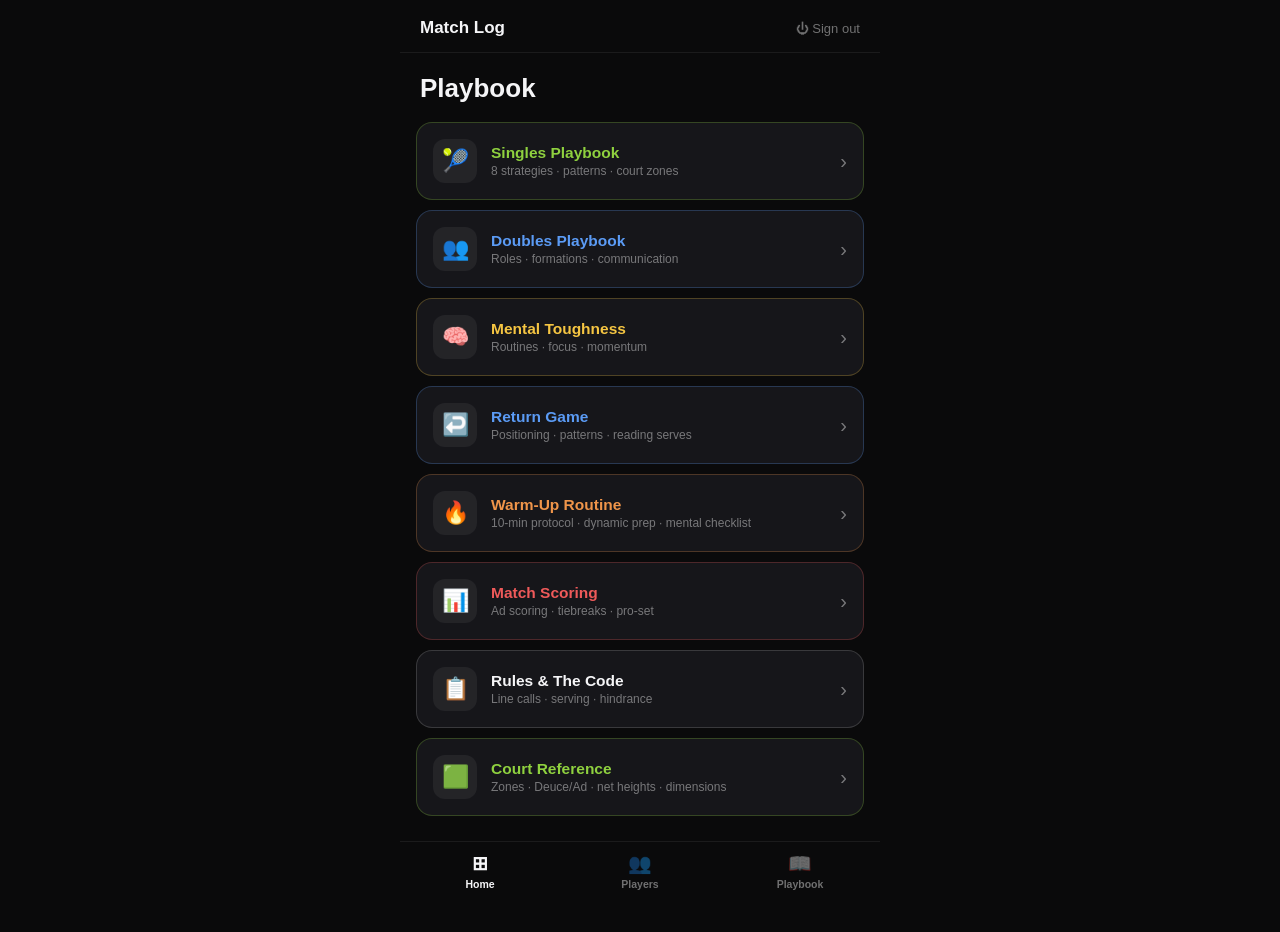
==== index (3).html @ 2967beb7 "Add files via upload" ====
<!DOCTYPE html>
<html lang="en">
<head>
<meta charset="UTF-8">
<meta name="viewport" content="width=device-width, initial-scale=1, maximum-scale=1">
<meta name="apple-mobile-web-app-capable" content="yes">
<meta name="apple-mobile-web-app-title" content="Playbook">
<meta name="theme-color" content="#0a0a0b">
<title>Playbook</title>
<style>
  * { box-sizing: border-box; margin: 0; padding: 0; -webkit-tap-highlight-color: transparent; }

  :root {
    --bg: #0a0a0b;
    --surface: #0f0f11;
    --card: #16161a;
    --card-2: #1c1c21;
    --border: rgba(255,255,255,0.07);
    --text: #f5f5f7;
    --muted: rgba(255,255,255,0.42);
    --muted-2: rgba(255,255,255,0.6);
    --green: #8fd13f;
    --yellow: #f5c542;
    --blue: #5b9bf5;
    --red: #ef5a5a;
    --orange: #f0954a;
  }

  body {
    background: var(--bg);
    color: var(--text);
    font-family: -apple-system, BlinkMacSystemFont, 'SF Pro Text', 'Segoe UI', sans-serif;
    max-width: 480px;
    margin: 0 auto;
    padding-bottom: 90px;
    -webkit-font-smoothing: antialiased;
  }

  /* ── Top bar ── */
  .topbar {
    display: flex;
    align-items: center;
    justify-content: space-between;
    padding: 18px 20px 14px;
    border-bottom: 1px solid var(--border);
  }
  .topbar .app-name { font-size: 17px; font-weight: 700; }
  .topbar .signout { font-size: 13px; color: var(--muted); display: flex; align-items: center; gap: 5px; }

  .backrow {
    display: flex;
    align-items: center;
    gap: 8px;
    padding: 14px 20px 6px;
    color: var(--muted-2);
    font-size: 15px;
    font-weight: 500;
  }

  .page-title {
    padding: 6px 20px 18px;
    font-size: 15px;
    font-weight: 700;
    color: var(--muted-2);
  }

  /* ── Section wrapper ── */
  .section-block { padding: 0 16px; margin-bottom: 26px; }
  .section-block:first-of-type { margin-top: 4px; }

  .block-label {
    font-size: 12px;
    font-weight: 700;
    letter-spacing: 0.06em;
    text-transform: uppercase;
    color: var(--muted);
    padding: 0 4px 12px;
  }

  /* ── Win % stat cards ── */
  .stat-row {
    display: grid;
    grid-template-columns: 1fr 1fr 1fr;
    gap: 8px;
    margin-bottom: 10px;
  }
  .stat-card {
    background: var(--card);
    border: 1px solid var(--border);
    border-radius: 14px;
    padding: 14px 6px;
    text-align: center;
  }
  .stat-pct {
    font-size: 24px;
    font-weight: 800;
    letter-spacing: -0.5px;
  }
  .stat-label {
    font-size: 9.5px;
    font-weight: 700;
    letter-spacing: 0.05em;
    text-transform: uppercase;
    color: var(--muted);
    margin-top: 4px;
  }
  .insight-box {
    background: var(--card);
    border: 1px solid var(--border);
    border-radius: 12px;
    padding: 13px 14px;
    font-size: 13.5px;
    line-height: 1.5;
    color: var(--muted-2);
  }
  .insight-box b { color: var(--green); font-weight: 700; }

  /* ── Shots per point ── */
  .shot-row { margin-bottom: 14px; }
  .shot-row:last-child { margin-bottom: 8px; }
  .shot-top {
    display: flex;
    justify-content: space-between;
    align-items: baseline;
    margin-bottom: 6px;
  }
  .shot-name { font-size: 14px; font-weight: 700; }
  .shot-sub { font-size: 12px; color: var(--muted); font-weight: 500; margin-left: 6px; }
  .shot-pct { font-size: 14px; font-weight: 800; }
  .bar-track {
    height: 6px;
    border-radius: 99px;
    background: rgba(255,255,255,0.08);
    overflow: hidden;
  }
  .bar-fill { height: 100%; border-radius: 99px; }
  .shot-caption {
    font-size: 12px;
    color: var(--muted);
    margin-top: 10px;
    line-height: 1.5;
  }

  /* ── 8 strategies list ── */
  .strat-hint { font-size: 12.5px; color: var(--muted); margin-bottom: 12px; }
  .strat-item {
    display: flex;
    align-items: center;
    gap: 14px;
    background: var(--card);
    border: 1px solid var(--border);
    border-radius: 14px;
    padding: 15px 16px;
    margin-bottom: 8px;
    cursor: pointer;
  }
  .strat-num {
    width: 26px;
    height: 26px;
    border-radius: 8px;
    background: rgba(255,255,255,0.08);
    display: flex;
    align-items: center;
    justify-content: center;
    font-size: 12px;
    font-weight: 800;
    color: var(--muted-2);
    flex-shrink: 0;
  }
  .strat-name { flex: 1; font-size: 14.5px; font-weight: 700; }
  .strat-chevron { color: var(--muted); font-size: 18px; }
  .strat-detail {
    display: none;
    padding: 4px 16px 16px 56px;
    margin-top: -10px;
    background: var(--card);
    border: 1px solid var(--border);
    border-top: none;
    border-radius: 0 0 14px 14px;
    margin-bottom: 8px;
    font-size: 13.5px;
    line-height: 1.55;
    color: var(--muted-2);
  }
  .strat-item.open + .strat-detail { display: block; }
  .strat-item.open { border-radius: 14px 14px 0 0; margin-bottom: 0; }
  .strat-item.open .strat-chevron { transform: rotate(90deg); }

  /* ── Court zones ── */
  .zone-card {
    border-radius: 14px;
    padding: 14px 16px;
    margin-bottom: 8px;
    border: 1px solid;
  }
  .zone-card.kill    { background: rgba(143,209,63,0.08);  border-color: rgba(143,209,63,0.25); }
  .zone-card.attack  { background: rgba(245,197,66,0.08);  border-color: rgba(245,197,66,0.25); }
  .zone-card.neutral { background: rgba(91,155,245,0.08);  border-color: rgba(91,155,245,0.25); }
  .zone-card.defend  { background: rgba(239,90,90,0.08);   border-color: rgba(239,90,90,0.25); }
  .zone-top { display: flex; align-items: baseline; gap: 8px; margin-bottom: 4px; }
  .zone-name { font-size: 14.5px; font-weight: 800; }
  .zone-card.kill .zone-name    { color: var(--green); }
  .zone-card.attack .zone-name  { color: var(--yellow); }
  .zone-card.neutral .zone-name { color: var(--blue); }
  .zone-card.defend .zone-name  { color: var(--red); }
  .zone-loc { font-size: 12px; color: var(--muted); font-weight: 500; }
  .zone-desc { font-size: 13px; color: var(--muted-2); line-height: 1.5; }

  /* ── Pattern cards ── */
  .pattern-card {
    background: var(--card);
    border: 1px solid var(--border);
    border-radius: 14px;
    padding: 16px;
    margin-bottom: 10px;
  }
  .pattern-head {
    display: flex;
    align-items: center;
    gap: 10px;
    margin-bottom: 12px;
  }
  .pattern-icon { font-size: 17px; }
  .pattern-title { font-size: 15px; font-weight: 800; }
  .pattern-step {
    display: grid;
    grid-template-columns: 60px 1fr;
    gap: 12px;
    margin-bottom: 9px;
    font-size: 13px;
  }
  .pattern-step:last-of-type { margin-bottom: 10px; }
  .pattern-step .step-tag {
    color: var(--muted);
    font-weight: 700;
    font-size: 11px;
    letter-spacing: 0.03em;
    padding-top: 1px;
  }
  .pattern-step .step-desc { color: var(--muted-2); line-height: 1.45; }
  .pattern-note {
    font-size: 12.5px;
    color: var(--green);
    font-weight: 600;
    padding-top: 10px;
    border-top: 1px solid var(--border);
  }
  .pattern-note.blue { color: var(--blue); }

  /* ── Serve/Return section ── */
  .subhead {
    font-size: 11px;
    font-weight: 700;
    letter-spacing: 0.08em;
    text-transform: uppercase;
    color: var(--muted);
    margin: 16px 0 10px;
  }
  .subhead:first-child { margin-top: 0; }
  .sr-row {
    display: grid;
    grid-template-columns: 40px 1fr;
    gap: 12px;
    margin-bottom: 12px;
    font-size: 13px;
  }
  .sr-tag { font-weight: 800; color: var(--muted-2); font-size: 12px; }
  .sr-body strong { display: block; font-weight: 700; font-size: 13.5px; margin-bottom: 2px; }
  .sr-body span { color: var(--muted-2); line-height: 1.45; }

  .goal-row {
    display: flex;
    justify-content: space-between;
    padding: 9px 0;
    border-bottom: 1px solid var(--border);
    font-size: 13.5px;
  }
  .goal-row:last-child { border-bottom: none; }
  .goal-label { color: var(--muted-2); }
  .goal-val { font-weight: 800; }

  .pass-row {
    display: flex;
    justify-content: space-between;
    padding: 9px 0;
    border-bottom: 1px solid var(--border);
    font-size: 13.5px;
    align-items: center;
  }
  .pass-row:last-child { border-bottom: none; }
  .pass-label { color: var(--muted); font-weight: 600; }
  .pass-val { font-weight: 800; }
  .pass-val.primary { color: var(--yellow); }

  /* ── Keys for success ── */
  .key-row {
    display: flex;
    gap: 12px;
    align-items: flex-start;
    background: var(--card);
    border: 1px solid var(--border);
    border-radius: 14px;
    padding: 14px 16px;
    margin-bottom: 8px;
  }
  .key-icon { font-size: 18px; flex-shrink: 0; margin-top: 1px; }
  .key-text { font-size: 13.5px; line-height: 1.5; color: var(--muted-2); }

  /* ── divider ── */
  .hr {
    height: 8px;
    background: rgba(255,255,255,0.02);
    border-top: 1px solid var(--border);
    border-bottom: 1px solid var(--border);
    margin: 0 0 26px;
  }

  /* ── placeholder sections (not yet screenshotted) ── */
  .todo-section {
    margin: 0 16px 20px;
    background: var(--card);
    border: 1px dashed rgba(255,255,255,0.15);
    border-radius: 14px;
    padding: 18px;
    color: var(--muted);
    font-size: 13px;
    text-align: center;
  }
  .todo-section .todo-icon { font-size: 22px; margin-bottom: 6px; }

  /* ── bottom nav ── */
  .bottomnav {
    position: fixed;
    bottom: 0;
    left: 0;
    right: 0;
    max-width: 480px;
    margin: 0 auto;
    background: var(--bg);
    border-top: 1px solid var(--border);
    display: flex;
    padding: 10px 0 max(10px, env(safe-area-inset-bottom));
  }
  .navitem {
    flex: 1;
    display: flex;
    flex-direction: column;
    align-items: center;
    gap: 3px;
    font-size: 10.5px;
    font-weight: 600;
    color: var(--muted);
  }
  .navitem.active { color: var(--text); }
  .navitem .navicon { font-size: 19px; }

  /* ── Hero gradient card ── */
  .hero-card {
    border-radius: 18px;
    padding: 20px;
    margin: 0 16px 20px;
    border: 1px solid;
    position: relative;
    overflow: hidden;
  }
  .hero-card.green  { background: linear-gradient(160deg, rgba(143,209,63,0.14), rgba(143,209,63,0.02)); border-color: rgba(143,209,63,0.25); }
  .hero-card.blue   { background: linear-gradient(160deg, rgba(91,155,245,0.14), rgba(91,155,245,0.02)); border-color: rgba(91,155,245,0.25); }
  .hero-eyebrow {
    font-size: 11px;
    font-weight: 800;
    letter-spacing: 0.08em;
    text-transform: uppercase;
    margin-bottom: 6px;
  }
  .hero-card.green .hero-eyebrow { color: var(--green); }
  .hero-card.blue .hero-eyebrow  { color: var(--blue); }
  .hero-title { font-size: 22px; font-weight: 800; margin-bottom: 8px; letter-spacing: -0.3px; }
  .hero-desc { font-size: 13.5px; color: var(--muted-2); line-height: 1.55; margin-bottom: 14px; }
  .hero-stats {
    display: grid;
    grid-template-columns: 1fr 1fr 1fr;
    gap: 8px;
  }
  .hero-stat {
    background: rgba(255,255,255,0.05);
    border-radius: 12px;
    padding: 10px 6px;
    text-align: center;
  }
  .hero-stat .hs-label { font-size: 10px; color: var(--muted); font-weight: 600; margin-bottom: 3px; }
  .hero-stat .hs-val { font-size: 15px; font-weight: 800; }
  .hero-stat .hs-val.blue { color: var(--blue); }
  .hero-bullet {
    display: flex;
    align-items: center;
    gap: 8px;
    font-size: 13px;
    color: var(--muted-2);
  }
  .hero-dot { width: 7px; height: 7px; border-radius: 50%; background: var(--green); flex-shrink: 0; }

  /* ── Info rows (icon + title + desc) with card background ── */
  .info-card {
    display: flex;
    gap: 12px;
    background: var(--card);
    border: 1px solid var(--border);
    border-radius: 14px;
    padding: 14px 16px;
    margin-bottom: 8px;
  }
  .info-icon { font-size: 18px; flex-shrink: 0; margin-top: 1px; }
  .info-body strong { display: block; font-size: 14px; font-weight: 700; margin-bottom: 3px; }
  .info-body span { font-size: 13px; color: var(--muted-2); line-height: 1.5; }

  /* ── Priority box (return game 1st/2nd serve) ── */
  .priority-box {
    border-radius: 14px;
    padding: 16px;
    margin-bottom: 12px;
    border: 1px solid;
  }
  .priority-box.def   { background: rgba(91,155,245,0.06);  border-color: rgba(91,155,245,0.25); }
  .priority-box.off   { background: rgba(143,209,63,0.06);  border-color: rgba(143,209,63,0.25); }
  .priority-title {
    font-size: 13.5px;
    font-weight: 800;
    margin-bottom: 10px;
  }
  .priority-box.def .priority-title { color: var(--blue); }
  .priority-box.off .priority-title { color: var(--green); }
  .priority-list { list-style: none; }
  .priority-list li {
    font-size: 13px;
    color: var(--muted-2);
    padding: 5px 0 5px 16px;
    position: relative;
    line-height: 1.4;
  }
  .priority-list li::before {
    content: "•";
    position: absolute;
    left: 2px;
    color: var(--muted);
  }
  .priority-box.def .priority-list li::before { color: var(--blue); }
  .priority-box.off .priority-list li::before { color: var(--green); }

  /* ── numbered pattern cards (return patterns) ── */
  .num-card {
    background: var(--card);
    border: 1px solid var(--border);
    border-radius: 14px;
    padding: 15px 16px;
    margin-bottom: 8px;
  }
  .num-head { display: flex; align-items: center; gap: 10px; margin-bottom: 8px; }
  .num-badge {
    width: 22px; height: 22px;
    border-radius: 50%;
    background: rgba(143,209,63,0.15);
    color: var(--green);
    font-size: 11px;
    font-weight: 800;
    display: flex; align-items: center; justify-content: center;
    flex-shrink: 0;
  }
  .num-title { font-size: 14.5px; font-weight: 700; flex: 1; }
  .num-desc { font-size: 13px; color: var(--muted-2); line-height: 1.5; margin-bottom: 10px; }
  .num-tags { display: grid; grid-template-columns: 1fr 1fr; gap: 8px; }
  .num-tag {
    background: rgba(255,255,255,0.05);
    border-radius: 10px;
    padding: 8px 10px;
  }
  .num-tag .nt-label { font-size: 9.5px; font-weight: 700; letter-spacing: 0.05em; text-transform: uppercase; color: var(--muted); margin-bottom: 3px; }
  .num-tag .nt-val { font-size: 12px; color: var(--muted-2); line-height: 1.35; }

  /* ── mental approach mini cards ── */
  .mini-highlight {
    padding: 12px 14px;
    border-radius: 12px;
    background: rgba(245,197,66,0.06);
    border: 1px solid rgba(245,197,66,0.2);
    margin-bottom: 8px;
  }
  .mini-highlight .mh-title { font-size: 12.5px; font-weight: 800; color: var(--yellow); margin-bottom: 4px; }
  .mini-highlight .mh-body { font-size: 13px; color: var(--muted-2); line-height: 1.5; }

  /* ── quote-style rows (reading the serve) ── */
  .cue-icon-row {
    display: flex;
    gap: 12px;
    padding: 13px 0;
    border-bottom: 1px solid var(--border);
  }
  .cue-icon-row:last-child { border-bottom: none; }
  .cue-emoji { font-size: 17px; flex-shrink: 0; margin-top: 1px; width: 22px; text-align: center; }
  .cue-body strong { display: block; font-size: 13.5px; font-weight: 700; margin-bottom: 2px; }
  .cue-body span { font-size: 12.5px; color: var(--muted-2); line-height: 1.45; }

  /* ── timeline cards (warm-up on-court protocol) ── */
  .timeline-card {
    border-radius: 14px;
    padding: 14px 16px;
    margin-bottom: 8px;
    border: 1px solid;
    display: grid;
    grid-template-columns: 52px 1fr;
    gap: 12px;
  }
  .timeline-card.c1 { background: rgba(143,209,63,0.06); border-color: rgba(143,209,63,0.22); }
  .timeline-card.c2 { background: rgba(91,155,245,0.06); border-color: rgba(91,155,245,0.22); }
  .timeline-card.c3 { background: rgba(192,132,252,0.06); border-color: rgba(192,132,252,0.22); }
  .timeline-card.c4 { background: rgba(245,197,66,0.06); border-color: rgba(245,197,66,0.22); }
  .timeline-card.c5 { background: rgba(239,90,90,0.06); border-color: rgba(239,90,90,0.22); }
  .tl-time { font-size: 13px; font-weight: 800; }
  .timeline-card.c1 .tl-time { color: var(--green); }
  .timeline-card.c2 .tl-time { color: var(--blue); }
  .timeline-card.c3 .tl-time { color: #c084fc; }
  .timeline-card.c4 .tl-time { color: var(--yellow); }
  .timeline-card.c5 .tl-time { color: var(--red); }
  .tl-dur { font-size: 10.5px; color: var(--muted); margin-top: 1px; }
  .tl-title { font-size: 14px; font-weight: 700; margin-bottom: 6px; display: flex; align-items: center; gap: 6px; }
  .tl-list { list-style: none; }
  .tl-list li { font-size: 12.5px; color: var(--muted-2); line-height: 1.5; padding-left: 12px; position: relative; }
  .tl-list li::before { content: "·"; position: absolute; left: 0; }

  /* ── simple move rows (dynamic movement) ── */
  .move-row {
    display: flex;
    justify-content: space-between;
    align-items: center;
    background: var(--card);
    border: 1px solid var(--border);
    border-radius: 12px;
    padding: 12px 14px;
    margin-bottom: 6px;
  }
  .move-name { font-size: 13.5px; font-weight: 700; margin-bottom: 2px; }
  .move-desc { font-size: 12px; color: var(--muted); }
  .move-badge {
    font-size: 11px;
    font-weight: 700;
    color: var(--muted-2);
    background: rgba(255,255,255,0.07);
    padding: 4px 9px;
    border-radius: 8px;
    white-space: nowrap;
    flex-shrink: 0;
    margin-left: 10px;
  }

  /* ── checklist ── */
  .check-row {
    display: flex;
    align-items: center;
    gap: 12px;
    background: var(--card);
    border: 1px solid var(--border);
    border-radius: 12px;
    padding: 13px 15px;
    margin-bottom: 6px;
    font-size: 13.5px;
    color: var(--muted-2);
    line-height: 1.4;
  }
  .check-circle {
    width: 18px; height: 18px;
    border-radius: 50%;
    border: 2px solid rgba(255,255,255,0.25);
    flex-shrink: 0;
  }
  .note-box {
    background: rgba(255,255,255,0.03);
    border: 1px dashed rgba(255,255,255,0.15);
    border-radius: 12px;
    padding: 13px 15px;
    font-size: 12.5px;
    color: var(--muted);
    line-height: 1.5;
    margin-top: 4px;
  }
  .note-box strong { color: var(--muted-2); display: block; margin-bottom: 3px; font-size: 11px; letter-spacing: 0.05em; text-transform: uppercase; }

  /* ── quick reference table ── */
  .ref-table { background: var(--card); border: 1px solid var(--border); border-radius: 14px; overflow: hidden; }
  .ref-row {
    display: flex;
    justify-content: space-between;
    align-items: center;
    padding: 13px 16px;
    border-bottom: 1px solid var(--border);
    font-size: 13px;
  }
  .ref-row:last-child { border-bottom: none; }
  .ref-label { color: var(--muted-2); }
  .ref-val { font-weight: 800; font-size: 13px; }

  /* ── expandable rule card ── */
  .exp-card {
    border-radius: 14px;
    border: 1px solid;
    margin-bottom: 8px;
    overflow: hidden;
  }
  .exp-card.green  { border-color: rgba(143,209,63,0.25); }
  .exp-card.orange { border-color: rgba(240,149,74,0.25); }
  .exp-card.red    { border-color: rgba(239,90,90,0.25); }
  .exp-head {
    display: flex;
    align-items: center;
    gap: 10px;
    padding: 14px 16px;
    cursor: pointer;
  }
  .exp-card.green .exp-head  { background: rgba(143,209,63,0.07); }
  .exp-card.orange .exp-head { background: rgba(240,149,74,0.07); }
  .exp-card.red .exp-head    { background: rgba(239,90,90,0.07); }
  .exp-icon { font-size: 16px; }
  .exp-title { font-size: 14px; font-weight: 800; flex: 1; }
  .exp-card.green .exp-title  { color: var(--green); }
  .exp-card.orange .exp-title { color: var(--orange); }
  .exp-card.red .exp-title    { color: var(--red); }
  .exp-chevron { color: var(--muted); transition: transform 0.2s; }
  .exp-head.open .exp-chevron { transform: rotate(180deg); }
  .exp-body {
    display: none;
    padding: 4px 16px 16px;
    background: var(--card);
  }
  .exp-head.open + .exp-body { display: block; }
  .exp-body ul { list-style: none; }
  .exp-body li {
    font-size: 13px;
    color: var(--muted-2);
    line-height: 1.5;
    padding: 6px 0 6px 16px;
    position: relative;
  }
  .exp-body li::before { content: "›"; position: absolute; left: 0; color: var(--muted); font-weight: 700; }

  /* ── tiebreak table ── */
  .tb-toggle {
    display: flex;
    background: var(--card);
    border-radius: 12px;
    padding: 4px;
    margin-bottom: 12px;
    border: 1px solid var(--border);
  }
  .tb-toggle-btn {
    flex: 1;
    text-align: center;
    padding: 8px;
    border-radius: 9px;
    font-size: 13px;
    font-weight: 700;
    color: var(--muted);
  }
  .tb-toggle-btn.active { background: var(--blue); color: #fff; }
  .tb-table { background: var(--card); border: 1px solid var(--border); border-radius: 14px; overflow: hidden; }
  .tb-header-row, .tb-row {
    display: grid;
    grid-template-columns: 1fr 1fr 1.4fr;
    padding: 11px 16px;
    font-size: 12.5px;
    align-items: center;
  }
  .tb-header-row {
    color: var(--muted);
    font-weight: 700;
    font-size: 10.5px;
    letter-spacing: 0.05em;
    text-transform: uppercase;
    border-bottom: 1px solid var(--border);
  }
  .tb-row { border-bottom: 1px solid var(--border); color: var(--muted-2); }
  .tb-row:last-child { border-bottom: none; }
  .tb-row.change-ends {
    grid-template-columns: 1fr;
    text-align: center;
    color: var(--muted);
    font-weight: 700;
    font-size: 11px;
    background: rgba(255,255,255,0.02);
  }
  .tb-server { font-weight: 800; color: var(--blue); }

  /* ── code category badges ── */
  .code-cat {
    display: flex;
    align-items: center;
    gap: 10px;
    padding: 12px 4px;
    font-size: 13.5px;
    font-weight: 800;
    color: var(--text);
    border-top: 1px solid var(--border);
    margin-top: 4px;
  }
  .code-cat:first-child { border-top: none; margin-top: 0; }
  .code-cat .cat-count { margin-left: auto; font-size: 11px; font-weight: 600; color: var(--muted); }
  .code-rule {
    padding: 12px 4px 12px 14px;
    border-bottom: 1px solid var(--border);
  }
  .code-rule:last-child { border-bottom: none; }
  .code-rule strong { display: block; font-size: 13px; font-weight: 700; margin-bottom: 3px; }
  .code-rule span { font-size: 12.5px; color: var(--muted-2); line-height: 1.5; }
  .golden-rule {
    background: rgba(245,197,66,0.08);
    border: 1px solid rgba(245,197,66,0.25);
    border-radius: 14px;
    padding: 14px 16px;
    margin-bottom: 16px;
    font-size: 13px;
    line-height: 1.5;
    color: var(--muted-2);
  }
  .golden-rule strong { color: var(--yellow); }

  /* ── formation card (doubles) ── */
  .formation-card {
    background: var(--card);
    border: 1px solid var(--border);
    border-radius: 14px;
    padding: 15px 16px;
    margin-bottom: 8px;
  }
  .formation-head { display: flex; justify-content: space-between; align-items: center; margin-bottom: 10px; }
  .formation-name { font-size: 14.5px; font-weight: 800; }
  .formation-badge {
    font-size: 10px;
    font-weight: 800;
    letter-spacing: 0.04em;
    padding: 4px 9px;
    border-radius: 7px;
  }
  .formation-badge.aggressive { background: rgba(239,90,90,0.15); color: var(--red); }
  .formation-badge.defensive  { background: rgba(91,155,245,0.15); color: var(--blue); }
  .formation-badge.standard   { background: rgba(255,255,255,0.1); color: var(--muted-2); }
  .pc-cols { display: grid; grid-template-columns: 1fr 1fr; gap: 10px; }
  .pc-col-label { font-size: 10px; font-weight: 800; letter-spacing: 0.05em; margin-bottom: 6px; }
  .pc-col-label.pro { color: var(--green); }
  .pc-col-label.con { color: var(--red); }
  .pc-col ul { list-style: none; }
  .pc-col li { font-size: 12px; color: var(--muted-2); line-height: 1.5; padding-left: 12px; position: relative; margin-bottom: 3px; }
  .pc-col li::before { content: "•"; position: absolute; left: 0; color: var(--muted); }

  /* ── role card (doubles) ── */
  .role-card {
    border-radius: 14px;
    padding: 15px 16px;
    margin-bottom: 8px;
    border: 1px solid;
  }
  .role-card.a { background: rgba(143,209,63,0.06); border-color: rgba(143,209,63,0.22); }
  .role-card.b { background: rgba(91,155,245,0.06); border-color: rgba(91,155,245,0.22); }
  .role-card.c { background: rgba(245,197,66,0.06); border-color: rgba(245,197,66,0.22); }
  .role-card.d { background: rgba(192,132,252,0.06); border-color: rgba(192,132,252,0.22); }
  .role-title { font-size: 14px; font-weight: 800; margin-bottom: 8px; }
  .role-card.a .role-title { color: var(--green); }
  .role-card.b .role-title { color: var(--blue); }
  .role-card.c .role-title { color: var(--yellow); }
  .role-card.d .role-title { color: #c084fc; }
  .role-card ul { list-style: none; }
  .role-card li { font-size: 12.5px; color: var(--muted-2); line-height: 1.5; padding: 3px 0 3px 14px; position: relative; }
  .role-card li::before { content: "›"; position: absolute; left: 0; color: var(--muted); }

  /* ── principle card (doubles fundamentals) ── */
  .principle-card {
    background: var(--card);
    border: 1px solid var(--border);
    border-radius: 14px;
    margin-bottom: 8px;
    overflow: hidden;
  }
  .principle-head {
    display: flex;
    align-items: center;
    gap: 10px;
    padding: 14px 16px;
    cursor: pointer;
  }
  .principle-num {
    width: 24px; height: 24px;
    border-radius: 50%;
    background: rgba(143,209,63,0.15);
    color: var(--green);
    font-size: 11px;
    font-weight: 800;
    display: flex; align-items: center; justify-content: center;
    flex-shrink: 0;
  }
  .principle-title { font-size: 14px; font-weight: 700; flex: 1; }
  .principle-chevron { color: var(--muted); transition: transform 0.2s; }
  .principle-head.open .principle-chevron { transform: rotate(180deg); }
  .principle-body {
    display: none;
    padding: 0 16px 16px 50px;
    font-size: 13px;
    color: var(--muted-2);
    line-height: 1.55;
  }
  .principle-head.open + .principle-body { display: block; }
  .principle-body ul { list-style: none; margin-top: 8px; }
  .principle-body li { padding: 4px 0 4px 14px; position: relative; }
  .principle-body li::before { content: "›"; position: absolute; left: 0; color: var(--muted); }

  /* ── court diagram ── */
  .court-diagram-wrap {
    background: var(--card);
    border: 1px solid var(--border);
    border-radius: 16px;
    padding: 16px;
    margin-bottom: 10px;
  }
  .court-diagram-title {
    text-align: center;
    font-size: 13px;
    font-weight: 700;
    margin-bottom: 2px;
  }
  .court-diagram-sub {
    text-align: center;
    font-size: 10.5px;
    color: var(--muted);
    margin-bottom: 12px;
  }
  .legend-grid {
    display: grid;
    grid-template-columns: 1fr 1fr;
    gap: 8px;
    margin-bottom: 20px;
  }
  .legend-chip {
    display: flex;
    align-items: center;
    gap: 8px;
    background: var(--card);
    border: 1px solid var(--border);
    border-radius: 12px;
    padding: 11px 12px;
  }
  .legend-dot { width: 9px; height: 9px; border-radius: 50%; flex-shrink: 0; }
  .legend-dot.kill    { background: var(--green); }
  .legend-dot.attack  { background: var(--orange); }
  .legend-dot.neutral { background: var(--blue); }
  .legend-dot.defend  { background: var(--red); }
  .legend-text strong { display: block; font-size: 12.5px; font-weight: 700; }
  .legend-text span { font-size: 10.5px; color: var(--muted); }

  #singles, #doubles, #mental, #return, #warmup, #scoring, #rules, #court {
    scroll-margin-top: 64px;
    display: none;
  }
  #singles.active, #doubles.active, #mental.active, #return.active,
  #warmup.active, #scoring.active, #rules.active, #court.active {
    display: block;
  }

  /* ── menu screen cards ── */
  .menu-card {
    display: flex;
    align-items: center;
    gap: 14px;
    background: var(--card);
    border: 1px solid var(--border);
    border-radius: 16px;
    padding: 16px;
    margin-bottom: 10px;
    cursor: pointer;
    transition: transform 0.1s;
  }
  .menu-card:active { transform: scale(0.98); }
  .menu-icon {
    width: 44px;
    height: 44px;
    border-radius: 12px;
    background: rgba(255,255,255,0.06);
    display: flex;
    align-items: center;
    justify-content: center;
    font-size: 22px;
    flex-shrink: 0;
  }
  .menu-body { flex: 1; }
  .menu-title { font-size: 15.5px; font-weight: 800; margin-bottom: 2px; }
  .menu-sub { font-size: 12px; color: var(--muted); }
  .menu-chevron { color: var(--muted); font-size: 20px; flex-shrink: 0; }

  /* nav pills for section jump */
  .jumpnav {
    display: flex;
    gap: 8px;
    overflow-x: auto;
    padding: 12px 16px 16px;
    scrollbar-width: none;
    position: sticky;
    top: 0;
    background: var(--bg);
    z-index: 50;
    border-bottom: 1px solid var(--border);
  }
  .jumpnav::-webkit-scrollbar { display: none; }
  .jumppill {
    flex-shrink: 0;
    padding: 6px 13px;
    border-radius: 99px;
    border: 1px solid var(--border);
    background: var(--card);
    color: var(--muted);
    font-size: 11.5px;
    font-weight: 600;
    text-decoration: none;
    white-space: nowrap;
    transition: all 0.15s;
  }
  .jumppill:active { background: var(--card-2); color: var(--text); }
  .jumppill.active { background: var(--blue); color: #fff; border-color: var(--blue); }
</style>
</head>
<body>

<div class="topbar">
  <div class="app-name">Match Log</div>
  <div class="signout">⏻ Sign out</div>
</div>

<!-- ═══════════════════════════════════════
     MENU SCREEN
════════════════════════════════════════ -->
<div id="menu-screen">
  <div class="page-title" style="padding: 20px 20px 18px; font-size: 26px; font-weight: 800; color: var(--text);">Playbook</div>

  <div class="section-block" style="margin-top:0;">
    <div class="menu-card" onclick="goTo('singles')" style="border-color: rgba(143,209,63,0.25);">
      <div class="menu-icon">🎾</div>
      <div class="menu-body">
        <div class="menu-title" style="color: var(--green);">Singles Playbook</div>
        <div class="menu-sub">8 strategies · patterns · court zones</div>
      </div>
      <span class="menu-chevron">›</span>
    </div>

    <div class="menu-card" onclick="goTo('doubles')" style="border-color: rgba(91,155,245,0.25);">
      <div class="menu-icon">👥</div>
      <div class="menu-body">
        <div class="menu-title" style="color: var(--blue);">Doubles Playbook</div>
        <div class="menu-sub">Roles · formations · communication</div>
      </div>
      <span class="menu-chevron">›</span>
    </div>

    <div class="menu-card" onclick="goTo('mental')" style="border-color: rgba(245,197,66,0.25);">
      <div class="menu-icon">🧠</div>
      <div class="menu-body">
        <div class="menu-title" style="color: var(--yellow);">Mental Toughness</div>
        <div class="menu-sub">Routines · focus · momentum</div>
      </div>
      <span class="menu-chevron">›</span>
    </div>

    <div class="menu-card" onclick="goTo('return')" style="border-color: rgba(91,155,245,0.25);">
      <div class="menu-icon">↩️</div>
      <div class="menu-body">
        <div class="menu-title" style="color: var(--blue);">Return Game</div>
        <div class="menu-sub">Positioning · patterns · reading serves</div>
      </div>
      <span class="menu-chevron">›</span>
    </div>

    <div class="menu-card" onclick="goTo('warmup')" style="border-color: rgba(240,149,74,0.25);">
      <div class="menu-icon">🔥</div>
      <div class="menu-body">
        <div class="menu-title" style="color: var(--orange);">Warm-Up Routine</div>
        <div class="menu-sub">10-min protocol · dynamic prep · mental checklist</div>
      </div>
      <span class="menu-chevron">›</span>
    </div>

    <div class="menu-card" onclick="goTo('scoring')" style="border-color: rgba(239,90,90,0.25);">
      <div class="menu-icon">📊</div>
      <div class="menu-body">
        <div class="menu-title" style="color: var(--red);">Match Scoring</div>
        <div class="menu-sub">Ad scoring · tiebreaks · pro-set</div>
      </div>
      <span class="menu-chevron">›</span>
    </div>

    <div class="menu-card" onclick="goTo('rules')" style="border-color: rgba(255,255,255,0.15);">
      <div class="menu-icon">📋</div>
      <div class="menu-body">
        <div class="menu-title">Rules & The Code</div>
        <div class="menu-sub">Line calls · serving · hindrance</div>
      </div>
      <span class="menu-chevron">›</span>
    </div>

    <div class="menu-card" onclick="goTo('court')" style="border-color: rgba(143,209,63,0.25);">
      <div class="menu-icon">🟩</div>
      <div class="menu-body">
        <div class="menu-title" style="color: var(--green);">Court Reference</div>
        <div class="menu-sub">Zones · Deuce/Ad · net heights · dimensions</div>
      </div>
      <span class="menu-chevron">›</span>
    </div>
  </div>

  <div class="bottomnav">
    <div class="navitem active"><span class="navicon">⊞</span>Home</div>
    <div class="navitem"><span class="navicon">👥</span>Players</div>
    <div class="navitem"><span class="navicon">📖</span>Playbook</div>
  </div>
</div>

<!-- ═══════════════════════════════════════
     DETAIL PAGES (hidden until opened)
════════════════════════════════════════ -->
<div id="pages-wrap" style="display:none;">

<div class="backrow" onclick="goHome()" style="cursor:pointer;">‹ Playbook</div>

<!-- ═══════════════════════════════════════
     SINGLES — fully matched to screenshot
════════════════════════════════════════ -->
<div id="singles">

  <div class="section-block" style="margin-top:4px;">
    <h2 style="font-size:22px; font-weight:800;">Singles</h2>
  </div>

  <div class="section-block">
    <div class="block-label">Win % by Position</div>
    <div class="stat-row">
      <div class="stat-card">
        <div class="stat-pct" style="color:var(--green)">46%</div>
        <div class="stat-label">Baseline</div>
      </div>
      <div class="stat-card">
        <div class="stat-pct" style="color:var(--yellow)">66%</div>
        <div class="stat-label">Approaching</div>
      </div>
      <div class="stat-card">
        <div class="stat-pct" style="color:var(--green)">69%</div>
        <div class="stat-label">Serve & Volley</div>
      </div>
    </div>
    <div class="insight-box">
      Approaching with a heavy forehand to the backhand raises win % to <b>71%</b>
    </div>
  </div>

  <div class="section-block">
    <div class="block-label">Shots per Point</div>

    <div class="shot-row">
      <div class="shot-top">
        <div><span class="shot-name">1–4 shots</span><span class="shot-sub">First Strike</span></div>
        <div class="shot-pct">70%</div>
      </div>
      <div class="bar-track"><div class="bar-fill" style="width:70%; background:var(--green);"></div></div>
    </div>

    <div class="shot-row">
      <div class="shot-top">
        <div><span class="shot-name">5–8 shots</span><span class="shot-sub">Pattern Play</span></div>
        <div class="shot-pct">20%</div>
      </div>
      <div class="bar-track"><div class="bar-fill" style="width:20%; background:var(--yellow);"></div></div>
    </div>

    <div class="shot-row">
      <div class="shot-top">
        <div><span class="shot-name">9+ shots</span><span class="shot-sub">Extended Rally</span></div>
        <div class="shot-pct">10%</div>
      </div>
      <div class="bar-track"><div class="bar-fill" style="width:10%; background:var(--blue);"></div></div>
    </div>

    <div class="shot-caption">Spend the most time on serve, return, serve+1, and return+1.</div>
  </div>

  <div class="section-block">
    <div class="block-label">8 Strategies</div>
    <div class="strat-hint">Tap any strategy to expand</div>

    <div class="strat-item" onclick="toggleStrat(this)">
      <div class="strat-num">1</div>
      <div class="strat-name">Out-Rally the Opponent</div>
      <div class="strat-chevron">›</div>
    </div>
    <div class="strat-detail">Build points with consistent, high-margin cross-court shots. Make them hit one more ball than they want to. Patience wins more points than power at every level below the pros.</div>

    <div class="strat-item" onclick="toggleStrat(this)">
      <div class="strat-num">2</div>
      <div class="strat-name">Play Aggressively</div>
      <div class="strat-chevron">›</div>
    </div>
    <div class="strat-detail">Take time away from your opponent. Step inside the baseline on short balls, take the ball on the rise, and dictate rather than react.</div>

    <div class="strat-item" onclick="toggleStrat(this)">
      <div class="strat-num">3</div>
      <div class="strat-name">Play Your Strengths</div>
      <div class="strat-chevron">›</div>
    </div>
    <div class="strat-detail">Run around your backhand to hit forehands when you can. Construct points that funnel the ball toward your best shot, especially on important points.</div>

    <div class="strat-item" onclick="toggleStrat(this)">
      <div class="strat-num">4</div>
      <div class="strat-name">Attack the Opponent's Weakness</div>
      <div class="strat-chevron">›</div>
    </div>
    <div class="strat-detail">Identify their weaker wing early in the warm-up and target it relentlessly, especially on big points. Don't get cute — repetition breaks people down.</div>

    <div class="strat-item" onclick="toggleStrat(this)">
      <div class="strat-num">5</div>
      <div class="strat-name">Attack the Net</div>
      <div class="strat-chevron">›</div>
    </div>
    <div class="strat-detail">Look for short balls and approach with depth and margin. Split-step on their reply, then finish with a high-percentage volley into open space.</div>

    <div class="strat-item" onclick="toggleStrat(this)">
      <div class="strat-num">6</div>
      <div class="strat-name">Bring the Opponent to the Net</div>
      <div class="strat-chevron">›</div>
    </div>
    <div class="strat-detail">Use drop shots and short slices to pull baseline-only players forward into unfamiliar territory. Follow with a passing shot or lob.</div>

    <div class="strat-item" onclick="toggleStrat(this)">
      <div class="strat-num">7</div>
      <div class="strat-name">Use Variety to Create Errors</div>
      <div class="strat-chevron">›</div>
    </div>
    <div class="strat-detail">Mix spins, heights, and pace. A slice after three topspin balls in a row disrupts timing more than any single "big" shot.</div>

    <div class="strat-item" onclick="toggleStrat(this)">
      <div class="strat-num">8</div>
      <div class="strat-name">Open the Court</div>
      <div class="strat-chevron">›</div>
    </div>
    <div class="strat-detail">Move your opponent side to side with sharp angles before going for the winner into the space you created. Set up the shot two balls ahead.</div>
  </div>

  <div class="section-block">
    <div class="block-label">Court Zones</div>

    <div class="zone-card kill">
      <div class="zone-top"><span class="zone-name">Kill Zone</span><span class="zone-loc">Around the service line</span></div>
      <div class="zone-desc">Finish the point. All attacking-zone rules apply. Look to volley or put away.</div>
    </div>

    <div class="zone-card attack">
      <div class="zone-top"><span class="zone-name">Attack Zone</span><span class="zone-loc">Inside the baseline</span></div>
      <div class="zone-desc">Court has shortened — keep the ball within 3 ft over the net. Don't let it sail long.</div>
    </div>

    <div class="zone-card neutral">
      <div class="zone-top"><span class="zone-name">Neutral Zone</span><span class="zone-loc">Behind baseline, comfortable</span></div>
      <div class="zone-desc">Focus on depth. Hit 3–6 ft over the net with topspin to push opponent back.</div>
    </div>

    <div class="zone-card defend">
      <div class="zone-top"><span class="zone-name">Defend Zone</span><span class="zone-loc">6+ feet behind the baseline</span></div>
      <div class="zone-desc">Hit at least 6 ft over the net. Prioritize consistency, depth, and recovery time.</div>
    </div>
  </div>

  <div class="section-block">
    <div class="block-label">Patterns of Play</div>

    <div class="pattern-card">
      <div class="pattern-head"><span class="pattern-icon">🎾</span><span class="pattern-title">The 2-1</span></div>
      <div class="pattern-step"><span class="step-tag">SHOT 1</span><span class="step-desc">Deep to C+ — push opponent behind the baseline.</span></div>
      <div class="pattern-step"><span class="step-tag">SHOT 2</span><span class="step-desc">Wide to D — pull them off the court, opening the far side.</span></div>
      <div class="pattern-step"><span class="step-tag">SHOT 3</span><span class="step-desc">To A — the unspectacular winner into the open court.</span></div>
      <div class="pattern-note">This is your default point-building pattern.</div>
    </div>

    <div class="pattern-card">
      <div class="pattern-head"><span class="pattern-icon">🛡️</span><span class="pattern-title">The Backhand Cage</span></div>
      <div class="pattern-step"><span class="step-tag">STEP 1</span><span class="step-desc">Use your forehand (sword) to attack their backhand (shield).</span></div>
      <div class="pattern-step"><span class="step-tag">STEP 2</span><span class="step-desc">Make them hit 4 backhands in a row — no relief.</span></div>
      <div class="pattern-step"><span class="step-tag">STEP 3</span><span class="step-desc">Wait for the short ball and put it away.</span></div>
      <div class="pattern-note blue">Counter: if opponent uses this on you, hit backhand down the line without giving up position.</div>
    </div>

    <div class="pattern-card">
      <div class="pattern-head"><span class="pattern-icon">⚡</span><span class="pattern-title">Serve + 1 Forehand</span></div>
      <div class="pattern-step"><span class="step-tag">SERVE</span><span class="step-desc">Out wide or into the body to create an angle.</span></div>
      <div class="pattern-step"><span class="step-tag">+1</span><span class="step-desc">Run around the reply and hit a forehand — forehands win 2× more than backhands.</span></div>
      <div class="pattern-step"><span class="step-tag">TIP</span><span class="step-desc">Attack the Deuce or Ad side twice in a row — removes opponent's anticipation.</span></div>
      <div class="pattern-note">70% of all points end in 1–4 shots. Win here, win the match.</div>
    </div>
  </div>

  <div class="section-block">
    <div class="block-label">Serve</div>

    <div class="subhead">Patterns</div>
    <div class="sr-row">
      <span class="sr-tag">1ST</span>
      <div class="sr-body"><span>Out wide to zones 1 & 8 — maximizes return angle for your partner/next shot.</span></div>
    </div>
    <div class="sr-row">
      <span class="sr-tag">2ND</span>
      <div class="sr-body"><span>Body-backhand jammer (zones 3 & 7) or into the backhand — limit the returner's options.</span></div>
    </div>

    <div class="subhead">Goals</div>
    <div class="goal-row"><span class="goal-label">1st Serve In</span><span class="goal-val">60%</span></div>
    <div class="goal-row"><span class="goal-label">1st Serve Points Won</span><span class="goal-val">70%</span></div>
    <div class="goal-row"><span class="goal-label">2nd Serve Points Won</span><span class="goal-val">50%</span></div>
    <div class="goal-row"><span class="goal-label">Break Points Saved</span><span class="goal-val">60%</span></div>
    <div class="goal-row"><span class="goal-label">Service Games Won</span><span class="goal-val">80%</span></div>
  </div>

  <div class="section-block">
    <div class="block-label">Return</div>

    <div class="sr-row">
      <span class="sr-tag">1ST</span>
      <div class="sr-body"><strong>Defensive</strong><span>Return deep down the middle — neutralize the serve and start the point.</span></div>
    </div>
    <div class="sr-row">
      <span class="sr-tag">2ND</span>
      <div class="sr-body"><strong>Offensive</strong><span>Step up and take the ball early. Run around it and hit a forehand. Big shots go to big targets.</span></div>
    </div>
    <div class="shot-caption" style="margin-top:2px;">70% (men) / 75% (women) of returns come back in play.</div>
  </div>

  <div class="section-block">
    <div class="block-label">Passing Shots</div>
    <div class="pass-row"><span class="pass-label">Primary</span><span class="pass-val primary">Crosscourt roll</span></div>
    <div class="pass-row"><span class="pass-label">Secondary</span><span class="pass-val">Down the line</span></div>
  </div>

  <div class="section-block">
    <div class="block-label">Keys for Success</div>

    <div class="key-row">
      <span class="key-icon">🎯</span>
      <span class="key-text">The best players in the world win 55% of 1+1 points. Be ready to lose 45%.</span>
    </div>
    <div class="key-row">
      <span class="key-icon">❌</span>
      <span class="key-text">80% of points end in errors. Make your opponent uncomfortable.</span>
    </div>
    <div class="key-row">
      <span class="key-icon">💪</span>
      <span class="key-text">Forehands produce 2× more winners than backhands. Run around the backhand.</span>
    </div>
    <div class="key-row">
      <span class="key-icon">📍</span>
      <span class="key-text">C+ is where most players stand — use this to plan your patterns.</span>
    </div>
    <div class="key-row">
      <span class="key-icon">📈</span>
      <span class="key-text">Spend 80% of time developing strengths, 20% minimizing weaknesses.</span>
    </div>
    <div class="key-row">
      <span class="key-icon">🎾</span>
      <span class="key-text">Play more than you practice. Match experience builds court instincts.</span>
    </div>
  </div>

</div>

<div class="hr"></div>

<!-- ═══════════════════════════════════════
     PLACEHOLDER SECTIONS — send screenshots to fill these in
════════════════════════════════════════ -->
<div id="doubles">
  <div class="hero-card blue">
    <div class="hero-eyebrow">Doubles</div>
    <div class="hero-title">Both Up</div>
    <div class="hero-desc">The team that wins the net wins the match. AI strategy flows from this principle.</div>
  </div>

  <div class="section-block">
    <div class="block-label">5 Fundamentals</div>
    <div class="strat-hint">Tap to expand</div>

    <div class="principle-card">
      <div class="principle-head" onclick="togglePrinciple(this)">
        <div class="principle-num">1</div>
        <div class="principle-title">Win the Net</div>
        <div class="principle-chevron">⌄</div>
      </div>
      <div class="principle-body">
        The team that controls the net wins. Make it your constant goal on both partners' halves.
        <ul>
          <li>Both players at net win far more points than either baseline pairing</li>
          <li>Every wide + volley + approach opportunity is worth taking</li>
          <li>Force your opponents back with pace and depth, then move in together</li>
          <li>Net control shifts momentum — defend it aggressively</li>
        </ul>
      </div>
    </div>

    <div class="principle-card">
      <div class="principle-head" onclick="togglePrinciple(this)">
        <div class="principle-num">2</div>
        <div class="principle-title">Keep the Ball Low</div>
        <div class="principle-chevron">⌄</div>
      </div>
      <div class="principle-body">
        Low balls force opponents to volley up, giving you the opportunity to put it away.
        <ul>
          <li>Aim below the top of the net on cross-court returns and passing attempts</li>
          <li>Topspin dips the ball quickly — ideal for keeping opponents from attacking</li>
          <li>A dip dropping ball into the net player's feet neutralizes any formation</li>
          <li>The team forced to volley up is losing the exchange</li>
        </ul>
      </div>
    </div>

    <div class="principle-card">
      <div class="principle-head" onclick="togglePrinciple(this)">
        <div class="principle-num">3</div>
        <div class="principle-title">Communicate Constantly</div>
        <div class="principle-chevron">⌄</div>
      </div>
      <div class="principle-body">
        Talk before every point, between points, and during points.
        <ul>
          <li>Call "mine" or "yours" on every ball that could go either way</li>
          <li>Signal poaching intentions before the serve with a hand behind the back</li>
          <li>Compliment every good shot from your partner — keep energy high</li>
          <li>Discuss what's working between games. Short, focused adjustments.</li>
        </ul>
      </div>
    </div>

    <div class="principle-card">
      <div class="principle-head" onclick="togglePrinciple(this)">
        <div class="principle-num">4</div>
        <div class="principle-title">Cover the Middle</div>
        <div class="principle-chevron">⌄</div>
      </div>
      <div class="principle-body">
        Most doubles errors come from balls hit through the middle.
        <ul>
          <li>Default rule: forehand player takes the middle when both are at net</li>
          <li>When both are back, the player with the lost court covers the middle</li>
          <li>When both are at net, the player closest to the center takes the middle</li>
          <li>Never give up the "I" — call it or default to forehand</li>
        </ul>
      </div>
    </div>

    <div class="principle-card">
      <div class="principle-head" onclick="togglePrinciple(this)">
        <div class="principle-num">5</div>
        <div class="principle-title">Pick On the Weaker Player</div>
        <div class="principle-chevron">⌄</div>
      </div>
      <div class="principle-body">
        Find the vulnerability in the opposing team and exploit it relentlessly.
        <ul>
          <li>Target the weaker volleyer or the player who mis-hits under pressure</li>
          <li>Hit at the body of the net player most likely to miss or pop it up</li>
          <li>Identify who struggles mentally and press their opponent consistently</li>
          <li>Don't switch targets mid-plan unless the current approach isn't working</li>
        </ul>
      </div>
    </div>
  </div>

  <div class="section-block">
    <div class="block-label">4 Roles on Court</div>
    <div class="strat-hint">Know your job on every point</div>

    <div class="role-card a">
      <div class="role-title">Server</div>
      <ul>
        <li>Serve wide or into the body — create an angle for the net player</li>
        <li>Follow your serve to the net when first serve lands in</li>
        <li>On second serve, move in slightly to cut off the angle</li>
        <li>Communicate with partner: signal where you're serving before each point</li>
        <li>After serving, split step as anything volleys — react instantly</li>
      </ul>
    </div>

    <div class="role-card b">
      <div class="role-title">Server's Partner</div>
      <ul>
        <li>Start in the box position — you own the front of the court</li>
        <li>Poach aggressively on predictable cross-court returns</li>
        <li>Signal your intention to poach before the serve with a hand signal</li>
        <li>If not poaching, watch toward the middle to take anything that floats</li>
        <li>After a quality volley, move toward the net automatically</li>
      </ul>
    </div>

    <div class="role-card c">
      <div class="role-title">Returner</div>
      <ul>
        <li>Default return: low and cross-court, away from the net player</li>
        <li>Attack the second serve — step in, take it early, go for a winner</li>
        <li>Lob the net player when they're poaching or standing too close</li>
        <li>Hit at the net player's feet if the opportunity is there</li>
        <li>After a quality return, move in to take the net position</li>
      </ul>
    </div>

    <div class="role-card d">
      <div class="role-title">Returner's Partner</div>
      <ul>
        <li>Start at the service line — not too forward, not at the baseline</li>
        <li>Watch the net player. If they poach, move to the net and take over</li>
        <li>Move back if the return is weak and you expect a put-away</li>
        <li>If partner hits a great return, move in together to take the net</li>
        <li>Call "back" or "up" to coordinate your movements clearly</li>
      </ul>
    </div>
  </div>

  <div class="section-block">
    <div class="block-label">3 Formations</div>

    <div class="formation-card">
      <div class="formation-head">
        <span class="formation-name">Both Up</span>
        <span class="formation-badge aggressive">Aggressive</span>
      </div>
      <div class="pc-cols">
        <div class="pc-col">
          <div class="pc-col-label pro">Pros</div>
          <ul><li>Best net control</li><li>Puts maximum pressure on opponents</li><li>Forces low-percentage passing shots</li></ul>
        </div>
        <div class="pc-col">
          <div class="pc-col-label con">Cons</div>
          <ul><li>Vulnerable to lobs</li><li>Requires excellent volleys</li><li>Communication is critical</li></ul>
        </div>
      </div>
    </div>

    <div class="formation-card">
      <div class="formation-head">
        <span class="formation-name">Both Back</span>
        <span class="formation-badge defensive">Defensive</span>
      </div>
      <div class="pc-cols">
        <div class="pc-col">
          <div class="pc-col-label pro">Pros</div>
          <ul><li>More time to react to hard shots</li><li>Better lob coverage</li></ul>
        </div>
        <div class="pc-col">
          <div class="pc-col-label con">Cons</div>
          <ul><li>Surrenders net control</li><li>Gives opponents easy angles</li><li>Use as a reset, not a strategy</li></ul>
        </div>
      </div>
    </div>

    <div class="formation-card">
      <div class="formation-head">
        <span class="formation-name">Up & Back (I-Formation)</span>
        <span class="formation-badge standard">Standard</span>
      </div>
      <div class="pc-cols">
        <div class="pc-col">
          <div class="pc-col-label pro">Pros</div>
          <ul><li>Good coverage of lobs and passing shots</li><li>Natural starting point for most teams</li></ul>
        </div>
        <div class="pc-col">
          <div class="pc-col-label con">Cons</div>
          <ul><li>Middle gap is exploitable</li><li>Net player must transition to Both Up as quickly as possible</li></ul>
        </div>
      </div>
    </div>
  </div>

  <div class="section-block">
    <div class="block-label">Net Play</div>
    <div class="info-card">
      <span class="info-icon">👁️</span>
      <div class="info-body"><strong>Eyework</strong><span>Watch your opponent's racket face to read direction. Keep your eyes up, not on the ball too long. Track the ball all the way to your strings on every volley. After hitting, immediately refocus on your opponent's next move.</span></div>
    </div>
    <div class="info-card">
      <span class="info-icon">🦶</span>
      <div class="info-body"><strong>Footwork</strong><span>Split step as your opponent contacts the ball every time. Move toward the ball at a 45 degree angle for every volley. Keep your weight moving forward on every volley. When lobbed, one player calls it and moves together.</span></div>
    </div>
  </div>

  <div class="section-block">
    <div class="block-label">Good Partner Traits</div>
    <div class="key-row"><span class="key-icon">🗣️</span><span class="key-text"><strong style="display:block; margin-bottom:2px;">Communicates clearly</strong>Calls every shot, signals before poaching, gives feedback between points.</span></div>
    <div class="key-row"><span class="key-icon">🤝</span><span class="key-text"><strong style="display:block; margin-bottom:2px;">Moves together</strong>Advancing and retreating as a unit, not independently.</span></div>
    <div class="key-row"><span class="key-icon">💪</span><span class="key-text"><strong style="display:block; margin-bottom:2px;">Stays positive</strong>Never blames a partner for a missed shot or bad call.</span></div>
    <div class="key-row"><span class="key-icon">🙋</span><span class="key-text"><strong style="display:block; margin-bottom:2px;">Takes ownership</strong>Adjusts the plan before the next point, without waiting to be told.</span></div>
    <div class="key-row"><span class="key-icon">🔁</span><span class="key-text"><strong style="display:block; margin-bottom:2px;">Adapts</strong>Changes formation or plan mid-match if something isn't working.</span></div>
  </div>

  <div class="section-block">
    <div class="block-label">Common Themes</div>
    <div class="key-row"><span class="key-icon">🏆</span><span class="key-text">The team that wins the net wins the match. Make this your priority every point.</span></div>
    <div class="key-row"><span class="key-icon">🗣️</span><span class="key-text">Talk on every ball that could go either way — the middle causes most errors.</span></div>
    <div class="key-row"><span class="key-icon">⬇️</span><span class="key-text">Target the weaker net player consistently. Don't switch plans plans mid-match.</span></div>
    <div class="key-row"><span class="key-icon">↩️</span><span class="key-text">Return cross-court by default. Never give the net player an easy put-away.</span></div>
    <div class="key-row"><span class="key-icon">⬆️</span><span class="key-text">Hit at the feet of the net player when transitioning. It neutralizes the point.</span></div>
    <div class="key-row"><span class="key-icon">🎯</span><span class="key-text">Trust each other. One bad shot doesn't change the game plan.</span></div>
  </div>

  <div class="section-block">
    <div class="block-label">Pre-Match Partner Questions</div>
    <div class="strat-hint">Ask your partner before you walk on</div>
    <ul class="tip-list" style="gap:10px;">
      <li><span class="dot"></span><span>Who do you like to serve or receive first, and which side?</span></li>
      <li><span class="dot"></span><span>Do you prefer to poach or stay home by default?</span></li>
      <li><span class="dot"></span><span>How should we handle lobs — who calls it, who switches?</span></li>
      <li><span class="dot"></span><span>What's your strongest shot? I'll try to feed you into it.</span></li>
      <li><span class="dot"></span><span>How do you like to communicate mid-point? Any signals?</span></li>
    </ul>
  </div>

  <div class="section-block">
    <div class="block-label">In-Match Check-In</div>
    <div class="strat-hint">Ask each other on changeovers</div>
    <ul class="tip-list" style="gap:10px;">
      <li><span class="dot"></span><span>What's working for their team right now?</span></li>
      <li><span class="dot"></span><span>Which opponent is more vulnerable?</span></li>
      <li><span class="dot"></span><span>Are we getting to the net enough?</span></li>
      <li><span class="dot"></span><span>What adjustment can we make right now?</span></li>
    </ul>
  </div>
</div>

<div id="mental">
  <div class="section-block" style="margin-top:4px;">
    <h2 style="font-size:22px; font-weight:800; margin-bottom:6px;">The Mental Game</h2>
    <p style="font-size:13.5px; color:var(--muted-2); line-height:1.5; margin-bottom:0;">Technical skill gets you on court. Mental skill wins matches.</p>
  </div>

  <div class="section-block">
    <div class="block-label">4 Mental Pillars</div>
    <div class="strat-hint">The same metrics tracked in your match reflections</div>

    <div class="principle-card">
      <div class="principle-head" onclick="togglePrinciple(this)">
        <div class="principle-num" style="background:rgba(239,90,90,0.15); color:var(--red);">🎯</div>
        <div class="principle-title">Tilt Control</div>
        <div class="principle-chevron">⌄</div>
      </div>
      <div class="principle-body">
        Tilt is anger or frustration leaking into your game. It's the #1 performance killer.
        <ul>
          <li>Recognize your tilt triggers: bad calls, double faults, easy errors.</li>
          <li>Tilt compounds — one bad reaction leads to the next. Break the chain early.</li>
          <li>Never react to a missed shot for more than 3 seconds. Then reset.</li>
          <li>Use the walk between points to physically shake it off.</li>
          <li>High-tilt players win far fewer games after momentum swings — track yours.</li>
        </ul>
        <div class="note-box" style="margin-top:10px;"><strong>Reset Cue</strong>After a bad point: exhale, look down at strings, walk to the baseline. Reset.</div>
      </div>
    </div>

    <div class="principle-card">
      <div class="principle-head" onclick="togglePrinciple(this)">
        <div class="principle-num" style="background:rgba(91,155,245,0.15); color:var(--blue);">👁️</div>
        <div class="principle-title">Focus</div>
        <div class="principle-chevron">⌄</div>
      </div>
      <div class="principle-body">
        Focus is staying in the present point — not the last one, not the score.
        <ul>
          <li>The only thing you can control is the next ball. Play it.</li>
          <li>Have a pre-point ritual: bounce the ball, take a breath, pick a target.</li>
          <li>When your mind drifts to the score, refocus on your feet or breathing.</li>
          <li>Distracted play = reactive play. Focused play = intentional play.</li>
          <li>If you're thinking about winning, you've already lost the point.</li>
        </ul>
        <div class="note-box" style="margin-top:10px;"><strong>Reset Cue</strong>Before each point: pick a target, commit to a pattern, then serve or return.</div>
      </div>
    </div>

    <div class="principle-card">
      <div class="principle-head" onclick="togglePrinciple(this)">
        <div class="principle-num" style="background:rgba(245,197,66,0.15); color:var(--yellow);">🔋</div>
        <div class="principle-title">Energy</div>
        <div class="principle-chevron">⌄</div>
      </div>
      <div class="principle-body">
        Energy management determines whether you can sustain quality in the third set.
        <ul>
          <li>Move between every point — standing still drains energy faster than moving.</li>
          <li>Use changeovers to eat, hydrate, and breathe. Not to worry.</li>
          <li>High-energy body language raises your actual performance level.</li>
          <li>When energy drops, shorten your swing — tighter, more controlled strokes.</li>
          <li>Fist pumps and positive calls after won points boost energy for both players.</li>
        </ul>
        <div class="note-box" style="margin-top:10px;"><strong>Reset Cue</strong>On changeovers: sit, close your eyes for 30 seconds, breathe slowly. Arrive ready.</div>
      </div>
    </div>

    <div class="principle-card">
      <div class="principle-head" onclick="togglePrinciple(this)">
        <div class="principle-num" style="background:rgba(143,209,63,0.15); color:var(--green);">🔥</div>
        <div class="principle-title">Confidence</div>
        <div class="principle-chevron">⌄</div>
      </div>
      <div class="principle-body">
        Confidence is built in practice and protected in matches. It's fragile — protect it.
        <ul>
          <li>Play to your strengths first. Winning with your best shot builds confidence fast.</li>
          <li>Never change a winning strategy. Trust what's working.</li>
          <li>After an error, remind yourself of the shot you'll hit next — not the one you missed.</li>
          <li>Walk tall, move between points with purpose. Fake it until it's real.</li>
          <li>Confidence comes from preparation. Know your game plan before you walk on court.</li>
        </ul>
        <div class="note-box" style="margin-top:10px;"><strong>Reset Cue</strong>When confidence wavers: go back to your most reliable shot and build from there.</div>
      </div>
    </div>
  </div>

  <div class="section-block">
    <div class="block-label">Between-Point Routine</div>
    <div class="strat-hint">Do this after every single point — win or lose</div>

    <div class="num-card">
      <div class="num-head"><span class="num-badge">1</span><span class="num-title">React</span></div>
      <div class="num-desc" style="margin-bottom:0;">Allow yourself one brief reaction — positive or neutral. Never dwell.</div>
    </div>
    <div class="num-card">
      <div class="num-head"><span class="num-badge">2</span><span class="num-title">Release</span></div>
      <div class="num-desc" style="margin-bottom:0;">Turn away from the net. Exhale. Look at your strings or walk calmly.</div>
    </div>
    <div class="num-card">
      <div class="num-head"><span class="num-badge">3</span><span class="num-title">Reset</span></div>
      <div class="num-desc" style="margin-bottom:0;">Bounce the ball, pick your serve target, commit to a pattern.</div>
    </div>
    <div class="num-card">
      <div class="num-head"><span class="num-badge">4</span><span class="num-title">Ready</span></div>
      <div class="num-desc" style="margin-bottom:0;">Split step before the serve. Eyes locked. Trust the plan.</div>
    </div>
  </div>

  <div class="section-block">
    <div class="block-label">Momentum Management</div>
    <div class="mini-highlight" style="background:rgba(143,209,63,0.06); border-color:rgba(143,209,63,0.2);">
      <div class="mh-title" style="color:var(--green);">You're On a Roll</div>
      <div class="mh-body">Shorten between-point time. Serve quickly. Don't let your opponent reset.</div>
    </div>
    <div class="mini-highlight" style="background:rgba(239,90,90,0.06); border-color:rgba(239,90,90,0.2);">
      <div class="mh-title" style="color:var(--red);">Opponent Is On a Roll</div>
      <div class="mh-body">Slow everything down. Bounce the ball more. Take a full breath. Break their rhythm.</div>
    </div>
    <div class="mini-highlight">
      <div class="mh-title">Big Point (Break Point, Set Point)</div>
      <div class="mh-body">Go to your highest-percentage shot. This is not the time to try something new.</div>
    </div>
    <div class="mini-highlight" style="background:rgba(91,155,245,0.06); border-color:rgba(91,155,245,0.2);">
      <div class="mh-title" style="color:var(--blue);">After a Double Fault</div>
      <div class="mh-body">Reset completely before the next point. One serve at a time. Pick a target, not a result.</div>
    </div>
    <div class="mini-highlight" style="background:rgba(255,255,255,0.04); border-color:rgba(255,255,255,0.15);">
      <div class="mh-title" style="color:var(--muted-2);">Down a Set</div>
      <div class="mh-body">Wipe the slate. The second set is a new match. Go back to what's working.</div>
    </div>
  </div>

  <div class="section-block">
    <div class="block-label">Self-Talk Protocol</div>
    <div class="strat-hint">Replace negative self-talk in real time</div>

    <div class="info-card" style="flex-direction:column; gap:6px;">
      <span style="font-size:13px; color:var(--red);">"Don't miss this"</span>
      <span style="font-size:13.5px; font-weight:700;">→ Hit to the backhand corner</span>
    </div>
    <div class="info-card" style="flex-direction:column; gap:6px;">
      <span style="font-size:13px; color:var(--red);">"I'm going to double fault"</span>
      <span style="font-size:13.5px; font-weight:700;">→ Spin it in to the body</span>
    </div>
    <div class="info-card" style="flex-direction:column; gap:6px;">
      <span style="font-size:13px; color:var(--red);">"I always choke on this point"</span>
      <span style="font-size:13.5px; font-weight:700;">→ Play the ball, not the score</span>
    </div>
    <div class="info-card" style="flex-direction:column; gap:6px;">
      <span style="font-size:13px; color:var(--red);">"I can't beat this guy"</span>
      <span style="font-size:13.5px; font-weight:700;">→ Focus on the next ball</span>
    </div>
    <div class="info-card" style="flex-direction:column; gap:6px;">
      <span style="font-size:13px; color:var(--red);">"I'm so bad at this"</span>
      <span style="font-size:13.5px; font-weight:700;">→ I'm going to hit 3 in a row</span>
    </div>
  </div>

  <div class="section-block">
    <div class="block-label">Body Language</div>
    <div class="strat-hint">Your body broadcasts your mental state — to yourself and your opponent</div>

    <div class="info-card"><span class="info-icon">🚶</span><div class="info-body"><strong>Walk tall</strong><span>Head up, shoulders back between every point — regardless of the score.</span></div></div>
    <div class="info-card"><span class="info-icon">✊</span><div class="info-body"><strong>Pump your fist</strong><span>After big points won. Controlled celebration builds momentum.</span></div></div>
    <div class="info-card"><span class="info-icon">🐢</span><div class="info-body"><strong>Slow your walk</strong><span>When you want to slow the game down, walk slowly and deliberately.</span></div></div>
    <div class="info-card"><span class="info-icon">🚫</span><div class="info-body"><strong>Never drop your head</strong><span>Slumped shoulders broadcast weakness to your opponent.</span></div></div>
    <div class="info-card"><span class="info-icon">🧍</span><div class="info-body"><strong>Stay still at baseline</strong><span>Stillness before the serve signals control and focus.</span></div></div>
  </div>

  <div class="section-block">
    <div class="block-label">Pre-Match Prep</div>
    <ul class="tip-list" style="gap:12px;">
      <li><span class="dot"></span><span>Arrive with a game plan. Know your first-strike patterns before you start.</span></li>
      <li><span class="dot"></span><span>Warm up at match pace — not 50%. Your body needs to be ready from point one.</span></li>
      <li><span class="dot"></span><span>Set a process goal (e.g. "first strike on every 2nd serve") not just "win".</span></li>
      <li><span class="dot"></span><span>Use the walk-on time to breathe and get focused. Not to worry about the opponent.</span></li>
      <li><span class="dot"></span><span>Sleep and nutrition matter more than last-minute drilling. Arrive rested.</span></li>
    </ul>
  </div>

  <div class="section-block">
    <div class="block-label">Common Mental Mistakes</div>
    <div class="key-row"><span class="key-icon">⚠️</span><span class="key-text"><strong style="display:block; margin-bottom:2px;">Changing a winning game plan</strong>If it's working, keep doing it. The temptation to be clever costs more matches than anything.</span></div>
    <div class="key-row"><span class="key-icon">⚠️</span><span class="key-text"><strong style="display:block; margin-bottom:2px;">Going for too much on big points</strong>Big points call for your best shot, not your riskiest. Consistency wins under pressure.</span></div>
    <div class="key-row"><span class="key-icon">⚠️</span><span class="key-text"><strong style="display:block; margin-bottom:2px;">Thinking about the score instead of the ball</strong>The score is information. The ball is the job. Focus on the ball.</span></div>
    <div class="key-row"><span class="key-icon">⚠️</span><span class="key-text"><strong style="display:block; margin-bottom:2px;">Reacting visibly to bad calls or errors</strong>Your reaction is your opponent's best weapon. Give them nothing.</span></div>
    <div class="key-row"><span class="key-icon">⚠️</span><span class="key-text"><strong style="display:block; margin-bottom:2px;">Playing not to lose instead of playing to win</strong>Defensive tennis feels safe but produces errors. Commit to every shot.</span></div>
  </div>
</div>

<div id="return">
  <div class="hero-card blue">
    <div class="hero-eyebrow">Return Game</div>
    <div class="hero-title">Win the Return</div>
    <div class="hero-desc">The return is the second most important shot in tennis. A solid return game shifts pressure back to the server immediately.</div>
    <div class="hero-stats">
      <div class="hero-stat"><div class="hs-label">Key Stat</div><div class="hs-val blue">50%+</div><div class="hs-label" style="margin-top:2px;">of points start on return</div></div>
      <div class="hero-stat"><div class="hs-label">Goal</div><div class="hs-val blue">In Play</div><div class="hs-label" style="margin-top:2px;">on 1st serve return</div></div>
      <div class="hero-stat"><div class="hs-label">Mindset</div><div class="hs-val blue">Neutralize</div><div class="hs-label" style="margin-top:2px;">then take control</div></div>
    </div>
  </div>

  <div class="section-block">
    <div class="block-label">Reading the Serve</div>
    <div class="info-card">
      <span class="info-icon">💬</span>
      <div class="info-body"><strong>Toss position</strong><span>Toss over right shoulder = wide to deuce side / down-T to ad side.</span></div>
    </div>
    <div class="info-card">
      <span class="info-icon">🦶</span>
      <div class="info-body"><strong>Foot position</strong><span>Server stepping in → net rusher coming. Prepare a low return.</span></div>
    </div>
    <div class="info-card">
      <span class="info-icon">🎾</span>
      <div class="info-body"><strong>Ball toss height</strong><span>Low toss = kick or slice. High toss = flat bomb. Adjust stance early.</span></div>
    </div>
    <div class="info-card">
      <span class="info-icon">🔄</span>
      <div class="info-body"><strong>Shoulder turn</strong><span>Early shoulder rotation = fast flat serve. Late = spin or placement.</span></div>
    </div>
  </div>

  <div class="section-block">
    <div class="block-label">Return Positioning</div>
    <div class="info-card">
      <span class="info-icon">💨</span>
      <div class="info-body"><strong>Flat / Big Serve</strong><span>Stand 1–2 feet behind baseline. Give yourself reaction time. Compact backswing, redirect pace.</span></div>
    </div>
    <div class="info-card">
      <span class="info-icon">🌀</span>
      <div class="info-body"><strong>Slice / Kick Serve</strong><span>Move inside the baseline after the toss. Attack the ball before it climbs too high. Step in.</span></div>
    </div>
    <div class="info-card">
      <span class="info-icon">⚡</span>
      <div class="info-body"><strong>Slow / Weak 2nd</strong><span>Step well inside baseline. Take it early, hit on the rise. Dictate with pace or angle immediately.</span></div>
    </div>
  </div>

  <div class="section-block">
    <div class="block-label">1st Serve Return</div>
    <div class="priority-box def">
      <div class="priority-title">Defensive Priority — Get It In</div>
      <ul class="priority-list">
        <li>Compact swing — no big backswing on fast serves</li>
        <li>Aim cross-court and deep (biggest margin)</li>
        <li>Redirect pace rather than adding your own</li>
        <li>Goal: start the rally, not win the point</li>
        <li>Split step as server's racket meets ball</li>
      </ul>
    </div>
  </div>

  <div class="section-block">
    <div class="block-label">2nd Serve Return</div>
    <div class="priority-box off">
      <div class="priority-title">Offensive Opportunity — Take Control</div>
      <ul class="priority-list">
        <li>Step inside the baseline — take it on the rise</li>
        <li>Go for angles or drive it deep cross-court</li>
        <li>Attack the weaker side consistently</li>
        <li>Consider chip & charge on very slow serves</li>
        <li>Make server feel the pressure of every 2nd serve</li>
      </ul>
    </div>
  </div>

  <div class="section-block">
    <div class="block-label">Return Patterns</div>

    <div class="num-card">
      <div class="num-head"><span class="num-badge">1</span><span class="num-title">Down the Middle</span></div>
      <div class="num-desc">Safe, high-percentage return. Neutralizes serve angles, limits opponent's attack options. Best on 1st serve.</div>
      <div class="num-tags">
        <div class="num-tag"><div class="nt-label">Cue</div><div class="nt-val">Aim 3 feet over net, bisect the court</div></div>
        <div class="num-tag"><div class="nt-label">Use When</div><div class="nt-val">When under pressure or returning big serves</div></div>
      </div>
    </div>

    <div class="num-card">
      <div class="num-head"><span class="num-badge">2</span><span class="num-title">Cross-Court Angle</span></div>
      <div class="num-desc">Opens the court and pulls opponent wide. Use on 2nd serve when you have time to set up.</div>
      <div class="num-tags">
        <div class="num-tag"><div class="nt-label">Cue</div><div class="nt-val">Step in, hit early, aim inside-out</div></div>
        <div class="num-tag"><div class="nt-label">Use When</div><div class="nt-val">2nd serve → attack wide</div></div>
      </div>
    </div>

    <div class="num-card">
      <div class="num-head"><span class="num-badge">3</span><span class="num-title">Down the Line</span></div>
      <div class="num-desc">Catches opponent flat-footed when they shade cross-court. High risk, high reward.</div>
      <div class="num-tags">
        <div class="num-tag"><div class="nt-label">Cue</div><div class="nt-val">Short backswing, contact in front</div></div>
        <div class="num-tag"><div class="nt-label">Use When</div><div class="nt-val">When opponent predictably charges net</div></div>
      </div>
    </div>

    <div class="num-card">
      <div class="num-head"><span class="num-badge">4</span><span class="num-title">Chip & Charge</span></div>
      <div class="num-desc">Block the return low at opponent's feet, immediately follow to net. Disrupts rhythm on slow serves.</div>
      <div class="num-tags">
        <div class="num-tag"><div class="nt-label">Cue</div><div class="nt-val">Slice volley → sprint → net</div></div>
        <div class="num-tag"><div class="nt-label">Use When</div><div class="nt-val">On weak 2nd serves, slow clay</div></div>
      </div>
    </div>
  </div>

  <div class="section-block">
    <div class="block-label">Mental Approach</div>
    <div class="mini-highlight">
      <div class="mh-title">Pre-Return Routine</div>
      <div class="mh-body">Between serves: bounce on your toes, pick a target, commit before the toss. Decision before the ball is hit.</div>
    </div>
    <div class="mini-highlight">
      <div class="mh-title">After an Ace</div>
      <div class="mh-body">Reset immediately. Aces are noise — stay ready for the next return. One point at a time.</div>
    </div>
    <div class="mini-highlight">
      <div class="mh-title">Return Game Focus Word</div>
      <div class="mh-body">Pick one: "Ready" · "Attack" · "In play". Repeat it as the server bounces the ball.</div>
    </div>
  </div>
</div>

<div id="warmup">
  <div class="hero-card green">
    <div class="hero-eyebrow">Warm-Up Routine</div>
    <div class="hero-title">10-Minute Protocol</div>
    <div class="hero-desc">A consistent pre-match warm-up reduces injury risk, sharpens touch, and sets your mental tone before the first point.</div>
    <div class="hero-bullet"><span class="hero-dot"></span>Start 10–15 minutes before your match</div>
  </div>

  <div class="section-block">
    <div class="block-label">Before You Hit — Dynamic Movement</div>
    <div class="strat-hint">Do these 5 minutes before going on court.</div>

    <div class="move-row"><div><div class="move-name">Leg Swings</div><div class="move-desc">Forward/back + side-to-side. Loosen hip flexors.</div></div><span class="move-badge">10 each leg</span></div>
    <div class="move-row"><div><div class="move-name">Arm Circles</div><div class="move-desc">Small to large. Shoulder prep for serves.</div></div><span class="move-badge">10 each dir</span></div>
    <div class="move-row"><div><div class="move-name">High Knees</div><div class="move-desc">Get blood moving. Activates glutes and calves.</div></div><span class="move-badge">20 steps</span></div>
    <div class="move-row"><div><div class="move-name">Lateral Shuffle</div><div class="move-desc">Quick steps, stay low. Tennis-specific movement.</div></div><span class="move-badge">4 court widths</span></div>
    <div class="move-row"><div><div class="move-name">Wrist Rolls</div><div class="move-desc">Forearm and wrist warm-up for groundstrokes.</div></div><span class="move-badge">10 each dir</span></div>
    <div class="move-row"><div><div class="move-name">Torso Rotations</div><div class="move-desc">Mimic swing motion. Core and back activation.</div></div><span class="move-badge">10 each side</span></div>
  </div>

  <div class="section-block">
    <div class="block-label">On-Court Protocol</div>

    <div class="timeline-card c1">
      <div><div class="tl-time">0:00</div><div class="tl-dur">2 min</div></div>
      <div>
        <div class="tl-title">🎾 Mini Tennis</div>
        <ul class="tl-list">
          <li>Stand at the service box, hit soft volleys and drops</li>
          <li>Focus on touch and feel — easy, loose swings</li>
          <li>Get eyes tracking the ball, hands warming up</li>
        </ul>
      </div>
    </div>

    <div class="timeline-card c2">
      <div><div class="tl-time">2:00</div><div class="tl-dur">2 min</div></div>
      <div>
        <div class="tl-title">↔️ Baseline Rallies</div>
        <ul class="tl-list">
          <li>Move to the baseline, hit forehands and backhands</li>
          <li>Keep it in — medium pace, deep cross-court</li>
          <li>Find your rhythm before increasing pace</li>
        </ul>
      </div>
    </div>

    <div class="timeline-card c3">
      <div><div class="tl-time">4:00</div><div class="tl-dur">1:30 min</div></div>
      <div>
        <div class="tl-title">📖 Net Play</div>
        <ul class="tl-list">
          <li>Hit volleys from midcourt — forehand and backhand</li>
          <li>Work 2–3 overheads from each side</li>
          <li>Focus on short, firm volleys — no big swings</li>
        </ul>
      </div>
    </div>

    <div class="timeline-card c4">
      <div><div class="tl-time">5:30</div><div class="tl-dur">2 min</div></div>
      <div>
        <div class="tl-title">💥 Serves</div>
        <ul class="tl-list">
          <li>Start with easy serves — pace up gradually</li>
          <li>Hit both 1st and 2nd serve patterns</li>
          <li>Pick your serve for the first game now</li>
        </ul>
      </div>
    </div>

    <div class="timeline-card c5">
      <div><div class="tl-time">7:30</div><div class="tl-dur">2:30 min</div></div>
      <div>
        <div class="tl-title">🧠 Returns & Mental Prep</div>
        <ul class="tl-list">
          <li>Return a few serves — get eyes on ball speed</li>
          <li>Set your focus word for the match</li>
          <li>Visualize winning the first 2 games</li>
        </ul>
      </div>
    </div>
  </div>

  <div class="section-block">
    <div class="block-label">Mental Readiness Checklist</div>
    <div class="check-row"><span class="check-circle"></span>I know my 1st serve direction for game 1</div>
    <div class="check-row"><span class="check-circle"></span>I know my return target (cross-court deep)</div>
    <div class="check-row"><span class="check-circle"></span>I have a focus word for this match</div>
    <div class="check-row"><span class="check-circle"></span>I've identified their biggest weapon to neutralize</div>
    <div class="check-row"><span class="check-circle"></span>I'm ready to compete for the first point</div>

    <div class="note-box">
      <strong>Note — The Code</strong>
      Per USTA regulations, each player is entitled to a warm-up of up to 5 minutes on court (or as mutually agreed). Use this time purposefully — it's part of the match.
    </div>
  </div>
</div>

<div id="scoring">
  <div class="section-block" style="margin-top:4px;">
    <div class="block-label">Quick Reference</div>
    <div class="ref-table">
      <div class="ref-row"><span class="ref-label">Both at 40</span><span class="ref-val">Deuce</span></div>
      <div class="ref-row"><span class="ref-label">Server wins point after Deuce</span><span class="ref-val">Ad-In</span></div>
      <div class="ref-row"><span class="ref-label">Receiver wins point after Deuce</span><span class="ref-val">Ad-Out</span></div>
      <div class="ref-row"><span class="ref-label">Ad player loses next point</span><span class="ref-val">Back to Deuce</span></div>
      <div class="ref-row"><span class="ref-label">6–6 in regular set</span><span class="ref-val">7-pt Tiebreak</span></div>
      <div class="ref-row"><span class="ref-label">8–8 in pro-set</span><span class="ref-val">7-pt Tiebreak</span></div>
      <div class="ref-row"><span class="ref-label">Tied in sets (most formats)</span><span class="ref-val">Super Tiebreak</span></div>
    </div>
  </div>

  <div class="section-block">
    <div class="block-label">Match Formats</div>
    <div class="strat-hint">Tap to expand</div>

    <div class="exp-card green">
      <div class="exp-head" onclick="toggleExp(this)"><span class="exp-icon">🎾</span><span class="exp-title">Ad Scoring</span><span class="exp-chevron">⌄</span></div>
      <div class="exp-body">
        <ul>
          <li>Points are scored as: Love (0), 15, 30, 40, Game.</li>
          <li>When both players reach 40, the score is Deuce.</li>
          <li>After deuce, the server wins the next point → Ad-In; receiver wins it → Ad-Out.</li>
          <li>The player with the Ad must win the next point to win the game.</li>
          <li>If the Ad player loses the point, the score returns to Deuce.</li>
          <li>There is no limit to the number of Deuces in a single game.</li>
        </ul>
      </div>
    </div>

    <div class="exp-card orange">
      <div class="exp-head" onclick="toggleExp(this)"><span class="exp-icon">⚡</span><span class="exp-title">Pro-Set</span><span class="exp-chevron">⌄</span></div>
      <div class="exp-body">
        <ul>
          <li>The winner must reach 8 games to win the set.</li>
          <li>If the score reaches 8–8, a 7-point tiebreaker is played.</li>
          <li>Common in freshman and JV tennis, and varsity doubles during the regular season.</li>
          <li>No second set — the match is decided in one pro-set.</li>
          <li>Tiebreak rules are identical to those used at 6–6 in a regular set.</li>
        </ul>
      </div>
    </div>

    <div class="exp-card orange">
      <div class="exp-head" onclick="toggleExp(this)"><span class="exp-icon">🔥</span><span class="exp-title">7-Point Tiebreaker</span><span class="exp-chevron">⌄</span></div>
      <div class="exp-body">
        <ul>
          <li>First to 7 points wins, must win by 2.</li>
          <li>The player whose turn it is to serve starts the tiebreak (1 point from the right court).</li>
          <li>After the first point, players alternate serving in groups of 2.</li>
          <li>Players change ends after every 6 total points.</li>
          <li>If the score reaches 6–6, change ends and keep serving in sequence until one player leads by 2.</li>
          <li>The set is recorded as 7–6.</li>
          <li>After the tiebreak the team who received the first point in the tiebreaker is now the first to serve in the next set.</li>
        </ul>
      </div>
    </div>

    <div class="exp-card red">
      <div class="exp-head" onclick="toggleExp(this)"><span class="exp-icon">🏆</span><span class="exp-title">Super Tiebreaker (10-Point)</span><span class="exp-chevron">⌄</span></div>
      <div class="exp-body">
        <ul>
          <li>First to 10 points wins, must win by 2.</li>
          <li>Same serving rotation as a 7-point tiebreaker.</li>
          <li>Change ends when the total point score equals a multiple of 6 (e.g. 3–3, 0–6, 7–5, 6–6…).</li>
          <li>Doubles partners preserve their serving sequence throughout.</li>
          <li>You may change doubles service order for 10-point tiebreakers.</li>
        </ul>
      </div>
    </div>
  </div>

  <div class="section-block">
    <div class="block-label">Tiebreak Serving Order</div>
    <div class="tb-toggle">
      <div class="tb-toggle-btn active" onclick="showTiebreak('singles', this)">Singles</div>
      <div class="tb-toggle-btn" onclick="showTiebreak('doubles', this)">Doubles</div>
    </div>

    <div class="tb-table" id="tb-singles">
      <div class="tb-header-row"><span>Points</span><span>Server</span><span>Court</span></div>
      <div class="tb-row"><span>1</span><span class="tb-server a">A</span><span>Deuce</span></div>
      <div class="tb-row"><span>2–3</span><span class="tb-server b">B</span><span>Ad → Deuce</span></div>
      <div class="tb-row"><span>4–5</span><span class="tb-server a">A</span><span>Ad → Deuce</span></div>
      <div class="tb-row"><span>6</span><span class="tb-server b">B</span><span>Ad</span></div>
      <div class="tb-row change-ends">↔ CHANGE ENDS</div>
      <div class="tb-row"><span>7</span><span class="tb-server b">B</span><span>Deuce</span></div>
      <div class="tb-row"><span>8–9</span><span class="tb-server a">A</span><span>Ad → Deuce</span></div>
      <div class="tb-row"><span>10–11</span><span class="tb-server b">B</span><span>Ad → Deuce</span></div>
      <div class="tb-row"><span>12</span><span class="tb-server a">A</span><span>Ad</span></div>
    </div>

    <div class="tb-table" id="tb-doubles" style="display:none;">
      <div class="tb-header-row"><span>Points</span><span>Server</span><span>Court</span></div>
      <div class="tb-row"><span>1</span><span class="tb-server a">A</span><span>Deuce</span></div>
      <div class="tb-row"><span>2–3</span><span class="tb-server a">C</span><span>Ad → Deuce</span></div>
      <div class="tb-row"><span>4–5</span><span class="tb-server b">B</span><span>Ad → Deuce</span></div>
      <div class="tb-row"><span>6</span><span class="tb-server a">D</span><span>Ad</span></div>
      <div class="tb-row change-ends">↔ CHANGE ENDS</div>
      <div class="tb-row"><span>7</span><span class="tb-server a">D</span><span>Deuce</span></div>
      <div class="tb-row"><span>8–9</span><span class="tb-server b">A</span><span>Ad → Deuce</span></div>
      <div class="tb-row"><span>10–11</span><span class="tb-server a">C</span><span>Ad → Deuce</span></div>
      <div class="tb-row"><span>12</span><span class="tb-server b">B</span><span>Ad</span></div>
    </div>
    <div class="shot-caption" id="tb-caption" style="text-align:center; margin-top:10px;">First to 7, win by 2. Serve rotates every 2 points after point 1.</div>
  </div>
</div>

<div id="rules">
  <div class="section-block" style="margin-top:4px;">
    <div class="block-label">The Code — USTA Unwritten Rules</div>
    <div class="strat-hint">These are the principles of conduct expected from players when no official is present. When in doubt, give the point to your opponent.</div>

    <div class="golden-rule"><strong>Golden Rule:</strong> Any doubt must be resolved in favor of your opponent. A ball cannot be called out unless you clearly see space between where it lands and the line.</div>
  </div>

  <div class="section-block">
    <div class="block-label">The Code — By Category</div>
    <div class="strat-hint">Tap a section to expand all rules</div>

    <div class="exp-card green">
      <div class="exp-head" onclick="toggleExp(this)"><span class="exp-icon">✅</span><span class="exp-title">Principles</span><span style="margin-left:auto; font-size:11px; color:var(--muted); font-weight:600;">5 rules</span><span class="exp-chevron">⌄</span></div>
      <div class="exp-body">
        <ul>
          <li><strong style="display:block;color:var(--text);">Courtesy is expected</strong>Tennis requires cooperation and good sportsmanship from both players at all times.</li>
          <li><strong style="display:block;color:var(--text);">Points played in good faith</strong>All points should be played in good faith. A mistake in discovered afterward (e.g. rest was too high, wrong score) does not undo a point already played.</li>
        </ul>
      </div>
    </div>

    <div class="exp-card orange">
      <div class="exp-head" onclick="toggleExp(this)"><span class="exp-icon">🔥</span><span class="exp-title">Warm-Up</span><span style="margin-left:auto; font-size:11px; color:var(--muted); font-weight:600;">2 rules</span><span class="exp-chevron">⌄</span></div>
      <div class="exp-body">
        <ul>
          <li><strong style="display:block;color:var(--text);">Warm-up is not practice</strong>Provide your opponent a 5–10 minute warm-up. Hit shots directly to them. Declining to hit warm-up serves forfeits your right to base serves at a moderate pace without disrupting the warm-up.</li>
          <li><strong style="display:block;color:var(--text);">Warm-up serves before the first point</strong>All warm-up serves must be taken before the first point of the match. Return warm-up serves at a moderate pace without disrupting the warm-up.</li>
        </ul>
      </div>
    </div>

    <div class="exp-card green">
      <div class="exp-head" onclick="toggleExp(this)"><span class="exp-icon">✅</span><span class="exp-title">Making Calls</span><span style="margin-left:auto; font-size:11px; color:var(--muted); font-weight:600;">14 rules</span><span class="exp-chevron">⌄</span></div>
      <div class="exp-body">
        <ul>
          <li><strong style="display:block;color:var(--text);">You call your own side</strong>A player calls all shots landing on, or aimed at, their side of the court.</li>
          <li><strong style="display:block;color:var(--text);">Opponent gets benefit of the doubt</strong>Any doubt must be resolved in favor of your opponent. When you play a shot without a call, you're saying you're self-interested in the standard.</li>
          <li><strong style="display:block;color:var(--text);">Ball touching any part of a line is good</strong>That ball is 100% good if it touches any part of the line — even a hairline touch counts as in.</li>
          <li><strong style="display:block;color:var(--text);">Ball that can't be called out is good</strong>You may not call a ball out because you didn't see it land. If you can't call it with certainty, it is in.</li>
          <li><strong style="display:block;color:var(--text);">Either doubles partner may call</strong>Either doubles partner may call a ball out — but the player closest to the line has the advantage in accuracy when calling the line across.</li>
          <li><strong style="display:block;color:var(--text);">All points are treated equally</strong>There is no distinction for treating a match point differently from a regular point. All points matter the same way.</li>
          <li><strong style="display:block;color:var(--text);">Requesting your opponent's help</strong>If you ask your opponent for help on a line call, and they give a positive, definite opinion, it is accepted. A negative opinion, or no opinion, does not overrule the call.</li>
          <li><strong style="display:block;color:var(--text);">Reversing a call</strong>If you called a ball out and then realize it was good, you must reverse the call. The point goes to your opponent — it is replayed.</li>
          <li><strong style="display:block;color:var(--text);">Call your own shots out</strong>With the exception of the first serve, call your own shots that land out. If you clearly see out, call it — even if not asked.</li>
          <li><strong style="display:block;color:var(--text);">Partners disagree on a call</strong>If partners disagree on a call and the other side agrees, the point stands. Tell your partner and concede the point.</li>
          <li><strong style="display:block;color:var(--text);">Calls must be audible or visible</strong>No matter how obvious it seems, your opponent is entitled to a prompt and audible or visible signal.</li>
          <li><strong style="display:block;color:var(--text);">Spectators never make calls</strong>Never enlist a spectator to help with a call in a match. Only the players are entitled to make calls.</li>
          <li><strong style="display:block;color:var(--text);">Make calls promptly</strong>A call must be made before your return goes out of play or a chance to hit it has passed. Delayed calls give the opponent no chance to react — not to your opponent's benefit.</li>
          <li><strong style="display:block;color:var(--text);">Clay court marks</strong>On clay, if any part of a ball mark touches the line, call it good. A careful look at the closest edge is used, take a good post-play look before marks are erased.</li>
        </ul>
      </div>
    </div>

    <div class="exp-card green">
      <div class="exp-head" onclick="toggleExp(this)"><span class="exp-icon">✅</span><span class="exp-title">Serving</span><span style="margin-left:auto; font-size:11px; color:var(--muted); font-weight:600;">8 rules</span><span class="exp-chevron">⌄</span></div>
      <div class="exp-body">
        <ul>
          <li><strong style="display:block;color:var(--text);">Third ball request</strong>When a server requests three balls, the receiver must comply when the third ball is readily available. Distant balls are retrieved at the end of a game.</li>
          <li><strong style="display:block;color:var(--text);">Avoid foot faults</strong>It is the server's responsibility to avoid foot faults. If your opponent tells you that you are foot faulting, take their word and correct your motion.</li>
          <li><strong style="display:block;color:var(--text);">Calling foot faults</strong>The receiver may only call foot faults while warming the server and attempting to get an official, and only if flagrant and clearly visible.</li>
          <li><strong style="display:block;color:var(--text);">Service calls in doubles</strong>The receiver's partner may call the service line; either server may call anything they clearly see.</li>
          <li><strong style="display:block;color:var(--text);">Serving team doesn't call first serves out</strong>The server or their partner shall not call out on the first serve — the receiver has the benefit of the doubt. Exception: if the receiver doesn't call the fault, the server may call their own fault, but must do so clearly.</li>
          <li><strong style="display:block;color:var(--text);">Service let calls in doubles</strong>Any player may call a service let — provided that before their return goes out of play or a "second let" is not called.</li>
          <li><strong style="display:block;color:var(--text);">Don't play obvious faults into play</strong>Calling a ball that is obviously fault out into play is rude and unsportsmanlike.</li>
          <li><strong style="display:block;color:var(--text);">Receiver readiness</strong>The receiver plays to the server's reasonable pace. If a ball being served hits the receiver while a delay was reasonable, the point is replayed.</li>
          <li><strong style="display:block;color:var(--text);">Delays during service</strong>If a ball rolls onto court during a serve, the delay was noticed by the server, one serve only.</li>
        </ul>
      </div>
    </div>

    <div class="exp-card orange">
      <div class="exp-head" onclick="toggleExp(this)"><span class="exp-icon">🔥</span><span class="exp-title">Hindrance</span><span style="margin-left:auto; font-size:11px; color:var(--muted); font-weight:600;">6 rules</span><span class="exp-chevron">⌄</span></div>
      <div class="exp-body">
        <ul>
          <li><strong style="display:block;color:var(--text);">Stop-play immediately</strong>A player who observes a hindrance must stop play as soon as possible.</li>
          <li><strong style="display:block;color:var(--text);">Talking during points</strong>Singles players should not talk during points. Doubles partners may talk between points, but talk that interferes with an opponent's play is a hindrance.</li>
          <li><strong style="display:block;color:var(--text);">Body movement</strong>A player may move their body while a ball is in play. A player may not sound or move deliberately to distract an opponent when leaving footfall is not.</li>
          <li><strong style="display:block;color:var(--text);">Unintentional hindrance</strong>A player hindered by an unintentional act — if they could have made the shot but were hindered — asks for a let to be replayed.</li>
          <li><strong style="display:block;color:var(--text);">Grunting</strong>Avoid grunting and loud noises. If grunting affects the outcome of a point, it is an official hindrance — but only if the opponent notices it and complains.</li>
          <li><strong style="display:block;color:var(--text);">Injury caused by a player</strong>If a player accidentally injures an opponent and continues, the opponent continues by default.</li>
        </ul>
      </div>
    </div>

    <div class="exp-card red">
      <div class="exp-head" onclick="toggleExp(this)"><span class="exp-icon">⚠️</span><span class="exp-title">Ball Issues</span><span style="margin-left:auto; font-size:11px; color:var(--muted); font-weight:600;">4 rules</span><span class="exp-chevron">⌄</span></div>
      <div class="exp-body">
        <ul>
          <li><strong style="display:block;color:var(--text);">Let when a ball rolls onto court</strong>If a ball becomes aware of a ball entering the court, the right is entitled to a let unconditionally.</li>
          <li><strong style="display:block;color:var(--text);">Ball-call ejections</strong>Promptly acknowledge when a ball touches you: you lose the point if a ball crosses the net or crosses back over the net before your opponent's chance takes their shot.</li>
          <li><strong style="display:block;color:var(--text);">Retrieving stray balls</strong>Each player retrieves and returns balls from their side. Do not delay play a request for balls returned promptly, and cooperate quickly if a ball is played.</li>
          <li><strong style="display:block;color:var(--text);">Catching a ball</strong>If a ball is caught before it bounces, the opponent wins the point — regardless of where you were.</li>
        </ul>
      </div>
    </div>

    <div class="exp-card orange">
      <div class="exp-head" onclick="toggleExp(this)"><span class="exp-icon">🔥</span><span class="exp-title">Miscellaneous</span><span style="margin-left:auto; font-size:11px; color:var(--muted); font-weight:600;">5 rules</span><span class="exp-chevron">⌄</span></div>
      <div class="exp-body">
        <ul>
          <li><strong style="display:block;color:var(--text);">Stalling</strong>Excessive continuous stalling: Actions taken to delay a third stalling call may result in a warning, point penalty, or a code violation.</li>
          <li><strong style="display:block;color:var(--text);">When to contact an official</strong>Contact an official for flagrant, repeated foot faults, extreme stalling, unsportsmanlike behavior, or when you refuse to call anything you saw and are asked.</li>
          <li><strong style="display:block;color:var(--text);">Equipment malfunction</strong>If clothing or equipment breaks mid-point, if a broken racket string is suspected, play continues until the point ends. For broken strings, delay a replacement to the next changeover.</li>
          <li><strong style="display:block;color:var(--text);">Towel placement</strong>Towels go around the outside of the court, not on the court itself. A ball that hits a towel or clothing is a lost point for whoever placed it.</li>
        </ul>
      </div>
    </div>
  </div>

  <div class="section-block">
    <div class="block-label">Do's & Don'ts</div>
    <div class="key-row"><span class="key-icon">✅</span><span class="key-text">Call the ball good when uncertain</span></div>
    <div class="key-row"><span class="key-icon">✅</span><span class="key-text">Reversal call if you realize it was wrong</span></div>
    <div class="key-row"><span class="key-icon">✅</span><span class="key-text">Stop play immediately when claiming a hindrance</span></div>
    <div class="key-row"><span class="key-icon">✅</span><span class="key-text">Let a ball hit twice if you see it fall out</span></div>
    <div class="key-row"><span class="key-icon">✅</span><span class="key-text">Enlist a spectator to make a call</span></div>
    <div class="key-row"><span class="key-icon">❌</span><span class="key-text">Put an obvious fault into play</span></div>
    <div class="key-row"><span class="key-icon">❌</span><span class="key-text">Call a ball out after you realize you don't know</span></div>
    <div class="key-row"><span class="key-icon">❌</span><span class="key-text">React violently to a call</span></div>
  </div>
</div>

<div id="court">
  <div class="section-block" style="margin-top:4px;">
    <div class="block-label">Court Diagram</div>
    <div class="court-diagram-wrap">
      <div class="court-diagram-title">Tennis Court — Top Down</div>
      <div class="court-diagram-sub">Singles 27 ft · Doubles 36 ft · Length 78 ft</div>
      <svg viewBox="0 0 300 460" style="width:100%; height:auto;">
        <!-- Outer doubles court -->
        <rect x="20" y="10" width="260" height="440" fill="none" stroke="rgba(255,255,255,0.35)" stroke-width="1.5"/>
        <!-- Singles sidelines -->
        <line x1="53" y1="10" x2="53" y2="450" stroke="rgba(255,255,255,0.35)" stroke-width="1.5"/>
        <line x1="247" y1="10" x2="247" y2="450" stroke="rgba(255,255,255,0.35)" stroke-width="1.5"/>

        <!-- Zone bands: defend / neutral / attack (top half) -->
        <rect x="53" y="10"  width="194" height="60"  fill="#ef5a5a" opacity="0.16"/>
        <rect x="53" y="70"  width="194" height="55"  fill="#5b9bf5" opacity="0.16"/>
        <rect x="53" y="125" width="194" height="105" fill="#f0954a" opacity="0.14"/>
        <!-- Zone bands: attack / neutral / defend (bottom half) -->
        <rect x="53" y="230" width="194" height="105" fill="#f0954a" opacity="0.14"/>
        <rect x="53" y="335" width="194" height="55"  fill="#5b9bf5" opacity="0.16"/>
        <rect x="53" y="390" width="194" height="60"  fill="#ef5a5a" opacity="0.16"/>
        <!-- Kill zone around service line (center strip) -->
        <rect x="53" y="125" width="194" height="18" fill="#8fd13f" opacity="0.22"/>
        <rect x="53" y="317" width="194" height="18" fill="#8fd13f" opacity="0.22"/>

        <!-- Service boxes -->
        <line x1="53" y1="125" x2="247" y2="125" stroke="rgba(255,255,255,0.35)" stroke-width="1.2"/>
        <line x1="53" y1="335" x2="247" y2="335" stroke="rgba(255,255,255,0.35)" stroke-width="1.2"/>
        <line x1="150" y1="125" x2="150" y2="335" stroke="rgba(255,255,255,0.35)" stroke-width="1.2"/>

        <!-- Net -->
        <line x1="20" y1="230" x2="280" y2="230" stroke="#fff" stroke-width="2"/>
        <circle cx="20" cy="230" r="3" fill="#fff"/>
        <circle cx="280" cy="230" r="3" fill="#fff"/>

        <!-- Labels -->
        <text x="100" y="24" fill="rgba(255,255,255,0.55)" font-size="10" text-anchor="middle">Deuce</text>
        <text x="200" y="24" fill="rgba(255,255,255,0.55)" font-size="10" text-anchor="middle">Ad</text>
        <text x="100" y="444" fill="rgba(255,255,255,0.55)" font-size="10" text-anchor="middle">Ad</text>
        <text x="200" y="444" fill="rgba(255,255,255,0.55)" font-size="10" text-anchor="middle">Deuce</text>

        <text x="100" y="180" fill="rgba(255,255,255,0.4)" font-size="9" text-anchor="middle">Service box</text>
        <text x="200" y="180" fill="rgba(255,255,255,0.4)" font-size="9" text-anchor="middle">Service box</text>
        <text x="100" y="285" fill="rgba(255,255,255,0.4)" font-size="9" text-anchor="middle">Service box</text>
        <text x="200" y="285" fill="rgba(255,255,255,0.4)" font-size="9" text-anchor="middle">Service box</text>

        <text x="10" y="14" fill="rgba(255,255,255,0.3)" font-size="8" text-anchor="middle">Baseline</text>
        <text x="10" y="446" fill="rgba(255,255,255,0.3)" font-size="8" text-anchor="middle">Baseline</text>
        <text x="290" y="129" fill="rgba(255,255,255,0.3)" font-size="8" text-anchor="middle">Svc line</text>
        <text x="290" y="339" fill="rgba(255,255,255,0.3)" font-size="8" text-anchor="middle">Svc line</text>

        <text x="35" y="8" fill="rgba(239,90,90,0.7)" font-size="8" text-anchor="middle">Defend</text>
        <text x="35" y="68" fill="rgba(91,155,245,0.75)" font-size="8" text-anchor="middle">Neutral</text>
        <text x="35" y="123" fill="rgba(240,149,74,0.8)" font-size="8" text-anchor="middle">Attack</text>
        <text x="35" y="337" fill="rgba(240,149,74,0.8)" font-size="8" text-anchor="middle">Attack</text>
        <text x="35" y="392" fill="rgba(91,155,245,0.75)" font-size="8" text-anchor="middle">Neutral</text>
        <text x="35" y="452" fill="rgba(239,90,90,0.7)" font-size="8" text-anchor="middle">Defend</text>

        <!-- Net measurement callout -->
        <line x1="20" y1="245" x2="20" y2="255" stroke="rgba(255,255,255,0.3)" stroke-width="1"/>
        <text x="20" y="266" fill="rgba(255,255,255,0.4)" font-size="8" text-anchor="middle">3.5 ft</text>
        <text x="150" y="226" fill="rgba(255,255,255,0.5)" font-size="8" text-anchor="middle">3 ft</text>
        <line x1="280" y1="245" x2="280" y2="255" stroke="rgba(255,255,255,0.3)" stroke-width="1"/>
        <text x="280" y="266" fill="rgba(255,255,255,0.4)" font-size="8" text-anchor="middle">3.5 ft</text>
      </svg>
    </div>

    <div class="legend-grid">
      <div class="legend-chip"><span class="legend-dot defend"></span><div class="legend-text"><strong>Defend Zone</strong><span>6+ ft behind baseline</span></div></div>
      <div class="legend-chip"><span class="legend-dot neutral"></span><div class="legend-text"><strong>Neutral Zone</strong><span>Behind baseline, comfortable</span></div></div>
      <div class="legend-chip"><span class="legend-dot attack"></span><div class="legend-text"><strong>Attack Zone</strong><span>Inside baseline</span></div></div>
      <div class="legend-chip"><span class="legend-dot kill"></span><div class="legend-text"><strong>Kill Zone</strong><span>Around the service line</span></div></div>
    </div>
  </div>

  <div class="section-block">
    <div class="block-label">Key Dimensions</div>
    <div class="ref-table">
      <div class="ref-row"><span class="ref-label">Court length</span><span class="ref-val">78 ft (23.77 m)</span></div>
      <div class="ref-row"><span class="ref-label">Singles width</span><span class="ref-val">27 ft (8.23 m)</span></div>
      <div class="ref-row"><span class="ref-label">Doubles width</span><span class="ref-val">36 ft (10.97 m)</span></div>
      <div class="ref-row"><span class="ref-label">Service box depth</span><span class="ref-val">21 ft (6.40 m)</span></div>
      <div class="ref-row"><span class="ref-label">Alley width</span><span class="ref-val">4.5 ft (1.37 m)</span></div>
      <div class="ref-row"><span class="ref-label">Net height — center</span><span class="ref-val">3 ft (0.914 m)</span></div>
      <div class="ref-row"><span class="ref-label">Net height — posts</span><span class="ref-val">3.5 ft (1.07 m)</span></div>
    </div>
  </div>

  <div class="section-block">
    <div class="block-label">Court Zones</div>

    <div class="zone-card kill">
      <div class="zone-top"><span class="zone-name">Kill Zone</span><span class="zone-loc">Around the service line</span></div>
      <div class="zone-desc">Finish the point. All attacking-zone rules apply. Volley or put away.</div>
    </div>

    <div class="zone-card attack">
      <div class="zone-top"><span class="zone-name">Attack Zone</span><span class="zone-loc">Inside the baseline</span></div>
      <div class="zone-desc">Court has shortened — keep the ball within 3 ft over the net.</div>
    </div>

    <div class="zone-card neutral">
      <div class="zone-top"><span class="zone-name">Neutral Zone</span><span class="zone-loc">Behind baseline, comfortable</span></div>
      <div class="zone-desc">Focus on depth. Hit 3–6 ft over the net with topspin to push opponent back.</div>
    </div>

    <div class="zone-card defend">
      <div class="zone-top"><span class="zone-name">Defend Zone</span><span class="zone-loc">6+ feet behind the baseline</span></div>
      <div class="zone-desc">Hit at least 6 ft over the net. Prioritize consistency, depth, and recovery time.</div>
    </div>
  </div>

  <div class="section-block">
    <div class="block-label">Deuce vs. Ad Court</div>
    <div class="card-grid">
      <div class="card">
        <div class="card-label">Deuce Court</div>
        <div class="card-value">Right side. Served into when score is 0-0, 15-15, 30-30, deuce.</div>
      </div>
      <div class="card">
        <div class="card-label">Ad Court</div>
        <div class="card-value">Left side. Served into on 15-0, 0-15, 30-0, 0-30, Ad in/out.</div>
      </div>
    </div>
  </div>

  <div class="section-block">
    <div class="block-label">Surface Notes</div>
    <div class="card-grid">
      <div class="card">
        <div class="card-label">🟦 Hard</div>
        <div class="card-value">Medium pace. Consistent bounce. Favors all-court game.</div>
      </div>
      <div class="card">
        <div class="card-label">🟫 Clay</div>
        <div class="card-value">Slow. High bounce. Favors baseliners and topspin heavy hitters.</div>
      </div>
      <div class="card">
        <div class="card-label">🟩 Grass</div>
        <div class="card-value">Fast. Low bounce. Favors serve-and-volley, slice.</div>
      </div>
      <div class="card">
        <div class="card-label">🔵 Indoor/Carpet</div>
        <div class="card-value">Very fast. Low bounce. Similar to grass play style.</div>
      </div>
    </div>
  </div>
</div>

<div class="bottomnav">
  <div class="navitem" onclick="goHome()" style="cursor:pointer;"><span class="navicon">⊞</span>Home</div>
  <div class="navitem" onclick="goHome()" style="cursor:pointer;"><span class="navicon">👥</span>Players</div>
  <div class="navitem active" onclick="goHome()" style="cursor:pointer;"><span class="navicon">📖</span>Playbook</div>
</div>

</div><!-- /pages-wrap -->

<script>
  function toggleStrat(el) {
    el.classList.toggle('open');
  }
  function togglePrinciple(el) {
    el.classList.toggle('open');
  }
  function toggleExp(el) {
    el.classList.toggle('open');
  }

  // ── Tiebreak singles/doubles toggle ──
  function showTiebreak(which, btn) {
    document.getElementById('tb-singles').style.display = which === 'singles' ? 'block' : 'none';
    document.getElementById('tb-doubles').style.display = which === 'doubles' ? 'block' : 'none';
    document.querySelectorAll('.tb-toggle-btn').forEach(b => b.classList.remove('active'));
    btn.classList.add('active');

    const caption = document.getElementById('tb-caption');
    caption.textContent = which === 'singles'
      ? 'First to 7, win by 2. Serve rotates every 2 points after point 1.'
      : 'Team (A & B) vs (C & D). Assumes D served game 12.';
  }

  // ── Page navigation: menu <-> detail pages ──
  function goTo(sectionId) {
    document.getElementById('menu-screen').style.display = 'none';
    document.getElementById('pages-wrap').style.display = 'block';
    document.querySelectorAll('#pages-wrap > div[id]').forEach(el => el.classList.remove('active'));
    document.getElementById(sectionId).classList.add('active');
    window.scrollTo({ top: 0, behavior: 'instant' });
  }

  function goHome() {
    document.getElementById('pages-wrap').style.display = 'none';
    document.getElementById('menu-screen').style.display = 'block';
    window.scrollTo({ top: 0, behavior: 'instant' });
  }
</script>

</body>
</html>
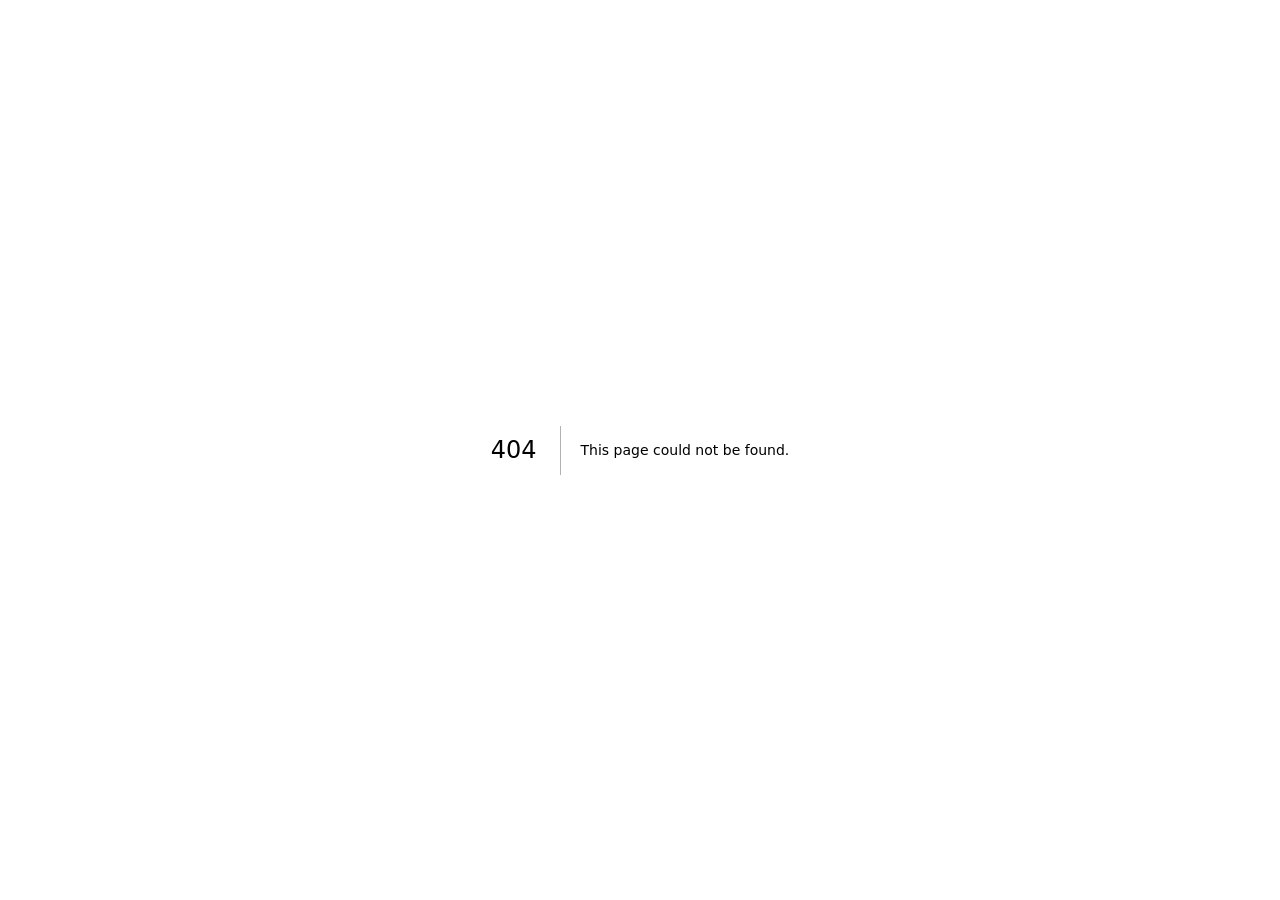
==== commit c7fba0f6: "Add files via upload" ====
--- a/index (3).html
+++ b/index (3).html
@@ -1,2385 +1 @@
-<!DOCTYPE html>
-<html lang="en">
-<head>
-<meta charset="UTF-8">
-<meta name="viewport" content="width=device-width, initial-scale=1, maximum-scale=1">
-<meta name="apple-mobile-web-app-capable" content="yes">
-<meta name="apple-mobile-web-app-title" content="Playbook">
-<meta name="theme-color" content="#0a0a0b">
-<title>Playbook</title>
-<style>
-  * { box-sizing: border-box; margin: 0; padding: 0; -webkit-tap-highlight-color: transparent; }
-
-  :root {
-    --bg: #0a0a0b;
-    --surface: #0f0f11;
-    --card: #16161a;
-    --card-2: #1c1c21;
-    --border: rgba(255,255,255,0.07);
-    --text: #f5f5f7;
-    --muted: rgba(255,255,255,0.42);
-    --muted-2: rgba(255,255,255,0.6);
-    --green: #8fd13f;
-    --yellow: #f5c542;
-    --blue: #5b9bf5;
-    --red: #ef5a5a;
-    --orange: #f0954a;
-  }
-
-  body {
-    background: var(--bg);
-    color: var(--text);
-    font-family: -apple-system, BlinkMacSystemFont, 'SF Pro Text', 'Segoe UI', sans-serif;
-    max-width: 480px;
-    margin: 0 auto;
-    padding-bottom: 90px;
-    -webkit-font-smoothing: antialiased;
-  }
-
-  /* ── Top bar ── */
-  .topbar {
-    display: flex;
-    align-items: center;
-    justify-content: space-between;
-    padding: 18px 20px 14px;
-    border-bottom: 1px solid var(--border);
-  }
-  .topbar .app-name { font-size: 17px; font-weight: 700; }
-  .topbar .signout { font-size: 13px; color: var(--muted); display: flex; align-items: center; gap: 5px; }
-
-  .backrow {
-    display: flex;
-    align-items: center;
-    gap: 8px;
-    padding: 14px 20px 6px;
-    color: var(--muted-2);
-    font-size: 15px;
-    font-weight: 500;
-  }
-
-  .page-title {
-    padding: 6px 20px 18px;
-    font-size: 15px;
-    font-weight: 700;
-    color: var(--muted-2);
-  }
-
-  /* ── Section wrapper ── */
-  .section-block { padding: 0 16px; margin-bottom: 26px; }
-  .section-block:first-of-type { margin-top: 4px; }
-
-  .block-label {
-    font-size: 12px;
-    font-weight: 700;
-    letter-spacing: 0.06em;
-    text-transform: uppercase;
-    color: var(--muted);
-    padding: 0 4px 12px;
-  }
-
-  /* ── Win % stat cards ── */
-  .stat-row {
-    display: grid;
-    grid-template-columns: 1fr 1fr 1fr;
-    gap: 8px;
-    margin-bottom: 10px;
-  }
-  .stat-card {
-    background: var(--card);
-    border: 1px solid var(--border);
-    border-radius: 14px;
-    padding: 14px 6px;
-    text-align: center;
-  }
-  .stat-pct {
-    font-size: 24px;
-    font-weight: 800;
-    letter-spacing: -0.5px;
-  }
-  .stat-label {
-    font-size: 9.5px;
-    font-weight: 700;
-    letter-spacing: 0.05em;
-    text-transform: uppercase;
-    color: var(--muted);
-    margin-top: 4px;
-  }
-  .insight-box {
-    background: var(--card);
-    border: 1px solid var(--border);
-    border-radius: 12px;
-    padding: 13px 14px;
-    font-size: 13.5px;
-    line-height: 1.5;
-    color: var(--muted-2);
-  }
-  .insight-box b { color: var(--green); font-weight: 700; }
-
-  /* ── Shots per point ── */
-  .shot-row { margin-bottom: 14px; }
-  .shot-row:last-child { margin-bottom: 8px; }
-  .shot-top {
-    display: flex;
-    justify-content: space-between;
-    align-items: baseline;
-    margin-bottom: 6px;
-  }
-  .shot-name { font-size: 14px; font-weight: 700; }
-  .shot-sub { font-size: 12px; color: var(--muted); font-weight: 500; margin-left: 6px; }
-  .shot-pct { font-size: 14px; font-weight: 800; }
-  .bar-track {
-    height: 6px;
-    border-radius: 99px;
-    background: rgba(255,255,255,0.08);
-    overflow: hidden;
-  }
-  .bar-fill { height: 100%; border-radius: 99px; }
-  .shot-caption {
-    font-size: 12px;
-    color: var(--muted);
-    margin-top: 10px;
-    line-height: 1.5;
-  }
-
-  /* ── 8 strategies list ── */
-  .strat-hint { font-size: 12.5px; color: var(--muted); margin-bottom: 12px; }
-  .strat-item {
-    display: flex;
-    align-items: center;
-    gap: 14px;
-    background: var(--card);
-    border: 1px solid var(--border);
-    border-radius: 14px;
-    padding: 15px 16px;
-    margin-bottom: 8px;
-    cursor: pointer;
-  }
-  .strat-num {
-    width: 26px;
-    height: 26px;
-    border-radius: 8px;
-    background: rgba(255,255,255,0.08);
-    display: flex;
-    align-items: center;
-    justify-content: center;
-    font-size: 12px;
-    font-weight: 800;
-    color: var(--muted-2);
-    flex-shrink: 0;
-  }
-  .strat-name { flex: 1; font-size: 14.5px; font-weight: 700; }
-  .strat-chevron { color: var(--muted); font-size: 18px; }
-  .strat-detail {
-    display: none;
-    padding: 4px 16px 16px 56px;
-    margin-top: -10px;
-    background: var(--card);
-    border: 1px solid var(--border);
-    border-top: none;
-    border-radius: 0 0 14px 14px;
-    margin-bottom: 8px;
-    font-size: 13.5px;
-    line-height: 1.55;
-    color: var(--muted-2);
-  }
-  .strat-item.open + .strat-detail { display: block; }
-  .strat-item.open { border-radius: 14px 14px 0 0; margin-bottom: 0; }
-  .strat-item.open .strat-chevron { transform: rotate(90deg); }
-
-  /* ── Court zones ── */
-  .zone-card {
-    border-radius: 14px;
-    padding: 14px 16px;
-    margin-bottom: 8px;
-    border: 1px solid;
-  }
-  .zone-card.kill    { background: rgba(143,209,63,0.08);  border-color: rgba(143,209,63,0.25); }
-  .zone-card.attack  { background: rgba(245,197,66,0.08);  border-color: rgba(245,197,66,0.25); }
-  .zone-card.neutral { background: rgba(91,155,245,0.08);  border-color: rgba(91,155,245,0.25); }
-  .zone-card.defend  { background: rgba(239,90,90,0.08);   border-color: rgba(239,90,90,0.25); }
-  .zone-top { display: flex; align-items: baseline; gap: 8px; margin-bottom: 4px; }
-  .zone-name { font-size: 14.5px; font-weight: 800; }
-  .zone-card.kill .zone-name    { color: var(--green); }
-  .zone-card.attack .zone-name  { color: var(--yellow); }
-  .zone-card.neutral .zone-name { color: var(--blue); }
-  .zone-card.defend .zone-name  { color: var(--red); }
-  .zone-loc { font-size: 12px; color: var(--muted); font-weight: 500; }
-  .zone-desc { font-size: 13px; color: var(--muted-2); line-height: 1.5; }
-
-  /* ── Pattern cards ── */
-  .pattern-card {
-    background: var(--card);
-    border: 1px solid var(--border);
-    border-radius: 14px;
-    padding: 16px;
-    margin-bottom: 10px;
-  }
-  .pattern-head {
-    display: flex;
-    align-items: center;
-    gap: 10px;
-    margin-bottom: 12px;
-  }
-  .pattern-icon { font-size: 17px; }
-  .pattern-title { font-size: 15px; font-weight: 800; }
-  .pattern-step {
-    display: grid;
-    grid-template-columns: 60px 1fr;
-    gap: 12px;
-    margin-bottom: 9px;
-    font-size: 13px;
-  }
-  .pattern-step:last-of-type { margin-bottom: 10px; }
-  .pattern-step .step-tag {
-    color: var(--muted);
-    font-weight: 700;
-    font-size: 11px;
-    letter-spacing: 0.03em;
-    padding-top: 1px;
-  }
-  .pattern-step .step-desc { color: var(--muted-2); line-height: 1.45; }
-  .pattern-note {
-    font-size: 12.5px;
-    color: var(--green);
-    font-weight: 600;
-    padding-top: 10px;
-    border-top: 1px solid var(--border);
-  }
-  .pattern-note.blue { color: var(--blue); }
-
-  /* ── Serve/Return section ── */
-  .subhead {
-    font-size: 11px;
-    font-weight: 700;
-    letter-spacing: 0.08em;
-    text-transform: uppercase;
-    color: var(--muted);
-    margin: 16px 0 10px;
-  }
-  .subhead:first-child { margin-top: 0; }
-  .sr-row {
-    display: grid;
-    grid-template-columns: 40px 1fr;
-    gap: 12px;
-    margin-bottom: 12px;
-    font-size: 13px;
-  }
-  .sr-tag { font-weight: 800; color: var(--muted-2); font-size: 12px; }
-  .sr-body strong { display: block; font-weight: 700; font-size: 13.5px; margin-bottom: 2px; }
-  .sr-body span { color: var(--muted-2); line-height: 1.45; }
-
-  .goal-row {
-    display: flex;
-    justify-content: space-between;
-    padding: 9px 0;
-    border-bottom: 1px solid var(--border);
-    font-size: 13.5px;
-  }
-  .goal-row:last-child { border-bottom: none; }
-  .goal-label { color: var(--muted-2); }
-  .goal-val { font-weight: 800; }
-
-  .pass-row {
-    display: flex;
-    justify-content: space-between;
-    padding: 9px 0;
-    border-bottom: 1px solid var(--border);
-    font-size: 13.5px;
-    align-items: center;
-  }
-  .pass-row:last-child { border-bottom: none; }
-  .pass-label { color: var(--muted); font-weight: 600; }
-  .pass-val { font-weight: 800; }
-  .pass-val.primary { color: var(--yellow); }
-
-  /* ── Keys for success ── */
-  .key-row {
-    display: flex;
-    gap: 12px;
-    align-items: flex-start;
-    background: var(--card);
-    border: 1px solid var(--border);
-    border-radius: 14px;
-    padding: 14px 16px;
-    margin-bottom: 8px;
-  }
-  .key-icon { font-size: 18px; flex-shrink: 0; margin-top: 1px; }
-  .key-text { font-size: 13.5px; line-height: 1.5; color: var(--muted-2); }
-
-  /* ── divider ── */
-  .hr {
-    height: 8px;
-    background: rgba(255,255,255,0.02);
-    border-top: 1px solid var(--border);
-    border-bottom: 1px solid var(--border);
-    margin: 0 0 26px;
-  }
-
-  /* ── placeholder sections (not yet screenshotted) ── */
-  .todo-section {
-    margin: 0 16px 20px;
-    background: var(--card);
-    border: 1px dashed rgba(255,255,255,0.15);
-    border-radius: 14px;
-    padding: 18px;
-    color: var(--muted);
-    font-size: 13px;
-    text-align: center;
-  }
-  .todo-section .todo-icon { font-size: 22px; margin-bottom: 6px; }
-
-  /* ── bottom nav ── */
-  .bottomnav {
-    position: fixed;
-    bottom: 0;
-    left: 0;
-    right: 0;
-    max-width: 480px;
-    margin: 0 auto;
-    background: var(--bg);
-    border-top: 1px solid var(--border);
-    display: flex;
-    padding: 10px 0 max(10px, env(safe-area-inset-bottom));
-  }
-  .navitem {
-    flex: 1;
-    display: flex;
-    flex-direction: column;
-    align-items: center;
-    gap: 3px;
-    font-size: 10.5px;
-    font-weight: 600;
-    color: var(--muted);
-  }
-  .navitem.active { color: var(--text); }
-  .navitem .navicon { font-size: 19px; }
-
-  /* ── Hero gradient card ── */
-  .hero-card {
-    border-radius: 18px;
-    padding: 20px;
-    margin: 0 16px 20px;
-    border: 1px solid;
-    position: relative;
-    overflow: hidden;
-  }
-  .hero-card.green  { background: linear-gradient(160deg, rgba(143,209,63,0.14), rgba(143,209,63,0.02)); border-color: rgba(143,209,63,0.25); }
-  .hero-card.blue   { background: linear-gradient(160deg, rgba(91,155,245,0.14), rgba(91,155,245,0.02)); border-color: rgba(91,155,245,0.25); }
-  .hero-eyebrow {
-    font-size: 11px;
-    font-weight: 800;
-    letter-spacing: 0.08em;
-    text-transform: uppercase;
-    margin-bottom: 6px;
-  }
-  .hero-card.green .hero-eyebrow { color: var(--green); }
-  .hero-card.blue .hero-eyebrow  { color: var(--blue); }
-  .hero-title { font-size: 22px; font-weight: 800; margin-bottom: 8px; letter-spacing: -0.3px; }
-  .hero-desc { font-size: 13.5px; color: var(--muted-2); line-height: 1.55; margin-bottom: 14px; }
-  .hero-stats {
-    display: grid;
-    grid-template-columns: 1fr 1fr 1fr;
-    gap: 8px;
-  }
-  .hero-stat {
-    background: rgba(255,255,255,0.05);
-    border-radius: 12px;
-    padding: 10px 6px;
-    text-align: center;
-  }
-  .hero-stat .hs-label { font-size: 10px; color: var(--muted); font-weight: 600; margin-bottom: 3px; }
-  .hero-stat .hs-val { font-size: 15px; font-weight: 800; }
-  .hero-stat .hs-val.blue { color: var(--blue); }
-  .hero-bullet {
-    display: flex;
-    align-items: center;
-    gap: 8px;
-    font-size: 13px;
-    color: var(--muted-2);
-  }
-  .hero-dot { width: 7px; height: 7px; border-radius: 50%; background: var(--green); flex-shrink: 0; }
-
-  /* ── Info rows (icon + title + desc) with card background ── */
-  .info-card {
-    display: flex;
-    gap: 12px;
-    background: var(--card);
-    border: 1px solid var(--border);
-    border-radius: 14px;
-    padding: 14px 16px;
-    margin-bottom: 8px;
-  }
-  .info-icon { font-size: 18px; flex-shrink: 0; margin-top: 1px; }
-  .info-body strong { display: block; font-size: 14px; font-weight: 700; margin-bottom: 3px; }
-  .info-body span { font-size: 13px; color: var(--muted-2); line-height: 1.5; }
-
-  /* ── Priority box (return game 1st/2nd serve) ── */
-  .priority-box {
-    border-radius: 14px;
-    padding: 16px;
-    margin-bottom: 12px;
-    border: 1px solid;
-  }
-  .priority-box.def   { background: rgba(91,155,245,0.06);  border-color: rgba(91,155,245,0.25); }
-  .priority-box.off   { background: rgba(143,209,63,0.06);  border-color: rgba(143,209,63,0.25); }
-  .priority-title {
-    font-size: 13.5px;
-    font-weight: 800;
-    margin-bottom: 10px;
-  }
-  .priority-box.def .priority-title { color: var(--blue); }
-  .priority-box.off .priority-title { color: var(--green); }
-  .priority-list { list-style: none; }
-  .priority-list li {
-    font-size: 13px;
-    color: var(--muted-2);
-    padding: 5px 0 5px 16px;
-    position: relative;
-    line-height: 1.4;
-  }
-  .priority-list li::before {
-    content: "•";
-    position: absolute;
-    left: 2px;
-    color: var(--muted);
-  }
-  .priority-box.def .priority-list li::before { color: var(--blue); }
-  .priority-box.off .priority-list li::before { color: var(--green); }
-
-  /* ── numbered pattern cards (return patterns) ── */
-  .num-card {
-    background: var(--card);
-    border: 1px solid var(--border);
-    border-radius: 14px;
-    padding: 15px 16px;
-    margin-bottom: 8px;
-  }
-  .num-head { display: flex; align-items: center; gap: 10px; margin-bottom: 8px; }
-  .num-badge {
-    width: 22px; height: 22px;
-    border-radius: 50%;
-    background: rgba(143,209,63,0.15);
-    color: var(--green);
-    font-size: 11px;
-    font-weight: 800;
-    display: flex; align-items: center; justify-content: center;
-    flex-shrink: 0;
-  }
-  .num-title { font-size: 14.5px; font-weight: 700; flex: 1; }
-  .num-desc { font-size: 13px; color: var(--muted-2); line-height: 1.5; margin-bottom: 10px; }
-  .num-tags { display: grid; grid-template-columns: 1fr 1fr; gap: 8px; }
-  .num-tag {
-    background: rgba(255,255,255,0.05);
-    border-radius: 10px;
-    padding: 8px 10px;
-  }
-  .num-tag .nt-label { font-size: 9.5px; font-weight: 700; letter-spacing: 0.05em; text-transform: uppercase; color: var(--muted); margin-bottom: 3px; }
-  .num-tag .nt-val { font-size: 12px; color: var(--muted-2); line-height: 1.35; }
-
-  /* ── mental approach mini cards ── */
-  .mini-highlight {
-    padding: 12px 14px;
-    border-radius: 12px;
-    background: rgba(245,197,66,0.06);
-    border: 1px solid rgba(245,197,66,0.2);
-    margin-bottom: 8px;
-  }
-  .mini-highlight .mh-title { font-size: 12.5px; font-weight: 800; color: var(--yellow); margin-bottom: 4px; }
-  .mini-highlight .mh-body { font-size: 13px; color: var(--muted-2); line-height: 1.5; }
-
-  /* ── quote-style rows (reading the serve) ── */
-  .cue-icon-row {
-    display: flex;
-    gap: 12px;
-    padding: 13px 0;
-    border-bottom: 1px solid var(--border);
-  }
-  .cue-icon-row:last-child { border-bottom: none; }
-  .cue-emoji { font-size: 17px; flex-shrink: 0; margin-top: 1px; width: 22px; text-align: center; }
-  .cue-body strong { display: block; font-size: 13.5px; font-weight: 700; margin-bottom: 2px; }
-  .cue-body span { font-size: 12.5px; color: var(--muted-2); line-height: 1.45; }
-
-  /* ── timeline cards (warm-up on-court protocol) ── */
-  .timeline-card {
-    border-radius: 14px;
-    padding: 14px 16px;
-    margin-bottom: 8px;
-    border: 1px solid;
-    display: grid;
-    grid-template-columns: 52px 1fr;
-    gap: 12px;
-  }
-  .timeline-card.c1 { background: rgba(143,209,63,0.06); border-color: rgba(143,209,63,0.22); }
-  .timeline-card.c2 { background: rgba(91,155,245,0.06); border-color: rgba(91,155,245,0.22); }
-  .timeline-card.c3 { background: rgba(192,132,252,0.06); border-color: rgba(192,132,252,0.22); }
-  .timeline-card.c4 { background: rgba(245,197,66,0.06); border-color: rgba(245,197,66,0.22); }
-  .timeline-card.c5 { background: rgba(239,90,90,0.06); border-color: rgba(239,90,90,0.22); }
-  .tl-time { font-size: 13px; font-weight: 800; }
-  .timeline-card.c1 .tl-time { color: var(--green); }
-  .timeline-card.c2 .tl-time { color: var(--blue); }
-  .timeline-card.c3 .tl-time { color: #c084fc; }
-  .timeline-card.c4 .tl-time { color: var(--yellow); }
-  .timeline-card.c5 .tl-time { color: var(--red); }
-  .tl-dur { font-size: 10.5px; color: var(--muted); margin-top: 1px; }
-  .tl-title { font-size: 14px; font-weight: 700; margin-bottom: 6px; display: flex; align-items: center; gap: 6px; }
-  .tl-list { list-style: none; }
-  .tl-list li { font-size: 12.5px; color: var(--muted-2); line-height: 1.5; padding-left: 12px; position: relative; }
-  .tl-list li::before { content: "·"; position: absolute; left: 0; }
-
-  /* ── simple move rows (dynamic movement) ── */
-  .move-row {
-    display: flex;
-    justify-content: space-between;
-    align-items: center;
-    background: var(--card);
-    border: 1px solid var(--border);
-    border-radius: 12px;
-    padding: 12px 14px;
-    margin-bottom: 6px;
-  }
-  .move-name { font-size: 13.5px; font-weight: 700; margin-bottom: 2px; }
-  .move-desc { font-size: 12px; color: var(--muted); }
-  .move-badge {
-    font-size: 11px;
-    font-weight: 700;
-    color: var(--muted-2);
-    background: rgba(255,255,255,0.07);
-    padding: 4px 9px;
-    border-radius: 8px;
-    white-space: nowrap;
-    flex-shrink: 0;
-    margin-left: 10px;
-  }
-
-  /* ── checklist ── */
-  .check-row {
-    display: flex;
-    align-items: center;
-    gap: 12px;
-    background: var(--card);
-    border: 1px solid var(--border);
-    border-radius: 12px;
-    padding: 13px 15px;
-    margin-bottom: 6px;
-    font-size: 13.5px;
-    color: var(--muted-2);
-    line-height: 1.4;
-  }
-  .check-circle {
-    width: 18px; height: 18px;
-    border-radius: 50%;
-    border: 2px solid rgba(255,255,255,0.25);
-    flex-shrink: 0;
-  }
-  .note-box {
-    background: rgba(255,255,255,0.03);
-    border: 1px dashed rgba(255,255,255,0.15);
-    border-radius: 12px;
-    padding: 13px 15px;
-    font-size: 12.5px;
-    color: var(--muted);
-    line-height: 1.5;
-    margin-top: 4px;
-  }
-  .note-box strong { color: var(--muted-2); display: block; margin-bottom: 3px; font-size: 11px; letter-spacing: 0.05em; text-transform: uppercase; }
-
-  /* ── quick reference table ── */
-  .ref-table { background: var(--card); border: 1px solid var(--border); border-radius: 14px; overflow: hidden; }
-  .ref-row {
-    display: flex;
-    justify-content: space-between;
-    align-items: center;
-    padding: 13px 16px;
-    border-bottom: 1px solid var(--border);
-    font-size: 13px;
-  }
-  .ref-row:last-child { border-bottom: none; }
-  .ref-label { color: var(--muted-2); }
-  .ref-val { font-weight: 800; font-size: 13px; }
-
-  /* ── expandable rule card ── */
-  .exp-card {
-    border-radius: 14px;
-    border: 1px solid;
-    margin-bottom: 8px;
-    overflow: hidden;
-  }
-  .exp-card.green  { border-color: rgba(143,209,63,0.25); }
-  .exp-card.orange { border-color: rgba(240,149,74,0.25); }
-  .exp-card.red    { border-color: rgba(239,90,90,0.25); }
-  .exp-head {
-    display: flex;
-    align-items: center;
-    gap: 10px;
-    padding: 14px 16px;
-    cursor: pointer;
-  }
-  .exp-card.green .exp-head  { background: rgba(143,209,63,0.07); }
-  .exp-card.orange .exp-head { background: rgba(240,149,74,0.07); }
-  .exp-card.red .exp-head    { background: rgba(239,90,90,0.07); }
-  .exp-icon { font-size: 16px; }
-  .exp-title { font-size: 14px; font-weight: 800; flex: 1; }
-  .exp-card.green .exp-title  { color: var(--green); }
-  .exp-card.orange .exp-title { color: var(--orange); }
-  .exp-card.red .exp-title    { color: var(--red); }
-  .exp-chevron { color: var(--muted); transition: transform 0.2s; }
-  .exp-head.open .exp-chevron { transform: rotate(180deg); }
-  .exp-body {
-    display: none;
-    padding: 4px 16px 16px;
-    background: var(--card);
-  }
-  .exp-head.open + .exp-body { display: block; }
-  .exp-body ul { list-style: none; }
-  .exp-body li {
-    font-size: 13px;
-    color: var(--muted-2);
-    line-height: 1.5;
-    padding: 6px 0 6px 16px;
-    position: relative;
-  }
-  .exp-body li::before { content: "›"; position: absolute; left: 0; color: var(--muted); font-weight: 700; }
-
-  /* ── tiebreak table ── */
-  .tb-toggle {
-    display: flex;
-    background: var(--card);
-    border-radius: 12px;
-    padding: 4px;
-    margin-bottom: 12px;
-    border: 1px solid var(--border);
-  }
-  .tb-toggle-btn {
-    flex: 1;
-    text-align: center;
-    padding: 8px;
-    border-radius: 9px;
-    font-size: 13px;
-    font-weight: 700;
-    color: var(--muted);
-  }
-  .tb-toggle-btn.active { background: var(--blue); color: #fff; }
-  .tb-table { background: var(--card); border: 1px solid var(--border); border-radius: 14px; overflow: hidden; }
-  .tb-header-row, .tb-row {
-    display: grid;
-    grid-template-columns: 1fr 1fr 1.4fr;
-    padding: 11px 16px;
-    font-size: 12.5px;
-    align-items: center;
-  }
-  .tb-header-row {
-    color: var(--muted);
-    font-weight: 700;
-    font-size: 10.5px;
-    letter-spacing: 0.05em;
-    text-transform: uppercase;
-    border-bottom: 1px solid var(--border);
-  }
-  .tb-row { border-bottom: 1px solid var(--border); color: var(--muted-2); }
-  .tb-row:last-child { border-bottom: none; }
-  .tb-row.change-ends {
-    grid-template-columns: 1fr;
-    text-align: center;
-    color: var(--muted);
-    font-weight: 700;
-    font-size: 11px;
-    background: rgba(255,255,255,0.02);
-  }
-  .tb-server { font-weight: 800; color: var(--blue); }
-
-  /* ── code category badges ── */
-  .code-cat {
-    display: flex;
-    align-items: center;
-    gap: 10px;
-    padding: 12px 4px;
-    font-size: 13.5px;
-    font-weight: 800;
-    color: var(--text);
-    border-top: 1px solid var(--border);
-    margin-top: 4px;
-  }
-  .code-cat:first-child { border-top: none; margin-top: 0; }
-  .code-cat .cat-count { margin-left: auto; font-size: 11px; font-weight: 600; color: var(--muted); }
-  .code-rule {
-    padding: 12px 4px 12px 14px;
-    border-bottom: 1px solid var(--border);
-  }
-  .code-rule:last-child { border-bottom: none; }
-  .code-rule strong { display: block; font-size: 13px; font-weight: 700; margin-bottom: 3px; }
-  .code-rule span { font-size: 12.5px; color: var(--muted-2); line-height: 1.5; }
-  .golden-rule {
-    background: rgba(245,197,66,0.08);
-    border: 1px solid rgba(245,197,66,0.25);
-    border-radius: 14px;
-    padding: 14px 16px;
-    margin-bottom: 16px;
-    font-size: 13px;
-    line-height: 1.5;
-    color: var(--muted-2);
-  }
-  .golden-rule strong { color: var(--yellow); }
-
-  /* ── formation card (doubles) ── */
-  .formation-card {
-    background: var(--card);
-    border: 1px solid var(--border);
-    border-radius: 14px;
-    padding: 15px 16px;
-    margin-bottom: 8px;
-  }
-  .formation-head { display: flex; justify-content: space-between; align-items: center; margin-bottom: 10px; }
-  .formation-name { font-size: 14.5px; font-weight: 800; }
-  .formation-badge {
-    font-size: 10px;
-    font-weight: 800;
-    letter-spacing: 0.04em;
-    padding: 4px 9px;
-    border-radius: 7px;
-  }
-  .formation-badge.aggressive { background: rgba(239,90,90,0.15); color: var(--red); }
-  .formation-badge.defensive  { background: rgba(91,155,245,0.15); color: var(--blue); }
-  .formation-badge.standard   { background: rgba(255,255,255,0.1); color: var(--muted-2); }
-  .pc-cols { display: grid; grid-template-columns: 1fr 1fr; gap: 10px; }
-  .pc-col-label { font-size: 10px; font-weight: 800; letter-spacing: 0.05em; margin-bottom: 6px; }
-  .pc-col-label.pro { color: var(--green); }
-  .pc-col-label.con { color: var(--red); }
-  .pc-col ul { list-style: none; }
-  .pc-col li { font-size: 12px; color: var(--muted-2); line-height: 1.5; padding-left: 12px; position: relative; margin-bottom: 3px; }
-  .pc-col li::before { content: "•"; position: absolute; left: 0; color: var(--muted); }
-
-  /* ── role card (doubles) ── */
-  .role-card {
-    border-radius: 14px;
-    padding: 15px 16px;
-    margin-bottom: 8px;
-    border: 1px solid;
-  }
-  .role-card.a { background: rgba(143,209,63,0.06); border-color: rgba(143,209,63,0.22); }
-  .role-card.b { background: rgba(91,155,245,0.06); border-color: rgba(91,155,245,0.22); }
-  .role-card.c { background: rgba(245,197,66,0.06); border-color: rgba(245,197,66,0.22); }
-  .role-card.d { background: rgba(192,132,252,0.06); border-color: rgba(192,132,252,0.22); }
-  .role-title { font-size: 14px; font-weight: 800; margin-bottom: 8px; }
-  .role-card.a .role-title { color: var(--green); }
-  .role-card.b .role-title { color: var(--blue); }
-  .role-card.c .role-title { color: var(--yellow); }
-  .role-card.d .role-title { color: #c084fc; }
-  .role-card ul { list-style: none; }
-  .role-card li { font-size: 12.5px; color: var(--muted-2); line-height: 1.5; padding: 3px 0 3px 14px; position: relative; }
-  .role-card li::before { content: "›"; position: absolute; left: 0; color: var(--muted); }
-
-  /* ── principle card (doubles fundamentals) ── */
-  .principle-card {
-    background: var(--card);
-    border: 1px solid var(--border);
-    border-radius: 14px;
-    margin-bottom: 8px;
-    overflow: hidden;
-  }
-  .principle-head {
-    display: flex;
-    align-items: center;
-    gap: 10px;
-    padding: 14px 16px;
-    cursor: pointer;
-  }
-  .principle-num {
-    width: 24px; height: 24px;
-    border-radius: 50%;
-    background: rgba(143,209,63,0.15);
-    color: var(--green);
-    font-size: 11px;
-    font-weight: 800;
-    display: flex; align-items: center; justify-content: center;
-    flex-shrink: 0;
-  }
-  .principle-title { font-size: 14px; font-weight: 700; flex: 1; }
-  .principle-chevron { color: var(--muted); transition: transform 0.2s; }
-  .principle-head.open .principle-chevron { transform: rotate(180deg); }
-  .principle-body {
-    display: none;
-    padding: 0 16px 16px 50px;
-    font-size: 13px;
-    color: var(--muted-2);
-    line-height: 1.55;
-  }
-  .principle-head.open + .principle-body { display: block; }
-  .principle-body ul { list-style: none; margin-top: 8px; }
-  .principle-body li { padding: 4px 0 4px 14px; position: relative; }
-  .principle-body li::before { content: "›"; position: absolute; left: 0; color: var(--muted); }
-
-  /* ── court diagram ── */
-  .court-diagram-wrap {
-    background: var(--card);
-    border: 1px solid var(--border);
-    border-radius: 16px;
-    padding: 16px;
-    margin-bottom: 10px;
-  }
-  .court-diagram-title {
-    text-align: center;
-    font-size: 13px;
-    font-weight: 700;
-    margin-bottom: 2px;
-  }
-  .court-diagram-sub {
-    text-align: center;
-    font-size: 10.5px;
-    color: var(--muted);
-    margin-bottom: 12px;
-  }
-  .legend-grid {
-    display: grid;
-    grid-template-columns: 1fr 1fr;
-    gap: 8px;
-    margin-bottom: 20px;
-  }
-  .legend-chip {
-    display: flex;
-    align-items: center;
-    gap: 8px;
-    background: var(--card);
-    border: 1px solid var(--border);
-    border-radius: 12px;
-    padding: 11px 12px;
-  }
-  .legend-dot { width: 9px; height: 9px; border-radius: 50%; flex-shrink: 0; }
-  .legend-dot.kill    { background: var(--green); }
-  .legend-dot.attack  { background: var(--orange); }
-  .legend-dot.neutral { background: var(--blue); }
-  .legend-dot.defend  { background: var(--red); }
-  .legend-text strong { display: block; font-size: 12.5px; font-weight: 700; }
-  .legend-text span { font-size: 10.5px; color: var(--muted); }
-
-  #singles, #doubles, #mental, #return, #warmup, #scoring, #rules, #court {
-    scroll-margin-top: 64px;
-    display: none;
-  }
-  #singles.active, #doubles.active, #mental.active, #return.active,
-  #warmup.active, #scoring.active, #rules.active, #court.active {
-    display: block;
-  }
-
-  /* ── menu screen cards ── */
-  .menu-card {
-    display: flex;
-    align-items: center;
-    gap: 14px;
-    background: var(--card);
-    border: 1px solid var(--border);
-    border-radius: 16px;
-    padding: 16px;
-    margin-bottom: 10px;
-    cursor: pointer;
-    transition: transform 0.1s;
-  }
-  .menu-card:active { transform: scale(0.98); }
-  .menu-icon {
-    width: 44px;
-    height: 44px;
-    border-radius: 12px;
-    background: rgba(255,255,255,0.06);
-    display: flex;
-    align-items: center;
-    justify-content: center;
-    font-size: 22px;
-    flex-shrink: 0;
-  }
-  .menu-body { flex: 1; }
-  .menu-title { font-size: 15.5px; font-weight: 800; margin-bottom: 2px; }
-  .menu-sub { font-size: 12px; color: var(--muted); }
-  .menu-chevron { color: var(--muted); font-size: 20px; flex-shrink: 0; }
-
-  /* nav pills for section jump */
-  .jumpnav {
-    display: flex;
-    gap: 8px;
-    overflow-x: auto;
-    padding: 12px 16px 16px;
-    scrollbar-width: none;
-    position: sticky;
-    top: 0;
-    background: var(--bg);
-    z-index: 50;
-    border-bottom: 1px solid var(--border);
-  }
-  .jumpnav::-webkit-scrollbar { display: none; }
-  .jumppill {
-    flex-shrink: 0;
-    padding: 6px 13px;
-    border-radius: 99px;
-    border: 1px solid var(--border);
-    background: var(--card);
-    color: var(--muted);
-    font-size: 11.5px;
-    font-weight: 600;
-    text-decoration: none;
-    white-space: nowrap;
-    transition: all 0.15s;
-  }
-  .jumppill:active { background: var(--card-2); color: var(--text); }
-  .jumppill.active { background: var(--blue); color: #fff; border-color: var(--blue); }
-</style>
-</head>
-<body>
-
-<div class="topbar">
-  <div class="app-name">Match Log</div>
-  <div class="signout">⏻ Sign out</div>
-</div>
-
-<!-- ═══════════════════════════════════════
-     MENU SCREEN
-════════════════════════════════════════ -->
-<div id="menu-screen">
-  <div class="page-title" style="padding: 20px 20px 18px; font-size: 26px; font-weight: 800; color: var(--text);">Playbook</div>
-
-  <div class="section-block" style="margin-top:0;">
-    <div class="menu-card" onclick="goTo('singles')" style="border-color: rgba(143,209,63,0.25);">
-      <div class="menu-icon">🎾</div>
-      <div class="menu-body">
-        <div class="menu-title" style="color: var(--green);">Singles Playbook</div>
-        <div class="menu-sub">8 strategies · patterns · court zones</div>
-      </div>
-      <span class="menu-chevron">›</span>
-    </div>
-
-    <div class="menu-card" onclick="goTo('doubles')" style="border-color: rgba(91,155,245,0.25);">
-      <div class="menu-icon">👥</div>
-      <div class="menu-body">
-        <div class="menu-title" style="color: var(--blue);">Doubles Playbook</div>
-        <div class="menu-sub">Roles · formations · communication</div>
-      </div>
-      <span class="menu-chevron">›</span>
-    </div>
-
-    <div class="menu-card" onclick="goTo('mental')" style="border-color: rgba(245,197,66,0.25);">
-      <div class="menu-icon">🧠</div>
-      <div class="menu-body">
-        <div class="menu-title" style="color: var(--yellow);">Mental Toughness</div>
-        <div class="menu-sub">Routines · focus · momentum</div>
-      </div>
-      <span class="menu-chevron">›</span>
-    </div>
-
-    <div class="menu-card" onclick="goTo('return')" style="border-color: rgba(91,155,245,0.25);">
-      <div class="menu-icon">↩️</div>
-      <div class="menu-body">
-        <div class="menu-title" style="color: var(--blue);">Return Game</div>
-        <div class="menu-sub">Positioning · patterns · reading serves</div>
-      </div>
-      <span class="menu-chevron">›</span>
-    </div>
-
-    <div class="menu-card" onclick="goTo('warmup')" style="border-color: rgba(240,149,74,0.25);">
-      <div class="menu-icon">🔥</div>
-      <div class="menu-body">
-        <div class="menu-title" style="color: var(--orange);">Warm-Up Routine</div>
-        <div class="menu-sub">10-min protocol · dynamic prep · mental checklist</div>
-      </div>
-      <span class="menu-chevron">›</span>
-    </div>
-
-    <div class="menu-card" onclick="goTo('scoring')" style="border-color: rgba(239,90,90,0.25);">
-      <div class="menu-icon">📊</div>
-      <div class="menu-body">
-        <div class="menu-title" style="color: var(--red);">Match Scoring</div>
-        <div class="menu-sub">Ad scoring · tiebreaks · pro-set</div>
-      </div>
-      <span class="menu-chevron">›</span>
-    </div>
-
-    <div class="menu-card" onclick="goTo('rules')" style="border-color: rgba(255,255,255,0.15);">
-      <div class="menu-icon">📋</div>
-      <div class="menu-body">
-        <div class="menu-title">Rules & The Code</div>
-        <div class="menu-sub">Line calls · serving · hindrance</div>
-      </div>
-      <span class="menu-chevron">›</span>
-    </div>
-
-    <div class="menu-card" onclick="goTo('court')" style="border-color: rgba(143,209,63,0.25);">
-      <div class="menu-icon">🟩</div>
-      <div class="menu-body">
-        <div class="menu-title" style="color: var(--green);">Court Reference</div>
-        <div class="menu-sub">Zones · Deuce/Ad · net heights · dimensions</div>
-      </div>
-      <span class="menu-chevron">›</span>
-    </div>
-  </div>
-
-  <div class="bottomnav">
-    <div class="navitem active"><span class="navicon">⊞</span>Home</div>
-    <div class="navitem"><span class="navicon">👥</span>Players</div>
-    <div class="navitem"><span class="navicon">📖</span>Playbook</div>
-  </div>
-</div>
-
-<!-- ═══════════════════════════════════════
-     DETAIL PAGES (hidden until opened)
-════════════════════════════════════════ -->
-<div id="pages-wrap" style="display:none;">
-
-<div class="backrow" onclick="goHome()" style="cursor:pointer;">‹ Playbook</div>
-
-<!-- ═══════════════════════════════════════
-     SINGLES — fully matched to screenshot
-════════════════════════════════════════ -->
-<div id="singles">
-
-  <div class="section-block" style="margin-top:4px;">
-    <h2 style="font-size:22px; font-weight:800;">Singles</h2>
-  </div>
-
-  <div class="section-block">
-    <div class="block-label">Win % by Position</div>
-    <div class="stat-row">
-      <div class="stat-card">
-        <div class="stat-pct" style="color:var(--green)">46%</div>
-        <div class="stat-label">Baseline</div>
-      </div>
-      <div class="stat-card">
-        <div class="stat-pct" style="color:var(--yellow)">66%</div>
-        <div class="stat-label">Approaching</div>
-      </div>
-      <div class="stat-card">
-        <div class="stat-pct" style="color:var(--green)">69%</div>
-        <div class="stat-label">Serve & Volley</div>
-      </div>
-    </div>
-    <div class="insight-box">
-      Approaching with a heavy forehand to the backhand raises win % to <b>71%</b>
-    </div>
-  </div>
-
-  <div class="section-block">
-    <div class="block-label">Shots per Point</div>
-
-    <div class="shot-row">
-      <div class="shot-top">
-        <div><span class="shot-name">1–4 shots</span><span class="shot-sub">First Strike</span></div>
-        <div class="shot-pct">70%</div>
-      </div>
-      <div class="bar-track"><div class="bar-fill" style="width:70%; background:var(--green);"></div></div>
-    </div>
-
-    <div class="shot-row">
-      <div class="shot-top">
-        <div><span class="shot-name">5–8 shots</span><span class="shot-sub">Pattern Play</span></div>
-        <div class="shot-pct">20%</div>
-      </div>
-      <div class="bar-track"><div class="bar-fill" style="width:20%; background:var(--yellow);"></div></div>
-    </div>
-
-    <div class="shot-row">
-      <div class="shot-top">
-        <div><span class="shot-name">9+ shots</span><span class="shot-sub">Extended Rally</span></div>
-        <div class="shot-pct">10%</div>
-      </div>
-      <div class="bar-track"><div class="bar-fill" style="width:10%; background:var(--blue);"></div></div>
-    </div>
-
-    <div class="shot-caption">Spend the most time on serve, return, serve+1, and return+1.</div>
-  </div>
-
-  <div class="section-block">
-    <div class="block-label">8 Strategies</div>
-    <div class="strat-hint">Tap any strategy to expand</div>
-
-    <div class="strat-item" onclick="toggleStrat(this)">
-      <div class="strat-num">1</div>
-      <div class="strat-name">Out-Rally the Opponent</div>
-      <div class="strat-chevron">›</div>
-    </div>
-    <div class="strat-detail">Build points with consistent, high-margin cross-court shots. Make them hit one more ball than they want to. Patience wins more points than power at every level below the pros.</div>
-
-    <div class="strat-item" onclick="toggleStrat(this)">
-      <div class="strat-num">2</div>
-      <div class="strat-name">Play Aggressively</div>
-      <div class="strat-chevron">›</div>
-    </div>
-    <div class="strat-detail">Take time away from your opponent. Step inside the baseline on short balls, take the ball on the rise, and dictate rather than react.</div>
-
-    <div class="strat-item" onclick="toggleStrat(this)">
-      <div class="strat-num">3</div>
-      <div class="strat-name">Play Your Strengths</div>
-      <div class="strat-chevron">›</div>
-    </div>
-    <div class="strat-detail">Run around your backhand to hit forehands when you can. Construct points that funnel the ball toward your best shot, especially on important points.</div>
-
-    <div class="strat-item" onclick="toggleStrat(this)">
-      <div class="strat-num">4</div>
-      <div class="strat-name">Attack the Opponent's Weakness</div>
-      <div class="strat-chevron">›</div>
-    </div>
-    <div class="strat-detail">Identify their weaker wing early in the warm-up and target it relentlessly, especially on big points. Don't get cute — repetition breaks people down.</div>
-
-    <div class="strat-item" onclick="toggleStrat(this)">
-      <div class="strat-num">5</div>
-      <div class="strat-name">Attack the Net</div>
-      <div class="strat-chevron">›</div>
-    </div>
-    <div class="strat-detail">Look for short balls and approach with depth and margin. Split-step on their reply, then finish with a high-percentage volley into open space.</div>
-
-    <div class="strat-item" onclick="toggleStrat(this)">
-      <div class="strat-num">6</div>
-      <div class="strat-name">Bring the Opponent to the Net</div>
-      <div class="strat-chevron">›</div>
-    </div>
-    <div class="strat-detail">Use drop shots and short slices to pull baseline-only players forward into unfamiliar territory. Follow with a passing shot or lob.</div>
-
-    <div class="strat-item" onclick="toggleStrat(this)">
-      <div class="strat-num">7</div>
-      <div class="strat-name">Use Variety to Create Errors</div>
-      <div class="strat-chevron">›</div>
-    </div>
-    <div class="strat-detail">Mix spins, heights, and pace. A slice after three topspin balls in a row disrupts timing more than any single "big" shot.</div>
-
-    <div class="strat-item" onclick="toggleStrat(this)">
-      <div class="strat-num">8</div>
-      <div class="strat-name">Open the Court</div>
-      <div class="strat-chevron">›</div>
-    </div>
-    <div class="strat-detail">Move your opponent side to side with sharp angles before going for the winner into the space you created. Set up the shot two balls ahead.</div>
-  </div>
-
-  <div class="section-block">
-    <div class="block-label">Court Zones</div>
-
-    <div class="zone-card kill">
-      <div class="zone-top"><span class="zone-name">Kill Zone</span><span class="zone-loc">Around the service line</span></div>
-      <div class="zone-desc">Finish the point. All attacking-zone rules apply. Look to volley or put away.</div>
-    </div>
-
-    <div class="zone-card attack">
-      <div class="zone-top"><span class="zone-name">Attack Zone</span><span class="zone-loc">Inside the baseline</span></div>
-      <div class="zone-desc">Court has shortened — keep the ball within 3 ft over the net. Don't let it sail long.</div>
-    </div>
-
-    <div class="zone-card neutral">
-      <div class="zone-top"><span class="zone-name">Neutral Zone</span><span class="zone-loc">Behind baseline, comfortable</span></div>
-      <div class="zone-desc">Focus on depth. Hit 3–6 ft over the net with topspin to push opponent back.</div>
-    </div>
-
-    <div class="zone-card defend">
-      <div class="zone-top"><span class="zone-name">Defend Zone</span><span class="zone-loc">6+ feet behind the baseline</span></div>
-      <div class="zone-desc">Hit at least 6 ft over the net. Prioritize consistency, depth, and recovery time.</div>
-    </div>
-  </div>
-
-  <div class="section-block">
-    <div class="block-label">Patterns of Play</div>
-
-    <div class="pattern-card">
-      <div class="pattern-head"><span class="pattern-icon">🎾</span><span class="pattern-title">The 2-1</span></div>
-      <div class="pattern-step"><span class="step-tag">SHOT 1</span><span class="step-desc">Deep to C+ — push opponent behind the baseline.</span></div>
-      <div class="pattern-step"><span class="step-tag">SHOT 2</span><span class="step-desc">Wide to D — pull them off the court, opening the far side.</span></div>
-      <div class="pattern-step"><span class="step-tag">SHOT 3</span><span class="step-desc">To A — the unspectacular winner into the open court.</span></div>
-      <div class="pattern-note">This is your default point-building pattern.</div>
-    </div>
-
-    <div class="pattern-card">
-      <div class="pattern-head"><span class="pattern-icon">🛡️</span><span class="pattern-title">The Backhand Cage</span></div>
-      <div class="pattern-step"><span class="step-tag">STEP 1</span><span class="step-desc">Use your forehand (sword) to attack their backhand (shield).</span></div>
-      <div class="pattern-step"><span class="step-tag">STEP 2</span><span class="step-desc">Make them hit 4 backhands in a row — no relief.</span></div>
-      <div class="pattern-step"><span class="step-tag">STEP 3</span><span class="step-desc">Wait for the short ball and put it away.</span></div>
-      <div class="pattern-note blue">Counter: if opponent uses this on you, hit backhand down the line without giving up position.</div>
-    </div>
-
-    <div class="pattern-card">
-      <div class="pattern-head"><span class="pattern-icon">⚡</span><span class="pattern-title">Serve + 1 Forehand</span></div>
-      <div class="pattern-step"><span class="step-tag">SERVE</span><span class="step-desc">Out wide or into the body to create an angle.</span></div>
-      <div class="pattern-step"><span class="step-tag">+1</span><span class="step-desc">Run around the reply and hit a forehand — forehands win 2× more than backhands.</span></div>
-      <div class="pattern-step"><span class="step-tag">TIP</span><span class="step-desc">Attack the Deuce or Ad side twice in a row — removes opponent's anticipation.</span></div>
-      <div class="pattern-note">70% of all points end in 1–4 shots. Win here, win the match.</div>
-    </div>
-  </div>
-
-  <div class="section-block">
-    <div class="block-label">Serve</div>
-
-    <div class="subhead">Patterns</div>
-    <div class="sr-row">
-      <span class="sr-tag">1ST</span>
-      <div class="sr-body"><span>Out wide to zones 1 & 8 — maximizes return angle for your partner/next shot.</span></div>
-    </div>
-    <div class="sr-row">
-      <span class="sr-tag">2ND</span>
-      <div class="sr-body"><span>Body-backhand jammer (zones 3 & 7) or into the backhand — limit the returner's options.</span></div>
-    </div>
-
-    <div class="subhead">Goals</div>
-    <div class="goal-row"><span class="goal-label">1st Serve In</span><span class="goal-val">60%</span></div>
-    <div class="goal-row"><span class="goal-label">1st Serve Points Won</span><span class="goal-val">70%</span></div>
-    <div class="goal-row"><span class="goal-label">2nd Serve Points Won</span><span class="goal-val">50%</span></div>
-    <div class="goal-row"><span class="goal-label">Break Points Saved</span><span class="goal-val">60%</span></div>
-    <div class="goal-row"><span class="goal-label">Service Games Won</span><span class="goal-val">80%</span></div>
-  </div>
-
-  <div class="section-block">
-    <div class="block-label">Return</div>
-
-    <div class="sr-row">
-      <span class="sr-tag">1ST</span>
-      <div class="sr-body"><strong>Defensive</strong><span>Return deep down the middle — neutralize the serve and start the point.</span></div>
-    </div>
-    <div class="sr-row">
-      <span class="sr-tag">2ND</span>
-      <div class="sr-body"><strong>Offensive</strong><span>Step up and take the ball early. Run around it and hit a forehand. Big shots go to big targets.</span></div>
-    </div>
-    <div class="shot-caption" style="margin-top:2px;">70% (men) / 75% (women) of returns come back in play.</div>
-  </div>
-
-  <div class="section-block">
-    <div class="block-label">Passing Shots</div>
-    <div class="pass-row"><span class="pass-label">Primary</span><span class="pass-val primary">Crosscourt roll</span></div>
-    <div class="pass-row"><span class="pass-label">Secondary</span><span class="pass-val">Down the line</span></div>
-  </div>
-
-  <div class="section-block">
-    <div class="block-label">Keys for Success</div>
-
-    <div class="key-row">
-      <span class="key-icon">🎯</span>
-      <span class="key-text">The best players in the world win 55% of 1+1 points. Be ready to lose 45%.</span>
-    </div>
-    <div class="key-row">
-      <span class="key-icon">❌</span>
-      <span class="key-text">80% of points end in errors. Make your opponent uncomfortable.</span>
-    </div>
-    <div class="key-row">
-      <span class="key-icon">💪</span>
-      <span class="key-text">Forehands produce 2× more winners than backhands. Run around the backhand.</span>
-    </div>
-    <div class="key-row">
-      <span class="key-icon">📍</span>
-      <span class="key-text">C+ is where most players stand — use this to plan your patterns.</span>
-    </div>
-    <div class="key-row">
-      <span class="key-icon">📈</span>
-      <span class="key-text">Spend 80% of time developing strengths, 20% minimizing weaknesses.</span>
-    </div>
-    <div class="key-row">
-      <span class="key-icon">🎾</span>
-      <span class="key-text">Play more than you practice. Match experience builds court instincts.</span>
-    </div>
-  </div>
-
-</div>
-
-<div class="hr"></div>
-
-<!-- ═══════════════════════════════════════
-     PLACEHOLDER SECTIONS — send screenshots to fill these in
-════════════════════════════════════════ -->
-<div id="doubles">
-  <div class="hero-card blue">
-    <div class="hero-eyebrow">Doubles</div>
-    <div class="hero-title">Both Up</div>
-    <div class="hero-desc">The team that wins the net wins the match. AI strategy flows from this principle.</div>
-  </div>
-
-  <div class="section-block">
-    <div class="block-label">5 Fundamentals</div>
-    <div class="strat-hint">Tap to expand</div>
-
-    <div class="principle-card">
-      <div class="principle-head" onclick="togglePrinciple(this)">
-        <div class="principle-num">1</div>
-        <div class="principle-title">Win the Net</div>
-        <div class="principle-chevron">⌄</div>
-      </div>
-      <div class="principle-body">
-        The team that controls the net wins. Make it your constant goal on both partners' halves.
-        <ul>
-          <li>Both players at net win far more points than either baseline pairing</li>
-          <li>Every wide + volley + approach opportunity is worth taking</li>
-          <li>Force your opponents back with pace and depth, then move in together</li>
-          <li>Net control shifts momentum — defend it aggressively</li>
-        </ul>
-      </div>
-    </div>
-
-    <div class="principle-card">
-      <div class="principle-head" onclick="togglePrinciple(this)">
-        <div class="principle-num">2</div>
-        <div class="principle-title">Keep the Ball Low</div>
-        <div class="principle-chevron">⌄</div>
-      </div>
-      <div class="principle-body">
-        Low balls force opponents to volley up, giving you the opportunity to put it away.
-        <ul>
-          <li>Aim below the top of the net on cross-court returns and passing attempts</li>
-          <li>Topspin dips the ball quickly — ideal for keeping opponents from attacking</li>
-          <li>A dip dropping ball into the net player's feet neutralizes any formation</li>
-          <li>The team forced to volley up is losing the exchange</li>
-        </ul>
-      </div>
-    </div>
-
-    <div class="principle-card">
-      <div class="principle-head" onclick="togglePrinciple(this)">
-        <div class="principle-num">3</div>
-        <div class="principle-title">Communicate Constantly</div>
-        <div class="principle-chevron">⌄</div>
-      </div>
-      <div class="principle-body">
-        Talk before every point, between points, and during points.
-        <ul>
-          <li>Call "mine" or "yours" on every ball that could go either way</li>
-          <li>Signal poaching intentions before the serve with a hand behind the back</li>
-          <li>Compliment every good shot from your partner — keep energy high</li>
-          <li>Discuss what's working between games. Short, focused adjustments.</li>
-        </ul>
-      </div>
-    </div>
-
-    <div class="principle-card">
-      <div class="principle-head" onclick="togglePrinciple(this)">
-        <div class="principle-num">4</div>
-        <div class="principle-title">Cover the Middle</div>
-        <div class="principle-chevron">⌄</div>
-      </div>
-      <div class="principle-body">
-        Most doubles errors come from balls hit through the middle.
-        <ul>
-          <li>Default rule: forehand player takes the middle when both are at net</li>
-          <li>When both are back, the player with the lost court covers the middle</li>
-          <li>When both are at net, the player closest to the center takes the middle</li>
-          <li>Never give up the "I" — call it or default to forehand</li>
-        </ul>
-      </div>
-    </div>
-
-    <div class="principle-card">
-      <div class="principle-head" onclick="togglePrinciple(this)">
-        <div class="principle-num">5</div>
-        <div class="principle-title">Pick On the Weaker Player</div>
-        <div class="principle-chevron">⌄</div>
-      </div>
-      <div class="principle-body">
-        Find the vulnerability in the opposing team and exploit it relentlessly.
-        <ul>
-          <li>Target the weaker volleyer or the player who mis-hits under pressure</li>
-          <li>Hit at the body of the net player most likely to miss or pop it up</li>
-          <li>Identify who struggles mentally and press their opponent consistently</li>
-          <li>Don't switch targets mid-plan unless the current approach isn't working</li>
-        </ul>
-      </div>
-    </div>
-  </div>
-
-  <div class="section-block">
-    <div class="block-label">4 Roles on Court</div>
-    <div class="strat-hint">Know your job on every point</div>
-
-    <div class="role-card a">
-      <div class="role-title">Server</div>
-      <ul>
-        <li>Serve wide or into the body — create an angle for the net player</li>
-        <li>Follow your serve to the net when first serve lands in</li>
-        <li>On second serve, move in slightly to cut off the angle</li>
-        <li>Communicate with partner: signal where you're serving before each point</li>
-        <li>After serving, split step as anything volleys — react instantly</li>
-      </ul>
-    </div>
-
-    <div class="role-card b">
-      <div class="role-title">Server's Partner</div>
-      <ul>
-        <li>Start in the box position — you own the front of the court</li>
-        <li>Poach aggressively on predictable cross-court returns</li>
-        <li>Signal your intention to poach before the serve with a hand signal</li>
-        <li>If not poaching, watch toward the middle to take anything that floats</li>
-        <li>After a quality volley, move toward the net automatically</li>
-      </ul>
-    </div>
-
-    <div class="role-card c">
-      <div class="role-title">Returner</div>
-      <ul>
-        <li>Default return: low and cross-court, away from the net player</li>
-        <li>Attack the second serve — step in, take it early, go for a winner</li>
-        <li>Lob the net player when they're poaching or standing too close</li>
-        <li>Hit at the net player's feet if the opportunity is there</li>
-        <li>After a quality return, move in to take the net position</li>
-      </ul>
-    </div>
-
-    <div class="role-card d">
-      <div class="role-title">Returner's Partner</div>
-      <ul>
-        <li>Start at the service line — not too forward, not at the baseline</li>
-        <li>Watch the net player. If they poach, move to the net and take over</li>
-        <li>Move back if the return is weak and you expect a put-away</li>
-        <li>If partner hits a great return, move in together to take the net</li>
-        <li>Call "back" or "up" to coordinate your movements clearly</li>
-      </ul>
-    </div>
-  </div>
-
-  <div class="section-block">
-    <div class="block-label">3 Formations</div>
-
-    <div class="formation-card">
-      <div class="formation-head">
-        <span class="formation-name">Both Up</span>
-        <span class="formation-badge aggressive">Aggressive</span>
-      </div>
-      <div class="pc-cols">
-        <div class="pc-col">
-          <div class="pc-col-label pro">Pros</div>
-          <ul><li>Best net control</li><li>Puts maximum pressure on opponents</li><li>Forces low-percentage passing shots</li></ul>
-        </div>
-        <div class="pc-col">
-          <div class="pc-col-label con">Cons</div>
-          <ul><li>Vulnerable to lobs</li><li>Requires excellent volleys</li><li>Communication is critical</li></ul>
-        </div>
-      </div>
-    </div>
-
-    <div class="formation-card">
-      <div class="formation-head">
-        <span class="formation-name">Both Back</span>
-        <span class="formation-badge defensive">Defensive</span>
-      </div>
-      <div class="pc-cols">
-        <div class="pc-col">
-          <div class="pc-col-label pro">Pros</div>
-          <ul><li>More time to react to hard shots</li><li>Better lob coverage</li></ul>
-        </div>
-        <div class="pc-col">
-          <div class="pc-col-label con">Cons</div>
-          <ul><li>Surrenders net control</li><li>Gives opponents easy angles</li><li>Use as a reset, not a strategy</li></ul>
-        </div>
-      </div>
-    </div>
-
-    <div class="formation-card">
-      <div class="formation-head">
-        <span class="formation-name">Up & Back (I-Formation)</span>
-        <span class="formation-badge standard">Standard</span>
-      </div>
-      <div class="pc-cols">
-        <div class="pc-col">
-          <div class="pc-col-label pro">Pros</div>
-          <ul><li>Good coverage of lobs and passing shots</li><li>Natural starting point for most teams</li></ul>
-        </div>
-        <div class="pc-col">
-          <div class="pc-col-label con">Cons</div>
-          <ul><li>Middle gap is exploitable</li><li>Net player must transition to Both Up as quickly as possible</li></ul>
-        </div>
-      </div>
-    </div>
-  </div>
-
-  <div class="section-block">
-    <div class="block-label">Net Play</div>
-    <div class="info-card">
-      <span class="info-icon">👁️</span>
-      <div class="info-body"><strong>Eyework</strong><span>Watch your opponent's racket face to read direction. Keep your eyes up, not on the ball too long. Track the ball all the way to your strings on every volley. After hitting, immediately refocus on your opponent's next move.</span></div>
-    </div>
-    <div class="info-card">
-      <span class="info-icon">🦶</span>
-      <div class="info-body"><strong>Footwork</strong><span>Split step as your opponent contacts the ball every time. Move toward the ball at a 45 degree angle for every volley. Keep your weight moving forward on every volley. When lobbed, one player calls it and moves together.</span></div>
-    </div>
-  </div>
-
-  <div class="section-block">
-    <div class="block-label">Good Partner Traits</div>
-    <div class="key-row"><span class="key-icon">🗣️</span><span class="key-text"><strong style="display:block; margin-bottom:2px;">Communicates clearly</strong>Calls every shot, signals before poaching, gives feedback between points.</span></div>
-    <div class="key-row"><span class="key-icon">🤝</span><span class="key-text"><strong style="display:block; margin-bottom:2px;">Moves together</strong>Advancing and retreating as a unit, not independently.</span></div>
-    <div class="key-row"><span class="key-icon">💪</span><span class="key-text"><strong style="display:block; margin-bottom:2px;">Stays positive</strong>Never blames a partner for a missed shot or bad call.</span></div>
-    <div class="key-row"><span class="key-icon">🙋</span><span class="key-text"><strong style="display:block; margin-bottom:2px;">Takes ownership</strong>Adjusts the plan before the next point, without waiting to be told.</span></div>
-    <div class="key-row"><span class="key-icon">🔁</span><span class="key-text"><strong style="display:block; margin-bottom:2px;">Adapts</strong>Changes formation or plan mid-match if something isn't working.</span></div>
-  </div>
-
-  <div class="section-block">
-    <div class="block-label">Common Themes</div>
-    <div class="key-row"><span class="key-icon">🏆</span><span class="key-text">The team that wins the net wins the match. Make this your priority every point.</span></div>
-    <div class="key-row"><span class="key-icon">🗣️</span><span class="key-text">Talk on every ball that could go either way — the middle causes most errors.</span></div>
-    <div class="key-row"><span class="key-icon">⬇️</span><span class="key-text">Target the weaker net player consistently. Don't switch plans plans mid-match.</span></div>
-    <div class="key-row"><span class="key-icon">↩️</span><span class="key-text">Return cross-court by default. Never give the net player an easy put-away.</span></div>
-    <div class="key-row"><span class="key-icon">⬆️</span><span class="key-text">Hit at the feet of the net player when transitioning. It neutralizes the point.</span></div>
-    <div class="key-row"><span class="key-icon">🎯</span><span class="key-text">Trust each other. One bad shot doesn't change the game plan.</span></div>
-  </div>
-
-  <div class="section-block">
-    <div class="block-label">Pre-Match Partner Questions</div>
-    <div class="strat-hint">Ask your partner before you walk on</div>
-    <ul class="tip-list" style="gap:10px;">
-      <li><span class="dot"></span><span>Who do you like to serve or receive first, and which side?</span></li>
-      <li><span class="dot"></span><span>Do you prefer to poach or stay home by default?</span></li>
-      <li><span class="dot"></span><span>How should we handle lobs — who calls it, who switches?</span></li>
-      <li><span class="dot"></span><span>What's your strongest shot? I'll try to feed you into it.</span></li>
-      <li><span class="dot"></span><span>How do you like to communicate mid-point? Any signals?</span></li>
-    </ul>
-  </div>
-
-  <div class="section-block">
-    <div class="block-label">In-Match Check-In</div>
-    <div class="strat-hint">Ask each other on changeovers</div>
-    <ul class="tip-list" style="gap:10px;">
-      <li><span class="dot"></span><span>What's working for their team right now?</span></li>
-      <li><span class="dot"></span><span>Which opponent is more vulnerable?</span></li>
-      <li><span class="dot"></span><span>Are we getting to the net enough?</span></li>
-      <li><span class="dot"></span><span>What adjustment can we make right now?</span></li>
-    </ul>
-  </div>
-</div>
-
-<div id="mental">
-  <div class="section-block" style="margin-top:4px;">
-    <h2 style="font-size:22px; font-weight:800; margin-bottom:6px;">The Mental Game</h2>
-    <p style="font-size:13.5px; color:var(--muted-2); line-height:1.5; margin-bottom:0;">Technical skill gets you on court. Mental skill wins matches.</p>
-  </div>
-
-  <div class="section-block">
-    <div class="block-label">4 Mental Pillars</div>
-    <div class="strat-hint">The same metrics tracked in your match reflections</div>
-
-    <div class="principle-card">
-      <div class="principle-head" onclick="togglePrinciple(this)">
-        <div class="principle-num" style="background:rgba(239,90,90,0.15); color:var(--red);">🎯</div>
-        <div class="principle-title">Tilt Control</div>
-        <div class="principle-chevron">⌄</div>
-      </div>
-      <div class="principle-body">
-        Tilt is anger or frustration leaking into your game. It's the #1 performance killer.
-        <ul>
-          <li>Recognize your tilt triggers: bad calls, double faults, easy errors.</li>
-          <li>Tilt compounds — one bad reaction leads to the next. Break the chain early.</li>
-          <li>Never react to a missed shot for more than 3 seconds. Then reset.</li>
-          <li>Use the walk between points to physically shake it off.</li>
-          <li>High-tilt players win far fewer games after momentum swings — track yours.</li>
-        </ul>
-        <div class="note-box" style="margin-top:10px;"><strong>Reset Cue</strong>After a bad point: exhale, look down at strings, walk to the baseline. Reset.</div>
-      </div>
-    </div>
-
-    <div class="principle-card">
-      <div class="principle-head" onclick="togglePrinciple(this)">
-        <div class="principle-num" style="background:rgba(91,155,245,0.15); color:var(--blue);">👁️</div>
-        <div class="principle-title">Focus</div>
-        <div class="principle-chevron">⌄</div>
-      </div>
-      <div class="principle-body">
-        Focus is staying in the present point — not the last one, not the score.
-        <ul>
-          <li>The only thing you can control is the next ball. Play it.</li>
-          <li>Have a pre-point ritual: bounce the ball, take a breath, pick a target.</li>
-          <li>When your mind drifts to the score, refocus on your feet or breathing.</li>
-          <li>Distracted play = reactive play. Focused play = intentional play.</li>
-          <li>If you're thinking about winning, you've already lost the point.</li>
-        </ul>
-        <div class="note-box" style="margin-top:10px;"><strong>Reset Cue</strong>Before each point: pick a target, commit to a pattern, then serve or return.</div>
-      </div>
-    </div>
-
-    <div class="principle-card">
-      <div class="principle-head" onclick="togglePrinciple(this)">
-        <div class="principle-num" style="background:rgba(245,197,66,0.15); color:var(--yellow);">🔋</div>
-        <div class="principle-title">Energy</div>
-        <div class="principle-chevron">⌄</div>
-      </div>
-      <div class="principle-body">
-        Energy management determines whether you can sustain quality in the third set.
-        <ul>
-          <li>Move between every point — standing still drains energy faster than moving.</li>
-          <li>Use changeovers to eat, hydrate, and breathe. Not to worry.</li>
-          <li>High-energy body language raises your actual performance level.</li>
-          <li>When energy drops, shorten your swing — tighter, more controlled strokes.</li>
-          <li>Fist pumps and positive calls after won points boost energy for both players.</li>
-        </ul>
-        <div class="note-box" style="margin-top:10px;"><strong>Reset Cue</strong>On changeovers: sit, close your eyes for 30 seconds, breathe slowly. Arrive ready.</div>
-      </div>
-    </div>
-
-    <div class="principle-card">
-      <div class="principle-head" onclick="togglePrinciple(this)">
-        <div class="principle-num" style="background:rgba(143,209,63,0.15); color:var(--green);">🔥</div>
-        <div class="principle-title">Confidence</div>
-        <div class="principle-chevron">⌄</div>
-      </div>
-      <div class="principle-body">
-        Confidence is built in practice and protected in matches. It's fragile — protect it.
-        <ul>
-          <li>Play to your strengths first. Winning with your best shot builds confidence fast.</li>
-          <li>Never change a winning strategy. Trust what's working.</li>
-          <li>After an error, remind yourself of the shot you'll hit next — not the one you missed.</li>
-          <li>Walk tall, move between points with purpose. Fake it until it's real.</li>
-          <li>Confidence comes from preparation. Know your game plan before you walk on court.</li>
-        </ul>
-        <div class="note-box" style="margin-top:10px;"><strong>Reset Cue</strong>When confidence wavers: go back to your most reliable shot and build from there.</div>
-      </div>
-    </div>
-  </div>
-
-  <div class="section-block">
-    <div class="block-label">Between-Point Routine</div>
-    <div class="strat-hint">Do this after every single point — win or lose</div>
-
-    <div class="num-card">
-      <div class="num-head"><span class="num-badge">1</span><span class="num-title">React</span></div>
-      <div class="num-desc" style="margin-bottom:0;">Allow yourself one brief reaction — positive or neutral. Never dwell.</div>
-    </div>
-    <div class="num-card">
-      <div class="num-head"><span class="num-badge">2</span><span class="num-title">Release</span></div>
-      <div class="num-desc" style="margin-bottom:0;">Turn away from the net. Exhale. Look at your strings or walk calmly.</div>
-    </div>
-    <div class="num-card">
-      <div class="num-head"><span class="num-badge">3</span><span class="num-title">Reset</span></div>
-      <div class="num-desc" style="margin-bottom:0;">Bounce the ball, pick your serve target, commit to a pattern.</div>
-    </div>
-    <div class="num-card">
-      <div class="num-head"><span class="num-badge">4</span><span class="num-title">Ready</span></div>
-      <div class="num-desc" style="margin-bottom:0;">Split step before the serve. Eyes locked. Trust the plan.</div>
-    </div>
-  </div>
-
-  <div class="section-block">
-    <div class="block-label">Momentum Management</div>
-    <div class="mini-highlight" style="background:rgba(143,209,63,0.06); border-color:rgba(143,209,63,0.2);">
-      <div class="mh-title" style="color:var(--green);">You're On a Roll</div>
-      <div class="mh-body">Shorten between-point time. Serve quickly. Don't let your opponent reset.</div>
-    </div>
-    <div class="mini-highlight" style="background:rgba(239,90,90,0.06); border-color:rgba(239,90,90,0.2);">
-      <div class="mh-title" style="color:var(--red);">Opponent Is On a Roll</div>
-      <div class="mh-body">Slow everything down. Bounce the ball more. Take a full breath. Break their rhythm.</div>
-    </div>
-    <div class="mini-highlight">
-      <div class="mh-title">Big Point (Break Point, Set Point)</div>
-      <div class="mh-body">Go to your highest-percentage shot. This is not the time to try something new.</div>
-    </div>
-    <div class="mini-highlight" style="background:rgba(91,155,245,0.06); border-color:rgba(91,155,245,0.2);">
-      <div class="mh-title" style="color:var(--blue);">After a Double Fault</div>
-      <div class="mh-body">Reset completely before the next point. One serve at a time. Pick a target, not a result.</div>
-    </div>
-    <div class="mini-highlight" style="background:rgba(255,255,255,0.04); border-color:rgba(255,255,255,0.15);">
-      <div class="mh-title" style="color:var(--muted-2);">Down a Set</div>
-      <div class="mh-body">Wipe the slate. The second set is a new match. Go back to what's working.</div>
-    </div>
-  </div>
-
-  <div class="section-block">
-    <div class="block-label">Self-Talk Protocol</div>
-    <div class="strat-hint">Replace negative self-talk in real time</div>
-
-    <div class="info-card" style="flex-direction:column; gap:6px;">
-      <span style="font-size:13px; color:var(--red);">"Don't miss this"</span>
-      <span style="font-size:13.5px; font-weight:700;">→ Hit to the backhand corner</span>
-    </div>
-    <div class="info-card" style="flex-direction:column; gap:6px;">
-      <span style="font-size:13px; color:var(--red);">"I'm going to double fault"</span>
-      <span style="font-size:13.5px; font-weight:700;">→ Spin it in to the body</span>
-    </div>
-    <div class="info-card" style="flex-direction:column; gap:6px;">
-      <span style="font-size:13px; color:var(--red);">"I always choke on this point"</span>
-      <span style="font-size:13.5px; font-weight:700;">→ Play the ball, not the score</span>
-    </div>
-    <div class="info-card" style="flex-direction:column; gap:6px;">
-      <span style="font-size:13px; color:var(--red);">"I can't beat this guy"</span>
-      <span style="font-size:13.5px; font-weight:700;">→ Focus on the next ball</span>
-    </div>
-    <div class="info-card" style="flex-direction:column; gap:6px;">
-      <span style="font-size:13px; color:var(--red);">"I'm so bad at this"</span>
-      <span style="font-size:13.5px; font-weight:700;">→ I'm going to hit 3 in a row</span>
-    </div>
-  </div>
-
-  <div class="section-block">
-    <div class="block-label">Body Language</div>
-    <div class="strat-hint">Your body broadcasts your mental state — to yourself and your opponent</div>
-
-    <div class="info-card"><span class="info-icon">🚶</span><div class="info-body"><strong>Walk tall</strong><span>Head up, shoulders back between every point — regardless of the score.</span></div></div>
-    <div class="info-card"><span class="info-icon">✊</span><div class="info-body"><strong>Pump your fist</strong><span>After big points won. Controlled celebration builds momentum.</span></div></div>
-    <div class="info-card"><span class="info-icon">🐢</span><div class="info-body"><strong>Slow your walk</strong><span>When you want to slow the game down, walk slowly and deliberately.</span></div></div>
-    <div class="info-card"><span class="info-icon">🚫</span><div class="info-body"><strong>Never drop your head</strong><span>Slumped shoulders broadcast weakness to your opponent.</span></div></div>
-    <div class="info-card"><span class="info-icon">🧍</span><div class="info-body"><strong>Stay still at baseline</strong><span>Stillness before the serve signals control and focus.</span></div></div>
-  </div>
-
-  <div class="section-block">
-    <div class="block-label">Pre-Match Prep</div>
-    <ul class="tip-list" style="gap:12px;">
-      <li><span class="dot"></span><span>Arrive with a game plan. Know your first-strike patterns before you start.</span></li>
-      <li><span class="dot"></span><span>Warm up at match pace — not 50%. Your body needs to be ready from point one.</span></li>
-      <li><span class="dot"></span><span>Set a process goal (e.g. "first strike on every 2nd serve") not just "win".</span></li>
-      <li><span class="dot"></span><span>Use the walk-on time to breathe and get focused. Not to worry about the opponent.</span></li>
-      <li><span class="dot"></span><span>Sleep and nutrition matter more than last-minute drilling. Arrive rested.</span></li>
-    </ul>
-  </div>
-
-  <div class="section-block">
-    <div class="block-label">Common Mental Mistakes</div>
-    <div class="key-row"><span class="key-icon">⚠️</span><span class="key-text"><strong style="display:block; margin-bottom:2px;">Changing a winning game plan</strong>If it's working, keep doing it. The temptation to be clever costs more matches than anything.</span></div>
-    <div class="key-row"><span class="key-icon">⚠️</span><span class="key-text"><strong style="display:block; margin-bottom:2px;">Going for too much on big points</strong>Big points call for your best shot, not your riskiest. Consistency wins under pressure.</span></div>
-    <div class="key-row"><span class="key-icon">⚠️</span><span class="key-text"><strong style="display:block; margin-bottom:2px;">Thinking about the score instead of the ball</strong>The score is information. The ball is the job. Focus on the ball.</span></div>
-    <div class="key-row"><span class="key-icon">⚠️</span><span class="key-text"><strong style="display:block; margin-bottom:2px;">Reacting visibly to bad calls or errors</strong>Your reaction is your opponent's best weapon. Give them nothing.</span></div>
-    <div class="key-row"><span class="key-icon">⚠️</span><span class="key-text"><strong style="display:block; margin-bottom:2px;">Playing not to lose instead of playing to win</strong>Defensive tennis feels safe but produces errors. Commit to every shot.</span></div>
-  </div>
-</div>
-
-<div id="return">
-  <div class="hero-card blue">
-    <div class="hero-eyebrow">Return Game</div>
-    <div class="hero-title">Win the Return</div>
-    <div class="hero-desc">The return is the second most important shot in tennis. A solid return game shifts pressure back to the server immediately.</div>
-    <div class="hero-stats">
-      <div class="hero-stat"><div class="hs-label">Key Stat</div><div class="hs-val blue">50%+</div><div class="hs-label" style="margin-top:2px;">of points start on return</div></div>
-      <div class="hero-stat"><div class="hs-label">Goal</div><div class="hs-val blue">In Play</div><div class="hs-label" style="margin-top:2px;">on 1st serve return</div></div>
-      <div class="hero-stat"><div class="hs-label">Mindset</div><div class="hs-val blue">Neutralize</div><div class="hs-label" style="margin-top:2px;">then take control</div></div>
-    </div>
-  </div>
-
-  <div class="section-block">
-    <div class="block-label">Reading the Serve</div>
-    <div class="info-card">
-      <span class="info-icon">💬</span>
-      <div class="info-body"><strong>Toss position</strong><span>Toss over right shoulder = wide to deuce side / down-T to ad side.</span></div>
-    </div>
-    <div class="info-card">
-      <span class="info-icon">🦶</span>
-      <div class="info-body"><strong>Foot position</strong><span>Server stepping in → net rusher coming. Prepare a low return.</span></div>
-    </div>
-    <div class="info-card">
-      <span class="info-icon">🎾</span>
-      <div class="info-body"><strong>Ball toss height</strong><span>Low toss = kick or slice. High toss = flat bomb. Adjust stance early.</span></div>
-    </div>
-    <div class="info-card">
-      <span class="info-icon">🔄</span>
-      <div class="info-body"><strong>Shoulder turn</strong><span>Early shoulder rotation = fast flat serve. Late = spin or placement.</span></div>
-    </div>
-  </div>
-
-  <div class="section-block">
-    <div class="block-label">Return Positioning</div>
-    <div class="info-card">
-      <span class="info-icon">💨</span>
-      <div class="info-body"><strong>Flat / Big Serve</strong><span>Stand 1–2 feet behind baseline. Give yourself reaction time. Compact backswing, redirect pace.</span></div>
-    </div>
-    <div class="info-card">
-      <span class="info-icon">🌀</span>
-      <div class="info-body"><strong>Slice / Kick Serve</strong><span>Move inside the baseline after the toss. Attack the ball before it climbs too high. Step in.</span></div>
-    </div>
-    <div class="info-card">
-      <span class="info-icon">⚡</span>
-      <div class="info-body"><strong>Slow / Weak 2nd</strong><span>Step well inside baseline. Take it early, hit on the rise. Dictate with pace or angle immediately.</span></div>
-    </div>
-  </div>
-
-  <div class="section-block">
-    <div class="block-label">1st Serve Return</div>
-    <div class="priority-box def">
-      <div class="priority-title">Defensive Priority — Get It In</div>
-      <ul class="priority-list">
-        <li>Compact swing — no big backswing on fast serves</li>
-        <li>Aim cross-court and deep (biggest margin)</li>
-        <li>Redirect pace rather than adding your own</li>
-        <li>Goal: start the rally, not win the point</li>
-        <li>Split step as server's racket meets ball</li>
-      </ul>
-    </div>
-  </div>
-
-  <div class="section-block">
-    <div class="block-label">2nd Serve Return</div>
-    <div class="priority-box off">
-      <div class="priority-title">Offensive Opportunity — Take Control</div>
-      <ul class="priority-list">
-        <li>Step inside the baseline — take it on the rise</li>
-        <li>Go for angles or drive it deep cross-court</li>
-        <li>Attack the weaker side consistently</li>
-        <li>Consider chip & charge on very slow serves</li>
-        <li>Make server feel the pressure of every 2nd serve</li>
-      </ul>
-    </div>
-  </div>
-
-  <div class="section-block">
-    <div class="block-label">Return Patterns</div>
-
-    <div class="num-card">
-      <div class="num-head"><span class="num-badge">1</span><span class="num-title">Down the Middle</span></div>
-      <div class="num-desc">Safe, high-percentage return. Neutralizes serve angles, limits opponent's attack options. Best on 1st serve.</div>
-      <div class="num-tags">
-        <div class="num-tag"><div class="nt-label">Cue</div><div class="nt-val">Aim 3 feet over net, bisect the court</div></div>
-        <div class="num-tag"><div class="nt-label">Use When</div><div class="nt-val">When under pressure or returning big serves</div></div>
-      </div>
-    </div>
-
-    <div class="num-card">
-      <div class="num-head"><span class="num-badge">2</span><span class="num-title">Cross-Court Angle</span></div>
-      <div class="num-desc">Opens the court and pulls opponent wide. Use on 2nd serve when you have time to set up.</div>
-      <div class="num-tags">
-        <div class="num-tag"><div class="nt-label">Cue</div><div class="nt-val">Step in, hit early, aim inside-out</div></div>
-        <div class="num-tag"><div class="nt-label">Use When</div><div class="nt-val">2nd serve → attack wide</div></div>
-      </div>
-    </div>
-
-    <div class="num-card">
-      <div class="num-head"><span class="num-badge">3</span><span class="num-title">Down the Line</span></div>
-      <div class="num-desc">Catches opponent flat-footed when they shade cross-court. High risk, high reward.</div>
-      <div class="num-tags">
-        <div class="num-tag"><div class="nt-label">Cue</div><div class="nt-val">Short backswing, contact in front</div></div>
-        <div class="num-tag"><div class="nt-label">Use When</div><div class="nt-val">When opponent predictably charges net</div></div>
-      </div>
-    </div>
-
-    <div class="num-card">
-      <div class="num-head"><span class="num-badge">4</span><span class="num-title">Chip & Charge</span></div>
-      <div class="num-desc">Block the return low at opponent's feet, immediately follow to net. Disrupts rhythm on slow serves.</div>
-      <div class="num-tags">
-        <div class="num-tag"><div class="nt-label">Cue</div><div class="nt-val">Slice volley → sprint → net</div></div>
-        <div class="num-tag"><div class="nt-label">Use When</div><div class="nt-val">On weak 2nd serves, slow clay</div></div>
-      </div>
-    </div>
-  </div>
-
-  <div class="section-block">
-    <div class="block-label">Mental Approach</div>
-    <div class="mini-highlight">
-      <div class="mh-title">Pre-Return Routine</div>
-      <div class="mh-body">Between serves: bounce on your toes, pick a target, commit before the toss. Decision before the ball is hit.</div>
-    </div>
-    <div class="mini-highlight">
-      <div class="mh-title">After an Ace</div>
-      <div class="mh-body">Reset immediately. Aces are noise — stay ready for the next return. One point at a time.</div>
-    </div>
-    <div class="mini-highlight">
-      <div class="mh-title">Return Game Focus Word</div>
-      <div class="mh-body">Pick one: "Ready" · "Attack" · "In play". Repeat it as the server bounces the ball.</div>
-    </div>
-  </div>
-</div>
-
-<div id="warmup">
-  <div class="hero-card green">
-    <div class="hero-eyebrow">Warm-Up Routine</div>
-    <div class="hero-title">10-Minute Protocol</div>
-    <div class="hero-desc">A consistent pre-match warm-up reduces injury risk, sharpens touch, and sets your mental tone before the first point.</div>
-    <div class="hero-bullet"><span class="hero-dot"></span>Start 10–15 minutes before your match</div>
-  </div>
-
-  <div class="section-block">
-    <div class="block-label">Before You Hit — Dynamic Movement</div>
-    <div class="strat-hint">Do these 5 minutes before going on court.</div>
-
-    <div class="move-row"><div><div class="move-name">Leg Swings</div><div class="move-desc">Forward/back + side-to-side. Loosen hip flexors.</div></div><span class="move-badge">10 each leg</span></div>
-    <div class="move-row"><div><div class="move-name">Arm Circles</div><div class="move-desc">Small to large. Shoulder prep for serves.</div></div><span class="move-badge">10 each dir</span></div>
-    <div class="move-row"><div><div class="move-name">High Knees</div><div class="move-desc">Get blood moving. Activates glutes and calves.</div></div><span class="move-badge">20 steps</span></div>
-    <div class="move-row"><div><div class="move-name">Lateral Shuffle</div><div class="move-desc">Quick steps, stay low. Tennis-specific movement.</div></div><span class="move-badge">4 court widths</span></div>
-    <div class="move-row"><div><div class="move-name">Wrist Rolls</div><div class="move-desc">Forearm and wrist warm-up for groundstrokes.</div></div><span class="move-badge">10 each dir</span></div>
-    <div class="move-row"><div><div class="move-name">Torso Rotations</div><div class="move-desc">Mimic swing motion. Core and back activation.</div></div><span class="move-badge">10 each side</span></div>
-  </div>
-
-  <div class="section-block">
-    <div class="block-label">On-Court Protocol</div>
-
-    <div class="timeline-card c1">
-      <div><div class="tl-time">0:00</div><div class="tl-dur">2 min</div></div>
-      <div>
-        <div class="tl-title">🎾 Mini Tennis</div>
-        <ul class="tl-list">
-          <li>Stand at the service box, hit soft volleys and drops</li>
-          <li>Focus on touch and feel — easy, loose swings</li>
-          <li>Get eyes tracking the ball, hands warming up</li>
-        </ul>
-      </div>
-    </div>
-
-    <div class="timeline-card c2">
-      <div><div class="tl-time">2:00</div><div class="tl-dur">2 min</div></div>
-      <div>
-        <div class="tl-title">↔️ Baseline Rallies</div>
-        <ul class="tl-list">
-          <li>Move to the baseline, hit forehands and backhands</li>
-          <li>Keep it in — medium pace, deep cross-court</li>
-          <li>Find your rhythm before increasing pace</li>
-        </ul>
-      </div>
-    </div>
-
-    <div class="timeline-card c3">
-      <div><div class="tl-time">4:00</div><div class="tl-dur">1:30 min</div></div>
-      <div>
-        <div class="tl-title">📖 Net Play</div>
-        <ul class="tl-list">
-          <li>Hit volleys from midcourt — forehand and backhand</li>
-          <li>Work 2–3 overheads from each side</li>
-          <li>Focus on short, firm volleys — no big swings</li>
-        </ul>
-      </div>
-    </div>
-
-    <div class="timeline-card c4">
-      <div><div class="tl-time">5:30</div><div class="tl-dur">2 min</div></div>
-      <div>
-        <div class="tl-title">💥 Serves</div>
-        <ul class="tl-list">
-          <li>Start with easy serves — pace up gradually</li>
-          <li>Hit both 1st and 2nd serve patterns</li>
-          <li>Pick your serve for the first game now</li>
-        </ul>
-      </div>
-    </div>
-
-    <div class="timeline-card c5">
-      <div><div class="tl-time">7:30</div><div class="tl-dur">2:30 min</div></div>
-      <div>
-        <div class="tl-title">🧠 Returns & Mental Prep</div>
-        <ul class="tl-list">
-          <li>Return a few serves — get eyes on ball speed</li>
-          <li>Set your focus word for the match</li>
-          <li>Visualize winning the first 2 games</li>
-        </ul>
-      </div>
-    </div>
-  </div>
-
-  <div class="section-block">
-    <div class="block-label">Mental Readiness Checklist</div>
-    <div class="check-row"><span class="check-circle"></span>I know my 1st serve direction for game 1</div>
-    <div class="check-row"><span class="check-circle"></span>I know my return target (cross-court deep)</div>
-    <div class="check-row"><span class="check-circle"></span>I have a focus word for this match</div>
-    <div class="check-row"><span class="check-circle"></span>I've identified their biggest weapon to neutralize</div>
-    <div class="check-row"><span class="check-circle"></span>I'm ready to compete for the first point</div>
-
-    <div class="note-box">
-      <strong>Note — The Code</strong>
-      Per USTA regulations, each player is entitled to a warm-up of up to 5 minutes on court (or as mutually agreed). Use this time purposefully — it's part of the match.
-    </div>
-  </div>
-</div>
-
-<div id="scoring">
-  <div class="section-block" style="margin-top:4px;">
-    <div class="block-label">Quick Reference</div>
-    <div class="ref-table">
-      <div class="ref-row"><span class="ref-label">Both at 40</span><span class="ref-val">Deuce</span></div>
-      <div class="ref-row"><span class="ref-label">Server wins point after Deuce</span><span class="ref-val">Ad-In</span></div>
-      <div class="ref-row"><span class="ref-label">Receiver wins point after Deuce</span><span class="ref-val">Ad-Out</span></div>
-      <div class="ref-row"><span class="ref-label">Ad player loses next point</span><span class="ref-val">Back to Deuce</span></div>
-      <div class="ref-row"><span class="ref-label">6–6 in regular set</span><span class="ref-val">7-pt Tiebreak</span></div>
-      <div class="ref-row"><span class="ref-label">8–8 in pro-set</span><span class="ref-val">7-pt Tiebreak</span></div>
-      <div class="ref-row"><span class="ref-label">Tied in sets (most formats)</span><span class="ref-val">Super Tiebreak</span></div>
-    </div>
-  </div>
-
-  <div class="section-block">
-    <div class="block-label">Match Formats</div>
-    <div class="strat-hint">Tap to expand</div>
-
-    <div class="exp-card green">
-      <div class="exp-head" onclick="toggleExp(this)"><span class="exp-icon">🎾</span><span class="exp-title">Ad Scoring</span><span class="exp-chevron">⌄</span></div>
-      <div class="exp-body">
-        <ul>
-          <li>Points are scored as: Love (0), 15, 30, 40, Game.</li>
-          <li>When both players reach 40, the score is Deuce.</li>
-          <li>After deuce, the server wins the next point → Ad-In; receiver wins it → Ad-Out.</li>
-          <li>The player with the Ad must win the next point to win the game.</li>
-          <li>If the Ad player loses the point, the score returns to Deuce.</li>
-          <li>There is no limit to the number of Deuces in a single game.</li>
-        </ul>
-      </div>
-    </div>
-
-    <div class="exp-card orange">
-      <div class="exp-head" onclick="toggleExp(this)"><span class="exp-icon">⚡</span><span class="exp-title">Pro-Set</span><span class="exp-chevron">⌄</span></div>
-      <div class="exp-body">
-        <ul>
-          <li>The winner must reach 8 games to win the set.</li>
-          <li>If the score reaches 8–8, a 7-point tiebreaker is played.</li>
-          <li>Common in freshman and JV tennis, and varsity doubles during the regular season.</li>
-          <li>No second set — the match is decided in one pro-set.</li>
-          <li>Tiebreak rules are identical to those used at 6–6 in a regular set.</li>
-        </ul>
-      </div>
-    </div>
-
-    <div class="exp-card orange">
-      <div class="exp-head" onclick="toggleExp(this)"><span class="exp-icon">🔥</span><span class="exp-title">7-Point Tiebreaker</span><span class="exp-chevron">⌄</span></div>
-      <div class="exp-body">
-        <ul>
-          <li>First to 7 points wins, must win by 2.</li>
-          <li>The player whose turn it is to serve starts the tiebreak (1 point from the right court).</li>
-          <li>After the first point, players alternate serving in groups of 2.</li>
-          <li>Players change ends after every 6 total points.</li>
-          <li>If the score reaches 6–6, change ends and keep serving in sequence until one player leads by 2.</li>
-          <li>The set is recorded as 7–6.</li>
-          <li>After the tiebreak the team who received the first point in the tiebreaker is now the first to serve in the next set.</li>
-        </ul>
-      </div>
-    </div>
-
-    <div class="exp-card red">
-      <div class="exp-head" onclick="toggleExp(this)"><span class="exp-icon">🏆</span><span class="exp-title">Super Tiebreaker (10-Point)</span><span class="exp-chevron">⌄</span></div>
-      <div class="exp-body">
-        <ul>
-          <li>First to 10 points wins, must win by 2.</li>
-          <li>Same serving rotation as a 7-point tiebreaker.</li>
-          <li>Change ends when the total point score equals a multiple of 6 (e.g. 3–3, 0–6, 7–5, 6–6…).</li>
-          <li>Doubles partners preserve their serving sequence throughout.</li>
-          <li>You may change doubles service order for 10-point tiebreakers.</li>
-        </ul>
-      </div>
-    </div>
-  </div>
-
-  <div class="section-block">
-    <div class="block-label">Tiebreak Serving Order</div>
-    <div class="tb-toggle">
-      <div class="tb-toggle-btn active" onclick="showTiebreak('singles', this)">Singles</div>
-      <div class="tb-toggle-btn" onclick="showTiebreak('doubles', this)">Doubles</div>
-    </div>
-
-    <div class="tb-table" id="tb-singles">
-      <div class="tb-header-row"><span>Points</span><span>Server</span><span>Court</span></div>
-      <div class="tb-row"><span>1</span><span class="tb-server a">A</span><span>Deuce</span></div>
-      <div class="tb-row"><span>2–3</span><span class="tb-server b">B</span><span>Ad → Deuce</span></div>
-      <div class="tb-row"><span>4–5</span><span class="tb-server a">A</span><span>Ad → Deuce</span></div>
-      <div class="tb-row"><span>6</span><span class="tb-server b">B</span><span>Ad</span></div>
-      <div class="tb-row change-ends">↔ CHANGE ENDS</div>
-      <div class="tb-row"><span>7</span><span class="tb-server b">B</span><span>Deuce</span></div>
-      <div class="tb-row"><span>8–9</span><span class="tb-server a">A</span><span>Ad → Deuce</span></div>
-      <div class="tb-row"><span>10–11</span><span class="tb-server b">B</span><span>Ad → Deuce</span></div>
-      <div class="tb-row"><span>12</span><span class="tb-server a">A</span><span>Ad</span></div>
-    </div>
-
-    <div class="tb-table" id="tb-doubles" style="display:none;">
-      <div class="tb-header-row"><span>Points</span><span>Server</span><span>Court</span></div>
-      <div class="tb-row"><span>1</span><span class="tb-server a">A</span><span>Deuce</span></div>
-      <div class="tb-row"><span>2–3</span><span class="tb-server a">C</span><span>Ad → Deuce</span></div>
-      <div class="tb-row"><span>4–5</span><span class="tb-server b">B</span><span>Ad → Deuce</span></div>
-      <div class="tb-row"><span>6</span><span class="tb-server a">D</span><span>Ad</span></div>
-      <div class="tb-row change-ends">↔ CHANGE ENDS</div>
-      <div class="tb-row"><span>7</span><span class="tb-server a">D</span><span>Deuce</span></div>
-      <div class="tb-row"><span>8–9</span><span class="tb-server b">A</span><span>Ad → Deuce</span></div>
-      <div class="tb-row"><span>10–11</span><span class="tb-server a">C</span><span>Ad → Deuce</span></div>
-      <div class="tb-row"><span>12</span><span class="tb-server b">B</span><span>Ad</span></div>
-    </div>
-    <div class="shot-caption" id="tb-caption" style="text-align:center; margin-top:10px;">First to 7, win by 2. Serve rotates every 2 points after point 1.</div>
-  </div>
-</div>
-
-<div id="rules">
-  <div class="section-block" style="margin-top:4px;">
-    <div class="block-label">The Code — USTA Unwritten Rules</div>
-    <div class="strat-hint">These are the principles of conduct expected from players when no official is present. When in doubt, give the point to your opponent.</div>
-
-    <div class="golden-rule"><strong>Golden Rule:</strong> Any doubt must be resolved in favor of your opponent. A ball cannot be called out unless you clearly see space between where it lands and the line.</div>
-  </div>
-
-  <div class="section-block">
-    <div class="block-label">The Code — By Category</div>
-    <div class="strat-hint">Tap a section to expand all rules</div>
-
-    <div class="exp-card green">
-      <div class="exp-head" onclick="toggleExp(this)"><span class="exp-icon">✅</span><span class="exp-title">Principles</span><span style="margin-left:auto; font-size:11px; color:var(--muted); font-weight:600;">5 rules</span><span class="exp-chevron">⌄</span></div>
-      <div class="exp-body">
-        <ul>
-          <li><strong style="display:block;color:var(--text);">Courtesy is expected</strong>Tennis requires cooperation and good sportsmanship from both players at all times.</li>
-          <li><strong style="display:block;color:var(--text);">Points played in good faith</strong>All points should be played in good faith. A mistake in discovered afterward (e.g. rest was too high, wrong score) does not undo a point already played.</li>
-        </ul>
-      </div>
-    </div>
-
-    <div class="exp-card orange">
-      <div class="exp-head" onclick="toggleExp(this)"><span class="exp-icon">🔥</span><span class="exp-title">Warm-Up</span><span style="margin-left:auto; font-size:11px; color:var(--muted); font-weight:600;">2 rules</span><span class="exp-chevron">⌄</span></div>
-      <div class="exp-body">
-        <ul>
-          <li><strong style="display:block;color:var(--text);">Warm-up is not practice</strong>Provide your opponent a 5–10 minute warm-up. Hit shots directly to them. Declining to hit warm-up serves forfeits your right to base serves at a moderate pace without disrupting the warm-up.</li>
-          <li><strong style="display:block;color:var(--text);">Warm-up serves before the first point</strong>All warm-up serves must be taken before the first point of the match. Return warm-up serves at a moderate pace without disrupting the warm-up.</li>
-        </ul>
-      </div>
-    </div>
-
-    <div class="exp-card green">
-      <div class="exp-head" onclick="toggleExp(this)"><span class="exp-icon">✅</span><span class="exp-title">Making Calls</span><span style="margin-left:auto; font-size:11px; color:var(--muted); font-weight:600;">14 rules</span><span class="exp-chevron">⌄</span></div>
-      <div class="exp-body">
-        <ul>
-          <li><strong style="display:block;color:var(--text);">You call your own side</strong>A player calls all shots landing on, or aimed at, their side of the court.</li>
-          <li><strong style="display:block;color:var(--text);">Opponent gets benefit of the doubt</strong>Any doubt must be resolved in favor of your opponent. When you play a shot without a call, you're saying you're self-interested in the standard.</li>
-          <li><strong style="display:block;color:var(--text);">Ball touching any part of a line is good</strong>That ball is 100% good if it touches any part of the line — even a hairline touch counts as in.</li>
-          <li><strong style="display:block;color:var(--text);">Ball that can't be called out is good</strong>You may not call a ball out because you didn't see it land. If you can't call it with certainty, it is in.</li>
-          <li><strong style="display:block;color:var(--text);">Either doubles partner may call</strong>Either doubles partner may call a ball out — but the player closest to the line has the advantage in accuracy when calling the line across.</li>
-          <li><strong style="display:block;color:var(--text);">All points are treated equally</strong>There is no distinction for treating a match point differently from a regular point. All points matter the same way.</li>
-          <li><strong style="display:block;color:var(--text);">Requesting your opponent's help</strong>If you ask your opponent for help on a line call, and they give a positive, definite opinion, it is accepted. A negative opinion, or no opinion, does not overrule the call.</li>
-          <li><strong style="display:block;color:var(--text);">Reversing a call</strong>If you called a ball out and then realize it was good, you must reverse the call. The point goes to your opponent — it is replayed.</li>
-          <li><strong style="display:block;color:var(--text);">Call your own shots out</strong>With the exception of the first serve, call your own shots that land out. If you clearly see out, call it — even if not asked.</li>
-          <li><strong style="display:block;color:var(--text);">Partners disagree on a call</strong>If partners disagree on a call and the other side agrees, the point stands. Tell your partner and concede the point.</li>
-          <li><strong style="display:block;color:var(--text);">Calls must be audible or visible</strong>No matter how obvious it seems, your opponent is entitled to a prompt and audible or visible signal.</li>
-          <li><strong style="display:block;color:var(--text);">Spectators never make calls</strong>Never enlist a spectator to help with a call in a match. Only the players are entitled to make calls.</li>
-          <li><strong style="display:block;color:var(--text);">Make calls promptly</strong>A call must be made before your return goes out of play or a chance to hit it has passed. Delayed calls give the opponent no chance to react — not to your opponent's benefit.</li>
-          <li><strong style="display:block;color:var(--text);">Clay court marks</strong>On clay, if any part of a ball mark touches the line, call it good. A careful look at the closest edge is used, take a good post-play look before marks are erased.</li>
-        </ul>
-      </div>
-    </div>
-
-    <div class="exp-card green">
-      <div class="exp-head" onclick="toggleExp(this)"><span class="exp-icon">✅</span><span class="exp-title">Serving</span><span style="margin-left:auto; font-size:11px; color:var(--muted); font-weight:600;">8 rules</span><span class="exp-chevron">⌄</span></div>
-      <div class="exp-body">
-        <ul>
-          <li><strong style="display:block;color:var(--text);">Third ball request</strong>When a server requests three balls, the receiver must comply when the third ball is readily available. Distant balls are retrieved at the end of a game.</li>
-          <li><strong style="display:block;color:var(--text);">Avoid foot faults</strong>It is the server's responsibility to avoid foot faults. If your opponent tells you that you are foot faulting, take their word and correct your motion.</li>
-          <li><strong style="display:block;color:var(--text);">Calling foot faults</strong>The receiver may only call foot faults while warming the server and attempting to get an official, and only if flagrant and clearly visible.</li>
-          <li><strong style="display:block;color:var(--text);">Service calls in doubles</strong>The receiver's partner may call the service line; either server may call anything they clearly see.</li>
-          <li><strong style="display:block;color:var(--text);">Serving team doesn't call first serves out</strong>The server or their partner shall not call out on the first serve — the receiver has the benefit of the doubt. Exception: if the receiver doesn't call the fault, the server may call their own fault, but must do so clearly.</li>
-          <li><strong style="display:block;color:var(--text);">Service let calls in doubles</strong>Any player may call a service let — provided that before their return goes out of play or a "second let" is not called.</li>
-          <li><strong style="display:block;color:var(--text);">Don't play obvious faults into play</strong>Calling a ball that is obviously fault out into play is rude and unsportsmanlike.</li>
-          <li><strong style="display:block;color:var(--text);">Receiver readiness</strong>The receiver plays to the server's reasonable pace. If a ball being served hits the receiver while a delay was reasonable, the point is replayed.</li>
-          <li><strong style="display:block;color:var(--text);">Delays during service</strong>If a ball rolls onto court during a serve, the delay was noticed by the server, one serve only.</li>
-        </ul>
-      </div>
-    </div>
-
-    <div class="exp-card orange">
-      <div class="exp-head" onclick="toggleExp(this)"><span class="exp-icon">🔥</span><span class="exp-title">Hindrance</span><span style="margin-left:auto; font-size:11px; color:var(--muted); font-weight:600;">6 rules</span><span class="exp-chevron">⌄</span></div>
-      <div class="exp-body">
-        <ul>
-          <li><strong style="display:block;color:var(--text);">Stop-play immediately</strong>A player who observes a hindrance must stop play as soon as possible.</li>
-          <li><strong style="display:block;color:var(--text);">Talking during points</strong>Singles players should not talk during points. Doubles partners may talk between points, but talk that interferes with an opponent's play is a hindrance.</li>
-          <li><strong style="display:block;color:var(--text);">Body movement</strong>A player may move their body while a ball is in play. A player may not sound or move deliberately to distract an opponent when leaving footfall is not.</li>
-          <li><strong style="display:block;color:var(--text);">Unintentional hindrance</strong>A player hindered by an unintentional act — if they could have made the shot but were hindered — asks for a let to be replayed.</li>
-          <li><strong style="display:block;color:var(--text);">Grunting</strong>Avoid grunting and loud noises. If grunting affects the outcome of a point, it is an official hindrance — but only if the opponent notices it and complains.</li>
-          <li><strong style="display:block;color:var(--text);">Injury caused by a player</strong>If a player accidentally injures an opponent and continues, the opponent continues by default.</li>
-        </ul>
-      </div>
-    </div>
-
-    <div class="exp-card red">
-      <div class="exp-head" onclick="toggleExp(this)"><span class="exp-icon">⚠️</span><span class="exp-title">Ball Issues</span><span style="margin-left:auto; font-size:11px; color:var(--muted); font-weight:600;">4 rules</span><span class="exp-chevron">⌄</span></div>
-      <div class="exp-body">
-        <ul>
-          <li><strong style="display:block;color:var(--text);">Let when a ball rolls onto court</strong>If a ball becomes aware of a ball entering the court, the right is entitled to a let unconditionally.</li>
-          <li><strong style="display:block;color:var(--text);">Ball-call ejections</strong>Promptly acknowledge when a ball touches you: you lose the point if a ball crosses the net or crosses back over the net before your opponent's chance takes their shot.</li>
-          <li><strong style="display:block;color:var(--text);">Retrieving stray balls</strong>Each player retrieves and returns balls from their side. Do not delay play a request for balls returned promptly, and cooperate quickly if a ball is played.</li>
-          <li><strong style="display:block;color:var(--text);">Catching a ball</strong>If a ball is caught before it bounces, the opponent wins the point — regardless of where you were.</li>
-        </ul>
-      </div>
-    </div>
-
-    <div class="exp-card orange">
-      <div class="exp-head" onclick="toggleExp(this)"><span class="exp-icon">🔥</span><span class="exp-title">Miscellaneous</span><span style="margin-left:auto; font-size:11px; color:var(--muted); font-weight:600;">5 rules</span><span class="exp-chevron">⌄</span></div>
-      <div class="exp-body">
-        <ul>
-          <li><strong style="display:block;color:var(--text);">Stalling</strong>Excessive continuous stalling: Actions taken to delay a third stalling call may result in a warning, point penalty, or a code violation.</li>
-          <li><strong style="display:block;color:var(--text);">When to contact an official</strong>Contact an official for flagrant, repeated foot faults, extreme stalling, unsportsmanlike behavior, or when you refuse to call anything you saw and are asked.</li>
-          <li><strong style="display:block;color:var(--text);">Equipment malfunction</strong>If clothing or equipment breaks mid-point, if a broken racket string is suspected, play continues until the point ends. For broken strings, delay a replacement to the next changeover.</li>
-          <li><strong style="display:block;color:var(--text);">Towel placement</strong>Towels go around the outside of the court, not on the court itself. A ball that hits a towel or clothing is a lost point for whoever placed it.</li>
-        </ul>
-      </div>
-    </div>
-  </div>
-
-  <div class="section-block">
-    <div class="block-label">Do's & Don'ts</div>
-    <div class="key-row"><span class="key-icon">✅</span><span class="key-text">Call the ball good when uncertain</span></div>
-    <div class="key-row"><span class="key-icon">✅</span><span class="key-text">Reversal call if you realize it was wrong</span></div>
-    <div class="key-row"><span class="key-icon">✅</span><span class="key-text">Stop play immediately when claiming a hindrance</span></div>
-    <div class="key-row"><span class="key-icon">✅</span><span class="key-text">Let a ball hit twice if you see it fall out</span></div>
-    <div class="key-row"><span class="key-icon">✅</span><span class="key-text">Enlist a spectator to make a call</span></div>
-    <div class="key-row"><span class="key-icon">❌</span><span class="key-text">Put an obvious fault into play</span></div>
-    <div class="key-row"><span class="key-icon">❌</span><span class="key-text">Call a ball out after you realize you don't know</span></div>
-    <div class="key-row"><span class="key-icon">❌</span><span class="key-text">React violently to a call</span></div>
-  </div>
-</div>
-
-<div id="court">
-  <div class="section-block" style="margin-top:4px;">
-    <div class="block-label">Court Diagram</div>
-    <div class="court-diagram-wrap">
-      <div class="court-diagram-title">Tennis Court — Top Down</div>
-      <div class="court-diagram-sub">Singles 27 ft · Doubles 36 ft · Length 78 ft</div>
-      <svg viewBox="0 0 300 460" style="width:100%; height:auto;">
-        <!-- Outer doubles court -->
-        <rect x="20" y="10" width="260" height="440" fill="none" stroke="rgba(255,255,255,0.35)" stroke-width="1.5"/>
-        <!-- Singles sidelines -->
-        <line x1="53" y1="10" x2="53" y2="450" stroke="rgba(255,255,255,0.35)" stroke-width="1.5"/>
-        <line x1="247" y1="10" x2="247" y2="450" stroke="rgba(255,255,255,0.35)" stroke-width="1.5"/>
-
-        <!-- Zone bands: defend / neutral / attack (top half) -->
-        <rect x="53" y="10"  width="194" height="60"  fill="#ef5a5a" opacity="0.16"/>
-        <rect x="53" y="70"  width="194" height="55"  fill="#5b9bf5" opacity="0.16"/>
-        <rect x="53" y="125" width="194" height="105" fill="#f0954a" opacity="0.14"/>
-        <!-- Zone bands: attack / neutral / defend (bottom half) -->
-        <rect x="53" y="230" width="194" height="105" fill="#f0954a" opacity="0.14"/>
-        <rect x="53" y="335" width="194" height="55"  fill="#5b9bf5" opacity="0.16"/>
-        <rect x="53" y="390" width="194" height="60"  fill="#ef5a5a" opacity="0.16"/>
-        <!-- Kill zone around service line (center strip) -->
-        <rect x="53" y="125" width="194" height="18" fill="#8fd13f" opacity="0.22"/>
-        <rect x="53" y="317" width="194" height="18" fill="#8fd13f" opacity="0.22"/>
-
-        <!-- Service boxes -->
-        <line x1="53" y1="125" x2="247" y2="125" stroke="rgba(255,255,255,0.35)" stroke-width="1.2"/>
-        <line x1="53" y1="335" x2="247" y2="335" stroke="rgba(255,255,255,0.35)" stroke-width="1.2"/>
-        <line x1="150" y1="125" x2="150" y2="335" stroke="rgba(255,255,255,0.35)" stroke-width="1.2"/>
-
-        <!-- Net -->
-        <line x1="20" y1="230" x2="280" y2="230" stroke="#fff" stroke-width="2"/>
-        <circle cx="20" cy="230" r="3" fill="#fff"/>
-        <circle cx="280" cy="230" r="3" fill="#fff"/>
-
-        <!-- Labels -->
-        <text x="100" y="24" fill="rgba(255,255,255,0.55)" font-size="10" text-anchor="middle">Deuce</text>
-        <text x="200" y="24" fill="rgba(255,255,255,0.55)" font-size="10" text-anchor="middle">Ad</text>
-        <text x="100" y="444" fill="rgba(255,255,255,0.55)" font-size="10" text-anchor="middle">Ad</text>
-        <text x="200" y="444" fill="rgba(255,255,255,0.55)" font-size="10" text-anchor="middle">Deuce</text>
-
-        <text x="100" y="180" fill="rgba(255,255,255,0.4)" font-size="9" text-anchor="middle">Service box</text>
-        <text x="200" y="180" fill="rgba(255,255,255,0.4)" font-size="9" text-anchor="middle">Service box</text>
-        <text x="100" y="285" fill="rgba(255,255,255,0.4)" font-size="9" text-anchor="middle">Service box</text>
-        <text x="200" y="285" fill="rgba(255,255,255,0.4)" font-size="9" text-anchor="middle">Service box</text>
-
-        <text x="10" y="14" fill="rgba(255,255,255,0.3)" font-size="8" text-anchor="middle">Baseline</text>
-        <text x="10" y="446" fill="rgba(255,255,255,0.3)" font-size="8" text-anchor="middle">Baseline</text>
-        <text x="290" y="129" fill="rgba(255,255,255,0.3)" font-size="8" text-anchor="middle">Svc line</text>
-        <text x="290" y="339" fill="rgba(255,255,255,0.3)" font-size="8" text-anchor="middle">Svc line</text>
-
-        <text x="35" y="8" fill="rgba(239,90,90,0.7)" font-size="8" text-anchor="middle">Defend</text>
-        <text x="35" y="68" fill="rgba(91,155,245,0.75)" font-size="8" text-anchor="middle">Neutral</text>
-        <text x="35" y="123" fill="rgba(240,149,74,0.8)" font-size="8" text-anchor="middle">Attack</text>
-        <text x="35" y="337" fill="rgba(240,149,74,0.8)" font-size="8" text-anchor="middle">Attack</text>
-        <text x="35" y="392" fill="rgba(91,155,245,0.75)" font-size="8" text-anchor="middle">Neutral</text>
-        <text x="35" y="452" fill="rgba(239,90,90,0.7)" font-size="8" text-anchor="middle">Defend</text>
-
-        <!-- Net measurement callout -->
-        <line x1="20" y1="245" x2="20" y2="255" stroke="rgba(255,255,255,0.3)" stroke-width="1"/>
-        <text x="20" y="266" fill="rgba(255,255,255,0.4)" font-size="8" text-anchor="middle">3.5 ft</text>
-        <text x="150" y="226" fill="rgba(255,255,255,0.5)" font-size="8" text-anchor="middle">3 ft</text>
-        <line x1="280" y1="245" x2="280" y2="255" stroke="rgba(255,255,255,0.3)" stroke-width="1"/>
-        <text x="280" y="266" fill="rgba(255,255,255,0.4)" font-size="8" text-anchor="middle">3.5 ft</text>
-      </svg>
-    </div>
-
-    <div class="legend-grid">
-      <div class="legend-chip"><span class="legend-dot defend"></span><div class="legend-text"><strong>Defend Zone</strong><span>6+ ft behind baseline</span></div></div>
-      <div class="legend-chip"><span class="legend-dot neutral"></span><div class="legend-text"><strong>Neutral Zone</strong><span>Behind baseline, comfortable</span></div></div>
-      <div class="legend-chip"><span class="legend-dot attack"></span><div class="legend-text"><strong>Attack Zone</strong><span>Inside baseline</span></div></div>
-      <div class="legend-chip"><span class="legend-dot kill"></span><div class="legend-text"><strong>Kill Zone</strong><span>Around the service line</span></div></div>
-    </div>
-  </div>
-
-  <div class="section-block">
-    <div class="block-label">Key Dimensions</div>
-    <div class="ref-table">
-      <div class="ref-row"><span class="ref-label">Court length</span><span class="ref-val">78 ft (23.77 m)</span></div>
-      <div class="ref-row"><span class="ref-label">Singles width</span><span class="ref-val">27 ft (8.23 m)</span></div>
-      <div class="ref-row"><span class="ref-label">Doubles width</span><span class="ref-val">36 ft (10.97 m)</span></div>
-      <div class="ref-row"><span class="ref-label">Service box depth</span><span class="ref-val">21 ft (6.40 m)</span></div>
-      <div class="ref-row"><span class="ref-label">Alley width</span><span class="ref-val">4.5 ft (1.37 m)</span></div>
-      <div class="ref-row"><span class="ref-label">Net height — center</span><span class="ref-val">3 ft (0.914 m)</span></div>
-      <div class="ref-row"><span class="ref-label">Net height — posts</span><span class="ref-val">3.5 ft (1.07 m)</span></div>
-    </div>
-  </div>
-
-  <div class="section-block">
-    <div class="block-label">Court Zones</div>
-
-    <div class="zone-card kill">
-      <div class="zone-top"><span class="zone-name">Kill Zone</span><span class="zone-loc">Around the service line</span></div>
-      <div class="zone-desc">Finish the point. All attacking-zone rules apply. Volley or put away.</div>
-    </div>
-
-    <div class="zone-card attack">
-      <div class="zone-top"><span class="zone-name">Attack Zone</span><span class="zone-loc">Inside the baseline</span></div>
-      <div class="zone-desc">Court has shortened — keep the ball within 3 ft over the net.</div>
-    </div>
-
-    <div class="zone-card neutral">
-      <div class="zone-top"><span class="zone-name">Neutral Zone</span><span class="zone-loc">Behind baseline, comfortable</span></div>
-      <div class="zone-desc">Focus on depth. Hit 3–6 ft over the net with topspin to push opponent back.</div>
-    </div>
-
-    <div class="zone-card defend">
-      <div class="zone-top"><span class="zone-name">Defend Zone</span><span class="zone-loc">6+ feet behind the baseline</span></div>
-      <div class="zone-desc">Hit at least 6 ft over the net. Prioritize consistency, depth, and recovery time.</div>
-    </div>
-  </div>
-
-  <div class="section-block">
-    <div class="block-label">Deuce vs. Ad Court</div>
-    <div class="card-grid">
-      <div class="card">
-        <div class="card-label">Deuce Court</div>
-        <div class="card-value">Right side. Served into when score is 0-0, 15-15, 30-30, deuce.</div>
-      </div>
-      <div class="card">
-        <div class="card-label">Ad Court</div>
-        <div class="card-value">Left side. Served into on 15-0, 0-15, 30-0, 0-30, Ad in/out.</div>
-      </div>
-    </div>
-  </div>
-
-  <div class="section-block">
-    <div class="block-label">Surface Notes</div>
-    <div class="card-grid">
-      <div class="card">
-        <div class="card-label">🟦 Hard</div>
-        <div class="card-value">Medium pace. Consistent bounce. Favors all-court game.</div>
-      </div>
-      <div class="card">
-        <div class="card-label">🟫 Clay</div>
-        <div class="card-value">Slow. High bounce. Favors baseliners and topspin heavy hitters.</div>
-      </div>
-      <div class="card">
-        <div class="card-label">🟩 Grass</div>
-        <div class="card-value">Fast. Low bounce. Favors serve-and-volley, slice.</div>
-      </div>
-      <div class="card">
-        <div class="card-label">🔵 Indoor/Carpet</div>
-        <div class="card-value">Very fast. Low bounce. Similar to grass play style.</div>
-      </div>
-    </div>
-  </div>
-</div>
-
-<div class="bottomnav">
-  <div class="navitem" onclick="goHome()" style="cursor:pointer;"><span class="navicon">⊞</span>Home</div>
-  <div class="navitem" onclick="goHome()" style="cursor:pointer;"><span class="navicon">👥</span>Players</div>
-  <div class="navitem active" onclick="goHome()" style="cursor:pointer;"><span class="navicon">📖</span>Playbook</div>
-</div>
-
-</div><!-- /pages-wrap -->
-
-<script>
-  function toggleStrat(el) {
-    el.classList.toggle('open');
-  }
-  function togglePrinciple(el) {
-    el.classList.toggle('open');
-  }
-  function toggleExp(el) {
-    el.classList.toggle('open');
-  }
-
-  // ── Tiebreak singles/doubles toggle ──
-  function showTiebreak(which, btn) {
-    document.getElementById('tb-singles').style.display = which === 'singles' ? 'block' : 'none';
-    document.getElementById('tb-doubles').style.display = which === 'doubles' ? 'block' : 'none';
-    document.querySelectorAll('.tb-toggle-btn').forEach(b => b.classList.remove('active'));
-    btn.classList.add('active');
-
-    const caption = document.getElementById('tb-caption');
-    caption.textContent = which === 'singles'
-      ? 'First to 7, win by 2. Serve rotates every 2 points after point 1.'
-      : 'Team (A & B) vs (C & D). Assumes D served game 12.';
-  }
-
-  // ── Page navigation: menu <-> detail pages ──
-  function goTo(sectionId) {
-    document.getElementById('menu-screen').style.display = 'none';
-    document.getElementById('pages-wrap').style.display = 'block';
-    document.querySelectorAll('#pages-wrap > div[id]').forEach(el => el.classList.remove('active'));
-    document.getElementById(sectionId).classList.add('active');
-    window.scrollTo({ top: 0, behavior: 'instant' });
-  }
-
-  function goHome() {
-    document.getElementById('pages-wrap').style.display = 'none';
-    document.getElementById('menu-screen').style.display = 'block';
-    window.scrollTo({ top: 0, behavior: 'instant' });
-  }
-</script>
-
-</body>
-</html>
+<!DOCTYPE html><!--EfWmrzt5gYIccWEtXMBnV--><html lang="en" class="dark"><head><meta charSet="utf-8"/><meta name="viewport" content="width=device-width, initial-scale=1"/><link rel="stylesheet" href="/tennis-playbook/_next/static/chunks/978f75d382cf81bc.css" data-precedence="next"/><link rel="preload" as="script" fetchPriority="low" href="/tennis-playbook/_next/static/chunks/465f799faf41e6df.js"/><script src="/tennis-playbook/_next/static/chunks/806bdb8e4a6a9b95.js" async=""></script><script src="/tennis-playbook/_next/static/chunks/f2f58a7e93290fbb.js" async=""></script><script src="/tennis-playbook/_next/static/chunks/adec88abe3261836.js" async=""></script><script src="/tennis-playbook/_next/static/chunks/turbopack-5dc20c473dcc57c9.js" async=""></script><script src="/tennis-playbook/_next/static/chunks/ff1a16fafef87110.js" async=""></script><script src="/tennis-playbook/_next/static/chunks/d2be314c3ece3fbe.js" async=""></script><meta name="robots" content="noindex"/><meta name="next-size-adjust" content=""/><title>404: This page could not be found.</title><meta name="theme-color" content="#09090b"/><title>Tennis Playbook</title><meta name="description" content="Match Log Playbook reference"/><script src="/tennis-playbook/_next/static/chunks/a6dad97d9634a72d.js" noModule=""></script></head><body class="geistsans_d5a4f12f-module__Ur3q_a__variable antialiased bg-zinc-950 text-zinc-100"><div hidden=""><!--$--><!--/$--></div><main class="mx-auto w-full max-w-2xl px-4 py-6 pb-16"><div style="font-family:system-ui,&quot;Segoe UI&quot;,Roboto,Helvetica,Arial,sans-serif,&quot;Apple Color Emoji&quot;,&quot;Segoe UI Emoji&quot;;height:100vh;text-align:center;display:flex;flex-direction:column;align-items:center;justify-content:center"><div><style>body{color:#000;background:#fff;margin:0}.next-error-h1{border-right:1px solid rgba(0,0,0,.3)}@media (prefers-color-scheme:dark){body{color:#fff;background:#000}.next-error-h1{border-right:1px solid rgba(255,255,255,.3)}}</style><h1 class="next-error-h1" style="display:inline-block;margin:0 20px 0 0;padding:0 23px 0 0;font-size:24px;font-weight:500;vertical-align:top;line-height:49px">404</h1><div style="display:inline-block"><h2 style="font-size:14px;font-weight:400;line-height:49px;margin:0">This page could not be found.</h2></div></div></div><!--$--><!--/$--></main><script src="/tennis-playbook/_next/static/chunks/465f799faf41e6df.js" id="_R_" async=""></script><script>(self.__next_f=self.__next_f||[]).push([0])</script><script>self.__next_f.push([1,"1:\"$Sreact.fragment\"\n2:I[39756,[\"/tennis-playbook/_next/static/chunks/ff1a16fafef87110.js\",\"/tennis-playbook/_next/static/chunks/d2be314c3ece3fbe.js\"],\"default\"]\n3:I[37457,[\"/tennis-playbook/_next/static/chunks/ff1a16fafef87110.js\",\"/tennis-playbook/_next/static/chunks/d2be314c3ece3fbe.js\"],\"default\"]\n4:I[97367,[\"/tennis-playbook/_next/static/chunks/ff1a16fafef87110.js\",\"/tennis-playbook/_next/static/chunks/d2be314c3ece3fbe.js\"],\"OutletBoundary\"]\n5:\"$Sreact.suspense\"\n7:I[97367,[\"/tennis-playbook/_next/static/chunks/ff1a16fafef87110.js\",\"/tennis-playbook/_next/static/chunks/d2be314c3ece3fbe.js\"],\"ViewportBoundary\"]\n9:I[97367,[\"/tennis-playbook/_next/static/chunks/ff1a16fafef87110.js\",\"/tennis-playbook/_next/static/chunks/d2be314c3ece3fbe.js\"],\"MetadataBoundary\"]\nb:I[68027,[\"/tennis-playbook/_next/static/chunks/ff1a16fafef87110.js\",\"/tennis-playbook/_next/static/chunks/d2be314c3ece3fbe.js\"],\"default\"]\n:HL[\"/tennis-playbook/_next/static/chunks/978f75d382cf81bc.css\",\"style\"]\n"])</script><script>self.__next_f.push([1,"0:{\"P\":null,\"b\":\"EfWmrzt5gYIccWEtXMBnV\",\"c\":[\"\",\"_not-found\",\"\"],\"q\":\"\",\"i\":false,\"f\":[[[\"\",{\"children\":[\"/_not-found\",{\"children\":[\"__PAGE__\",{}]}]},\"$undefined\",\"$undefined\",true],[[\"$\",\"$1\",\"c\",{\"children\":[[[\"$\",\"link\",\"0\",{\"rel\":\"stylesheet\",\"href\":\"/tennis-playbook/_next/static/chunks/978f75d382cf81bc.css\",\"precedence\":\"next\",\"crossOrigin\":\"$undefined\",\"nonce\":\"$undefined\"}],[\"$\",\"script\",\"script-0\",{\"src\":\"/tennis-playbook/_next/static/chunks/ff1a16fafef87110.js\",\"async\":true,\"nonce\":\"$undefined\"}],[\"$\",\"script\",\"script-1\",{\"src\":\"/tennis-playbook/_next/static/chunks/d2be314c3ece3fbe.js\",\"async\":true,\"nonce\":\"$undefined\"}]],[\"$\",\"html\",null,{\"lang\":\"en\",\"className\":\"dark\",\"children\":[\"$\",\"body\",null,{\"className\":\"geistsans_d5a4f12f-module__Ur3q_a__variable antialiased bg-zinc-950 text-zinc-100\",\"children\":[\"$\",\"main\",null,{\"className\":\"mx-auto w-full max-w-2xl px-4 py-6 pb-16\",\"children\":[\"$\",\"$L2\",null,{\"parallelRouterKey\":\"children\",\"error\":\"$undefined\",\"errorStyles\":\"$undefined\",\"errorScripts\":\"$undefined\",\"template\":[\"$\",\"$L3\",null,{}],\"templateStyles\":\"$undefined\",\"templateScripts\":\"$undefined\",\"notFound\":[[[\"$\",\"title\",null,{\"children\":\"404: This page could not be found.\"}],[\"$\",\"div\",null,{\"style\":{\"fontFamily\":\"system-ui,\\\"Segoe UI\\\",Roboto,Helvetica,Arial,sans-serif,\\\"Apple Color Emoji\\\",\\\"Segoe UI Emoji\\\"\",\"height\":\"100vh\",\"textAlign\":\"center\",\"display\":\"flex\",\"flexDirection\":\"column\",\"alignItems\":\"center\",\"justifyContent\":\"center\"},\"children\":[\"$\",\"div\",null,{\"children\":[[\"$\",\"style\",null,{\"dangerouslySetInnerHTML\":{\"__html\":\"body{color:#000;background:#fff;margin:0}.next-error-h1{border-right:1px solid rgba(0,0,0,.3)}@media (prefers-color-scheme:dark){body{color:#fff;background:#000}.next-error-h1{border-right:1px solid rgba(255,255,255,.3)}}\"}}],[\"$\",\"h1\",null,{\"className\":\"next-error-h1\",\"style\":{\"display\":\"inline-block\",\"margin\":\"0 20px 0 0\",\"padding\":\"0 23px 0 0\",\"fontSize\":24,\"fontWeight\":500,\"verticalAlign\":\"top\",\"lineHeight\":\"49px\"},\"children\":404}],[\"$\",\"div\",null,{\"style\":{\"display\":\"inline-block\"},\"children\":[\"$\",\"h2\",null,{\"style\":{\"fontSize\":14,\"fontWeight\":400,\"lineHeight\":\"49px\",\"margin\":0},\"children\":\"This page could not be found.\"}]}]]}]}]],[]],\"forbidden\":\"$undefined\",\"unauthorized\":\"$undefined\"}]}]}]}]]}],{\"children\":[[\"$\",\"$1\",\"c\",{\"children\":[null,[\"$\",\"$L2\",null,{\"parallelRouterKey\":\"children\",\"error\":\"$undefined\",\"errorStyles\":\"$undefined\",\"errorScripts\":\"$undefined\",\"template\":[\"$\",\"$L3\",null,{}],\"templateStyles\":\"$undefined\",\"templateScripts\":\"$undefined\",\"notFound\":\"$undefined\",\"forbidden\":\"$undefined\",\"unauthorized\":\"$undefined\"}]]}],{\"children\":[[\"$\",\"$1\",\"c\",{\"children\":[[[\"$\",\"title\",null,{\"children\":\"404: This page could not be found.\"}],[\"$\",\"div\",null,{\"style\":\"$0:f:0:1:0:props:children:1:props:children:props:children:props:children:props:notFound:0:1:props:style\",\"children\":[\"$\",\"div\",null,{\"children\":[[\"$\",\"style\",null,{\"dangerouslySetInnerHTML\":{\"__html\":\"body{color:#000;background:#fff;margin:0}.next-error-h1{border-right:1px solid rgba(0,0,0,.3)}@media (prefers-color-scheme:dark){body{color:#fff;background:#000}.next-error-h1{border-right:1px solid rgba(255,255,255,.3)}}\"}}],[\"$\",\"h1\",null,{\"className\":\"next-error-h1\",\"style\":\"$0:f:0:1:0:props:children:1:props:children:props:children:props:children:props:notFound:0:1:props:children:props:children:1:props:style\",\"children\":404}],[\"$\",\"div\",null,{\"style\":\"$0:f:0:1:0:props:children:1:props:children:props:children:props:children:props:notFound:0:1:props:children:props:children:2:props:style\",\"children\":[\"$\",\"h2\",null,{\"style\":\"$0:f:0:1:0:props:children:1:props:children:props:children:props:children:props:notFound:0:1:props:children:props:children:2:props:children:props:style\",\"children\":\"This page could not be found.\"}]}]]}]}]],null,[\"$\",\"$L4\",null,{\"children\":[\"$\",\"$5\",null,{\"name\":\"Next.MetadataOutlet\",\"children\":\"$@6\"}]}]]}],{},null,false,false]},null,false,false]},null,false,false],[\"$\",\"$1\",\"h\",{\"children\":[[\"$\",\"meta\",null,{\"name\":\"robots\",\"content\":\"noindex\"}],[\"$\",\"$L7\",null,{\"children\":\"$L8\"}],[\"$\",\"div\",null,{\"hidden\":true,\"children\":[\"$\",\"$L9\",null,{\"children\":[\"$\",\"$5\",null,{\"name\":\"Next.Metadata\",\"children\":\"$La\"}]}]}],[\"$\",\"meta\",null,{\"name\":\"next-size-adjust\",\"content\":\"\"}]]}],false]],\"m\":\"$undefined\",\"G\":[\"$b\",\"$undefined\"],\"S\":true}\n"])</script><script>self.__next_f.push([1,"8:[[\"$\",\"meta\",\"0\",{\"charSet\":\"utf-8\"}],[\"$\",\"meta\",\"1\",{\"name\":\"viewport\",\"content\":\"width=device-width, initial-scale=1\"}],[\"$\",\"meta\",\"2\",{\"name\":\"theme-color\",\"content\":\"#09090b\"}]]\n"])</script><script>self.__next_f.push([1,"6:null\na:[[\"$\",\"title\",\"0\",{\"children\":\"Tennis Playbook\"}],[\"$\",\"meta\",\"1\",{\"name\":\"description\",\"content\":\"Match Log Playbook reference\"}]]\n"])</script></body></html>
